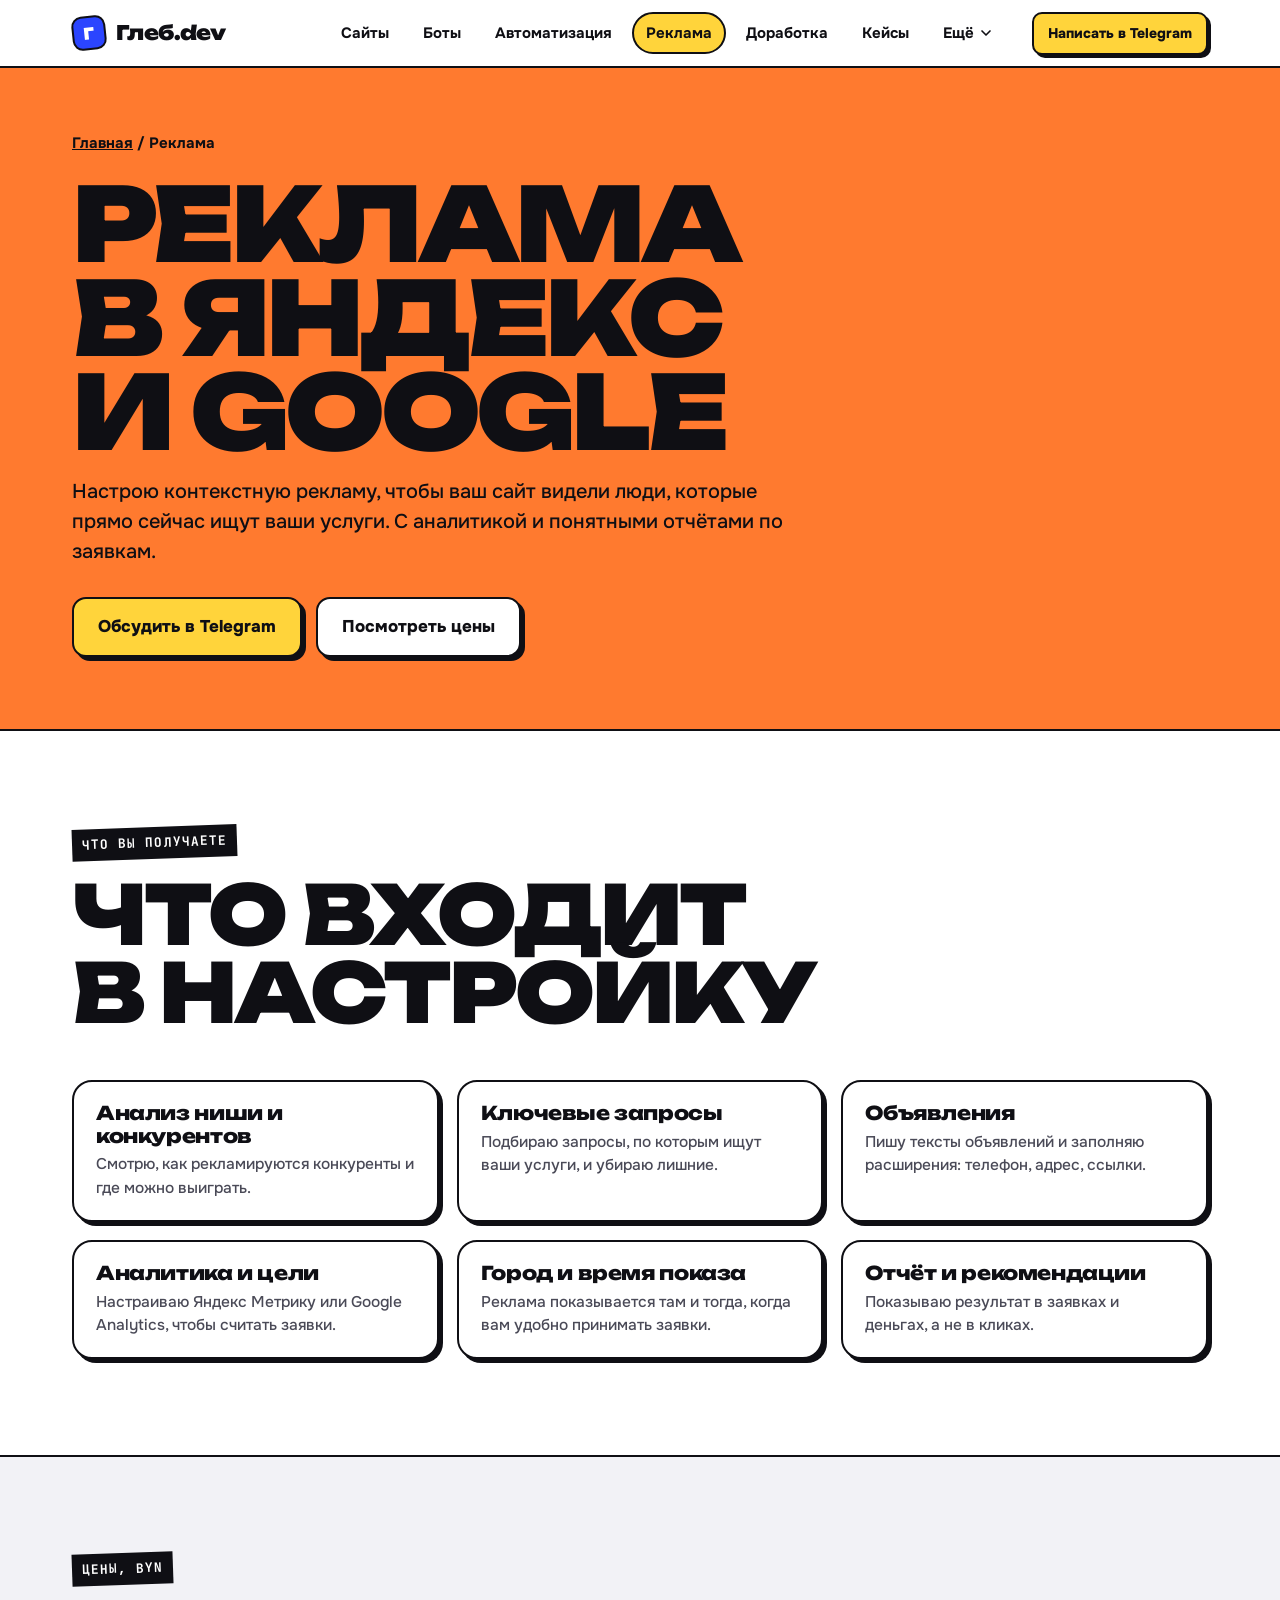
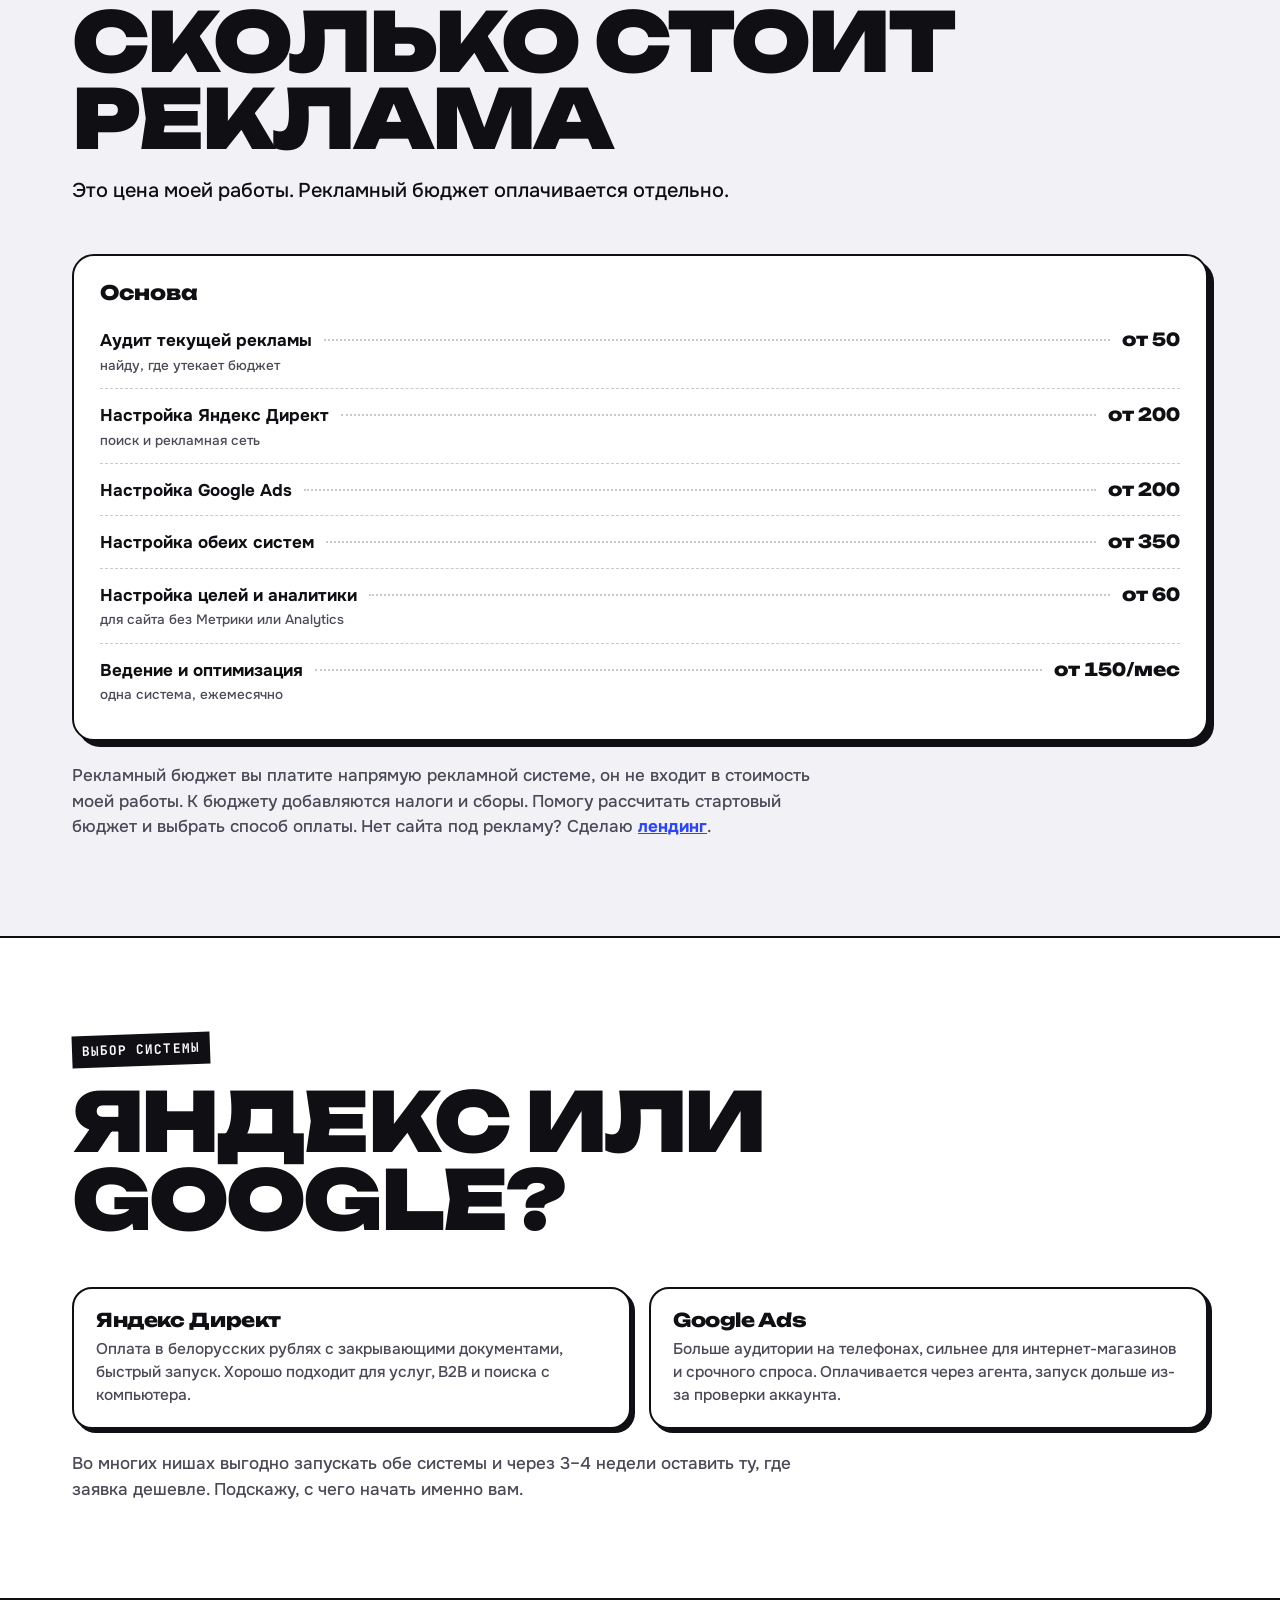
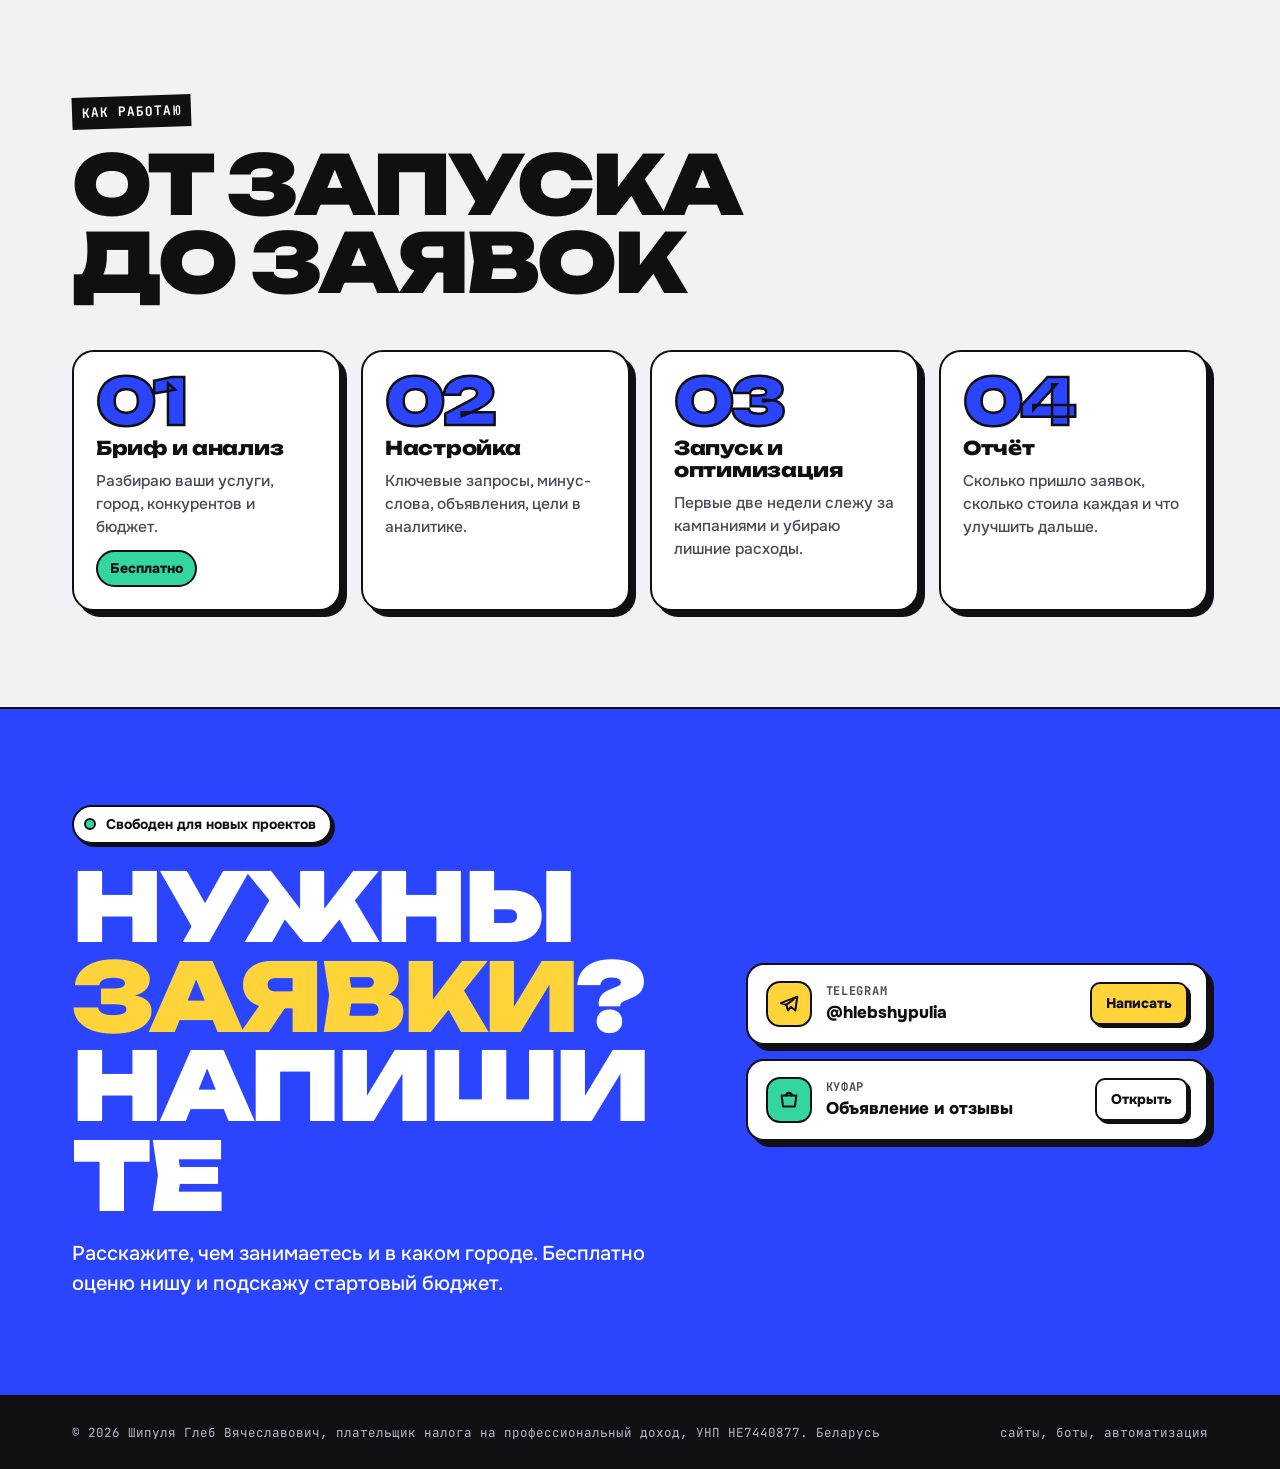
==== ads/index.html @ 6ea3c706 "Add Yandex Direct and Google Ads service New /ads/ page with what's included, prices, system compari" ====
<!doctype html>
<html lang="ru">
<head>
<meta charset="utf-8">
<meta name="viewport" content="width=device-width, initial-scale=1, viewport-fit=cover">
<title>Реклама в Яндекс и Google — Глеб.dev</title>
<meta name="description" content="Настройка и ведение контекстной рекламы в Яндекс Директ и Google Ads для бизнеса в Беларуси. Настройка от 200 BYN.">
<meta property="og:type" content="website">
<meta property="og:title" content="Реклама в Яндекс и Google — Глеб.dev">
<meta property="og:description" content="Контекстная реклама в Яндекс Директ и Google Ads: настройка, аналитика и отчёты.">
<meta property="og:locale" content="ru_RU">
<meta name="theme-color" content="#2B45FF">
<link rel="icon" href="data:image/svg+xml,%3Csvg xmlns='http://www.w3.org/2000/svg' viewBox='0 0 64 64'%3E%3Crect x='4' y='4' width='56' height='56' rx='14' fill='%232B45FF' stroke='%230F0F14' stroke-width='5'/%3E%3Ctext x='32' y='45' font-family='Arial,sans-serif' font-weight='900' font-size='34' text-anchor='middle' fill='%23fff'%3E%D0%93%3C/text%3E%3C/svg%3E">
<link rel="preconnect" href="https://fonts.googleapis.com">
<link rel="preconnect" href="https://fonts.gstatic.com" crossorigin>
<link rel="stylesheet" href="https://fonts.googleapis.com/css2?family=Unbounded:wght@600;800;900&family=Onest:wght@400;500;600;700;800&family=JetBrains+Mono:wght@500;700&display=swap">
<link rel="stylesheet" href="/css/site.css?v=6">
</head>
<body>
<header class="hdr">
  <div class="wrap">
    <a class="logo" href="/" aria-label="Глеб.dev, на главную"><i>Г</i>Глеб.dev</a>
    <nav class="nav" aria-label="Основное меню">
      <a href="/sites/">Сайты</a>
      <a href="/bots/">Боты</a>
      <a href="/automation/">Автоматизация</a>
      <a href="/ads/" aria-current="page">Реклама</a>
      <a href="/support/">Доработка</a>
      <a href="/projects/">Кейсы</a>
      <div class="more">
        <button class="more-btn" type="button" aria-expanded="false" aria-controls="moreMenu">Ещё<svg viewBox="0 0 24 24" aria-hidden="true"><path d="m6 9 6 6 6-6"/></svg></button>
        <div class="more-menu" id="moreMenu" role="menu" hidden>
          <a href="/#calc" role="menuitem">Калькулятор</a>
          <a href="/#process" role="menuitem">Как я работаю</a>
          <a href="/#faq" role="menuitem">Вопросы</a>
          <a href="/#contact" role="menuitem">Контакты</a>
        </div>
      </div>
    </nav>
    <a class="btn btn-y btn-sm hdr-cta" href="https://t.me/hlebshypulia" target="_blank" rel="noopener">Написать в Telegram</a>
    <button class="burger" type="button" aria-expanded="false" aria-controls="mnav" aria-label="Открыть меню"><span></span><span></span><span></span></button>
  </div>
  <nav class="mnav" id="mnav" aria-label="Меню" hidden>
    <p class="mnav-h">Услуги</p>
    <a href="/sites/">Сайты и лендинги</a>
    <a href="/bots/">Telegram-боты</a>
    <a href="/automation/">Автоматизация</a>
    <a href="/ads/" aria-current="page">Реклама в Яндекс и Google</a>
    <a href="/support/">Доработка и поддержка</a>
    <hr>
    <a href="/projects/">Кейсы</a>
    <a href="/#calc">Калькулятор</a>
    <a href="/#process">Как я работаю</a>
    <a href="/#faq">Вопросы</a>
    <a href="/#contact">Контакты</a>
    <a class="btn btn-y" href="https://t.me/hlebshypulia" target="_blank" rel="noopener">Написать в Telegram</a>
  </nav>
</header>

<main id="top">
  <section class="band b-orange page-hero">
    <div class="wrap">
      <p class="crumbs"><a href="/">Главная</a> / Реклама</p>
      <h1>Реклама в Яндекс и Google</h1>
      <p class="sub">Настрою контекстную рекламу, чтобы ваш сайт видели люди, которые прямо сейчас ищут ваши услуги. С аналитикой и понятными отчётами по заявкам.</p>
      <div class="hero-cta">
        <a class="btn btn-y" href="https://t.me/hlebshypulia" target="_blank" rel="noopener">Обсудить в Telegram</a>
        <a class="btn btn-w" href="#prices">Посмотреть цены</a>
      </div>
    </div>
  </section>
  <section class="band b-paper">
    <div class="wrap">
      <div class="head"><span class="kicker">Что вы получаете</span><h2 class="h2">Что входит в настройку</h2></div>
      <div class="feats">
        <div class="feat"><b>Анализ ниши и конкурентов</b><span>Смотрю, как рекламируются конкуренты и где можно выиграть.</span></div>
        <div class="feat"><b>Ключевые запросы</b><span>Подбираю запросы, по которым ищут ваши услуги, и убираю лишние.</span></div>
        <div class="feat"><b>Объявления</b><span>Пишу тексты объявлений и заполняю расширения: телефон, адрес, ссылки.</span></div>
        <div class="feat"><b>Аналитика и цели</b><span>Настраиваю Яндекс Метрику или Google Analytics, чтобы считать заявки.</span></div>
        <div class="feat"><b>Город и время показа</b><span>Реклама показывается там и тогда, когда вам удобно принимать заявки.</span></div>
        <div class="feat"><b>Отчёт и рекомендации</b><span>Показываю результат в заявках и деньгах, а не в кликах.</span></div>
      </div>
    </div>
  </section>
  <section class="band b-soft" id="prices">
    <div class="wrap">
      <div class="head"><span class="kicker">Цены, BYN</span><h2 class="h2">Сколько стоит реклама</h2><p class="sub">Это цена моей работы. Рекламный бюджет оплачивается отдельно.</p></div>
      <div class="plists">
      <div class="plist">
        <h3>Основа</h3>
        <ul>
          <li><span class="n">Аудит текущей рекламы<small>найду, где утекает бюджет</small></span><span class="lead" aria-hidden="true"></span><span class="p">от 50</span></li>
          <li><span class="n">Настройка Яндекс Директ<small>поиск и рекламная сеть</small></span><span class="lead" aria-hidden="true"></span><span class="p">от 200</span></li>
          <li><span class="n">Настройка Google Ads</span><span class="lead" aria-hidden="true"></span><span class="p">от 200</span></li>
          <li><span class="n">Настройка обеих систем</span><span class="lead" aria-hidden="true"></span><span class="p">от 350</span></li>
          <li><span class="n">Настройка целей и аналитики<small>для сайта без Метрики или Analytics</small></span><span class="lead" aria-hidden="true"></span><span class="p">от 60</span></li>
          <li><span class="n">Ведение и оптимизация<small>одна система, ежемесячно</small></span><span class="lead" aria-hidden="true"></span><span class="p">от 150/мес</span></li>
        </ul>
      </div>
      </div>
      <p class="pnote">Рекламный бюджет вы платите напрямую рекламной системе, он не входит в стоимость моей работы. К бюджету добавляются налоги и сборы. Помогу рассчитать стартовый бюджет и выбрать способ оплаты. Нет сайта под рекламу? Сделаю <a href="/sites/">лендинг</a>.</p>
    </div>
  </section>
  <section class="band b-paper">
    <div class="wrap">
      <div class="head"><span class="kicker">Выбор системы</span><h2 class="h2">Яндекс или Google?</h2></div>
      <div class="feats feats-2">
        <div class="feat"><b>Яндекс Директ</b><span>Оплата в белорусских рублях с закрывающими документами, быстрый запуск. Хорошо подходит для услуг, B2B и поиска с компьютера.</span></div>
        <div class="feat"><b>Google Ads</b><span>Больше аудитории на телефонах, сильнее для интернет-магазинов и срочного спроса. Оплачивается через агента, запуск дольше из-за проверки аккаунта.</span></div>
      </div>
      <p class="pnote">Во многих нишах выгодно запускать обе системы и через 3–4 недели оставить ту, где заявка дешевле. Подскажу, с чего начать именно вам.</p>
    </div>
  </section>
  <section class="band b-soft">
    <div class="wrap">
      <div class="head"><span class="kicker">Как работаю</span><h2 class="h2">От запуска до заявок</h2></div>
      <div class="steps">
        <div class="step"><span class="n">01</span><h3>Бриф и анализ</h3><p>Разбираю ваши услуги, город, конкурентов и бюджет.</p><span class="pay pay-0">Бесплатно</span></div>
        <div class="step"><span class="n">02</span><h3>Настройка</h3><p>Ключевые запросы, минус-слова, объявления, цели в аналитике.</p></div>
        <div class="step"><span class="n">03</span><h3>Запуск и оптимизация</h3><p>Первые две недели слежу за кампаниями и убираю лишние расходы.</p></div>
        <div class="step"><span class="n">04</span><h3>Отчёт</h3><p>Сколько пришло заявок, сколько стоила каждая и что улучшить дальше.</p></div>
      </div>
    </div>
  </section>
  <section class="band b-blue cta" id="contact">
    <div class="wrap">
      <div>
        <span class="status"><span class="dot"></span>Свободен для новых проектов</span>
        <h2 class="h2">Нужны <span class="y">заявки</span>? Напишите</h2>
        <p class="sub">Расскажите, чем занимаетесь и в каком городе. Бесплатно оценю нишу и подскажу стартовый бюджет.</p>
      </div>
      <div class="contacts">
        <div class="contact">
          <span class="ci"><svg viewBox="0 0 24 24" aria-hidden="true"><path d="M21 4 3 11l6 2 2 6 3-4 5 4z"/><path d="m9 13 8-6"/></svg></span>
          <span class="tx"><small>Telegram</small><b>@hlebshypulia</b></span>
          <a class="btn btn-y btn-sm" href="https://t.me/hlebshypulia" target="_blank" rel="noopener">Написать</a>
        </div>
        <div class="contact">
          <span class="ci"><svg viewBox="0 0 24 24" aria-hidden="true"><path d="M4 7h16l-1.5 12h-13z"/><path d="M9 7a3 3 0 0 1 6 0"/></svg></span>
          <span class="tx"><small>Куфар</small><b>Объявление и отзывы</b></span>
          <a class="btn btn-w btn-sm" href="https://www.kufar.by/item/1089806398" target="_blank" rel="noopener">Открыть</a>
        </div>
      </div>
    </div>
  </section>
</main>

<footer>
  <div class="wrap">
    <span>© 2026 Шипуля Глеб Вячеславович, плательщик налога на профессиональный доход, УНП HE7440877. Беларусь</span>
    <span>сайты, боты, автоматизация</span>
  </div>
</footer>
<script src="/js/site.js?v=6" defer></script>
</body>
</html>
---- css/site.css ----
/* Layout: bold poster-like bands, each section its own saturated color.
   Huge display type, black 2.5px outlines, hard offset shadows, rotated stickers, a running ticker.
   Deliberately single-look (bright, light) by choice: every color is set explicitly below. */
:root{
  color-scheme: light;
  --ink:#0F0F14;       /* outlines, text, black bands */
  --paper:#FFFFFF;
  --blue:#2B45FF;      /* electric blue: hero, primary */
  --yellow:#FFD43B;    /* sun yellow: calculator band, highlights */
  --pink:#FF5C9A;      /* hot pink: demo band */
  --mint:#33D69F;      /* mint: success, ticks */
  --orange:#FF7A2F;
  --soft:#F2F2F6;
  --muted:#4A4A57;

  --f-display:'Unbounded','Onest',system-ui,sans-serif;
  --f-body:'Onest',system-ui,-apple-system,'Segoe UI',sans-serif;
  --f-mono:'JetBrains Mono',ui-monospace,'SF Mono',Menlo,Consolas,monospace;
  --b:2.5px solid var(--ink);
  --sh:6px 6px 0 var(--ink);
  --wrap:1200px;
}
*{box-sizing:border-box}
html{scroll-behavior:smooth;scroll-padding-top:76px}
body{background:var(--paper);color:var(--ink);font-family:var(--f-body);font-size:17px;line-height:1.5;-webkit-font-smoothing:antialiased;overflow-x:hidden}
body::before{content:"";position:fixed;inset:0 0 auto;height:env(safe-area-inset-top,0px);z-index:60;background:var(--paper)}
a{color:inherit}
h1,h2,h3{margin:0;text-wrap:balance}
p{margin:0}
.wrap{max-width:var(--wrap);margin:0 auto;padding-left:max(16px,env(safe-area-inset-left,0px));padding-right:max(16px,env(safe-area-inset-right,0px))}
@media (min-width:700px){.wrap{padding-left:max(32px,env(safe-area-inset-left,0px));padding-right:max(32px,env(safe-area-inset-right,0px))}}
:focus-visible{outline:3px solid var(--ink);outline-offset:3px}

.band{border-bottom:var(--b)}
.band > .wrap{padding-block:96px}
@media (max-width:700px){.band > .wrap{padding-block:60px}}
.b-blue{background:var(--blue);color:var(--paper)}
.b-yellow{background:var(--yellow)}
.b-pink{background:var(--pink)}
.b-ink{background:var(--ink);color:var(--paper)}
.b-paper{background:var(--paper)}

.kicker{display:inline-block;font-family:var(--f-mono);font-weight:700;font-size:13px;letter-spacing:.08em;text-transform:uppercase;background:var(--ink);color:var(--paper);padding:6px 10px;transform:rotate(-2deg)}
.b-ink .kicker{background:var(--yellow);color:var(--ink)}
.h2{font-family:var(--f-display);font-weight:900;font-size:clamp(36px,6.4vw,84px);line-height:.95;letter-spacing:-.035em;text-transform:uppercase;margin-top:18px}
.sub{font-size:clamp(17px,1.6vw,20px);max-width:56ch;margin-top:18px;font-weight:500}
.head{margin-bottom:48px}

/* buttons */
.btn{display:inline-flex;align-items:center;justify-content:center;gap:10px;font-family:var(--f-body);font-weight:800;font-size:17px;padding:15px 24px;border:var(--b);border-radius:14px;text-decoration:none;cursor:pointer;box-shadow:4px 4px 0 var(--ink);transition:transform .12s,box-shadow .12s;white-space:nowrap;color:var(--ink)}
.btn:hover{transform:translate(-2px,-2px);box-shadow:6px 6px 0 var(--ink)}
.btn:active{transform:translate(3px,3px);box-shadow:1px 1px 0 var(--ink)}
.btn-y{background:var(--yellow)}
.btn-w{background:var(--paper)}
.btn-b{background:var(--blue);color:var(--paper)}
.btn-sm{padding:9px 14px;font-size:14px;border-radius:10px;box-shadow:3px 3px 0 var(--ink)}

/* header */
.hdr{position:sticky;top:env(safe-area-inset-top,0px);z-index:50;background:var(--paper);border-bottom:var(--b)}
.hdr .wrap{display:flex;align-items:center;gap:24px;height:66px}
.logo{font-family:var(--f-display);font-weight:900;font-size:20px;text-decoration:none;letter-spacing:-.03em;display:flex;align-items:center;gap:10px}
.logo i{font-style:normal;width:34px;height:34px;display:grid;place-items:center;background:var(--blue);color:var(--paper);border:var(--b);border-radius:10px;font-size:16px;transform:rotate(-6deg)}
.nav{display:flex;gap:6px;margin-left:auto}
.nav a{text-decoration:none;font-weight:700;font-size:15px;padding:8px 12px;border-radius:999px;border:2px solid transparent}
.nav a:hover{border-color:var(--ink);background:var(--yellow)}
.nav a[aria-current="page"],.nav a.is-active{border-color:var(--ink);background:var(--yellow)}
.burger{display:none;margin-left:auto;width:46px;height:46px;border:var(--b);border-radius:12px;background:var(--paper);box-shadow:3px 3px 0 var(--ink);cursor:pointer;flex-direction:column;align-items:center;justify-content:center;gap:5px;padding:0}
.burger span{display:block;width:20px;height:2.5px;background:var(--ink);border-radius:2px;transition:transform .2s,opacity .2s}
.burger[aria-expanded="true"] span:nth-child(1){transform:translateY(7.5px) rotate(45deg)}
.burger[aria-expanded="true"] span:nth-child(2){opacity:0}
.burger[aria-expanded="true"] span:nth-child(3){transform:translateY(-7.5px) rotate(-45deg)}
.mnav{display:flex;flex-direction:column;gap:4px;border-top:var(--b);background:var(--paper);padding:12px max(16px,env(safe-area-inset-right,0px)) 18px max(16px,env(safe-area-inset-left,0px));max-height:calc(100vh - 70px);overflow-y:auto}
.mnav a:not(.btn){text-decoration:none;font-weight:800;font-size:20px;padding:13px 14px;border-radius:14px;border:2px solid transparent}
.mnav a:not(.btn):hover,.mnav a[aria-current="page"],.mnav a.is-active{border-color:var(--ink);background:var(--yellow)}
.mnav .btn{margin-top:10px}
@media (min-width:1181px){.mnav{display:none!important}}
@media (max-width:1180px){.nav{display:none}.hdr-cta{margin-left:auto}.burger{display:flex;margin-left:12px}}
@media (max-width:520px){.hdr-cta{display:none}.burger{margin-left:auto}}

/* hero */
.hero .wrap{display:grid;grid-template-columns:minmax(0,1.25fr) minmax(0,.75fr);gap:40px;align-items:center;padding-block:72px 84px}
@media (max-width:980px){.hero .wrap{grid-template-columns:minmax(0,1fr);padding-block:44px 56px}}
.status{display:inline-flex;align-items:center;gap:10px;background:var(--paper);color:var(--ink);border:var(--b);border-radius:999px;padding:7px 14px 7px 10px;font-weight:700;font-size:14px;box-shadow:3px 3px 0 var(--ink)}
.dot{width:12px;height:12px;border-radius:50%;background:var(--mint);border:2px solid var(--ink);animation:blink 1.6s infinite}
@keyframes blink{50%{background:var(--paper)}}
.hero h1{font-family:var(--f-display);font-weight:900;font-size:clamp(40px,7.2vw,96px);line-height:.92;letter-spacing:-.045em;text-transform:uppercase;margin-top:26px}
.hero h1 .y{color:var(--yellow)}
.hero h1 .box{display:inline-block;background:var(--paper);color:var(--blue);padding:0 .12em;border:var(--b);border-radius:.14em;transform:rotate(-2deg);box-shadow:5px 5px 0 var(--ink)}
.hero .sub{color:var(--paper);opacity:.95}
.hero .sub b{background:var(--ink);padding:0 6px;font-weight:700}
.hero-cta{display:flex;flex-wrap:wrap;gap:14px;margin-top:30px}

.hero-side{position:relative;min-width:0}
.sticker{position:absolute;z-index:3;font-family:var(--f-display);font-weight:900;text-transform:uppercase;border:var(--b);box-shadow:4px 4px 0 var(--ink);display:grid;place-items:center;text-align:center;line-height:1}
.st-price{bottom:-44px;right:-10px;width:128px;height:128px;border-radius:50%;background:var(--yellow);color:var(--ink);transform:rotate(12deg);font-size:15px}
.st-price b{display:block;font-size:34px;letter-spacing:-.04em}
.st-check{top:-20px;left:-12px;background:var(--mint);color:var(--ink);padding:10px 14px;border-radius:12px;font-size:13px;transform:rotate(-5deg)}
@media (max-width:980px){.st-price{right:4px;bottom:-36px;width:104px;height:104px}.st-price b{font-size:28px}.st-check{left:6px}.hero .wrap{padding-bottom:84px}}
.term{background:var(--ink);color:var(--paper);border:var(--b);border-radius:20px;box-shadow:8px 8px 0 var(--ink);overflow:hidden;transform:rotate(1.5deg)}
.term-bar{display:flex;align-items:center;gap:8px;padding:12px 14px;border-bottom:2px solid #2C2C36}
.term-bar i{width:12px;height:12px;border-radius:50%;border:2px solid var(--paper)}
.term-bar i:nth-child(1){background:var(--pink)}.term-bar i:nth-child(2){background:var(--yellow)}.term-bar i:nth-child(3){background:var(--mint)}
.term-bar .btn{margin-left:auto;box-shadow:none;border-width:2px;font-size:13px;padding:6px 12px}
.term-body{font-family:var(--f-mono);font-size:13.5px;line-height:1.85;padding:16px 18px 20px;min-height:290px;overflow-x:auto}
.term-line{display:flex;gap:10px;white-space:nowrap}
.term-line .k{color:#8D8DA0}
.term-line .v{margin-left:auto;padding-left:16px;color:var(--mint);font-weight:700}
.term-line.cmd{color:var(--yellow)}
.term-line.cmd .k{color:var(--pink)}
.term-line.done{color:var(--yellow);font-weight:700;margin-top:6px}
.term-line.in{animation:lineIn .25s ease-out}
@keyframes lineIn{from{opacity:.2;transform:translateX(-8px)}to{opacity:1;transform:none}}
.caret{display:inline-block;width:9px;height:17px;background:var(--yellow);vertical-align:-3px;animation:car 1s steps(1) infinite}
@keyframes car{50%{opacity:0}}

/* ticker */
.ticker{background:var(--ink);color:var(--yellow);border-bottom:var(--b);overflow:hidden;white-space:nowrap}
.ticker-in{display:inline-flex;gap:0;animation:tick 32s linear infinite;padding-block:16px}
.ticker span{font-family:var(--f-display);font-weight:800;font-size:22px;text-transform:uppercase;letter-spacing:-.01em;padding:0 22px}
.ticker span::after{content:"✦";color:var(--pink);margin-left:44px}
@keyframes tick{to{transform:translateX(-50%)}}

/* services */
.svc{display:grid;grid-template-columns:repeat(4,minmax(0,1fr));gap:20px}

@media (max-width:560px){.svc{grid-template-columns:minmax(0,1fr)}}
.card{border:var(--b);border-radius:22px;box-shadow:var(--sh);padding:24px;display:flex;flex-direction:column;gap:14px;transition:transform .15s,box-shadow .15s}
.card:hover{transform:translate(-3px,-3px);box-shadow:9px 9px 0 var(--ink)}
.c1{background:var(--yellow)}.c2{background:var(--pink)}.c3{background:var(--mint)}.c4{background:var(--blue);color:var(--paper)}
.card-ic{width:56px;height:56px;border:var(--b);border-radius:16px;background:var(--paper);display:grid;place-items:center;transform:rotate(-4deg)}
.card-ic svg{width:28px;height:28px;stroke:var(--ink);fill:none;stroke-width:2.2;stroke-linecap:round;stroke-linejoin:round}
.card h3{font-family:var(--f-display);font-weight:800;font-size:clamp(18px,1.7vw,22px);line-height:1.15;letter-spacing:-.02em;hyphens:auto;-webkit-hyphens:auto;overflow-wrap:break-word}
.card p{font-size:15.5px;font-weight:500;flex:1}
.card .pr{display:flex;align-items:baseline;justify-content:space-between;border-top:2px solid currentColor;padding-top:12px;font-weight:700;font-size:15px}
.card .pr b{font-family:var(--f-display);font-weight:900;font-size:28px;letter-spacing:-.04em}

/* calculator */
.calc{display:grid;grid-template-columns:minmax(0,1fr) 390px;gap:28px;align-items:start}
@media (max-width:1000px){.calc{grid-template-columns:minmax(0,1fr)}}
.panel{background:var(--paper);border:var(--b);border-radius:24px;box-shadow:var(--sh);padding:28px;display:flex;flex-direction:column;gap:28px;min-width:0}
@media (max-width:560px){.panel{padding:20px 16px}}
.step-h{font-family:var(--f-display);font-weight:800;font-size:18px;text-transform:uppercase;letter-spacing:-.01em;margin-bottom:14px;display:flex;align-items:center;gap:10px;padding:0}
.step-h span{width:32px;height:32px;border-radius:50%;background:var(--blue);color:var(--paper);border:2px solid var(--ink);display:grid;place-items:center;font-size:14px}
.plats{display:grid;grid-template-columns:repeat(3,minmax(0,1fr));gap:12px}
@media (max-width:620px){.plats{grid-template-columns:repeat(2,minmax(0,1fr))}}
.opt{position:relative}
.opt input{position:absolute;opacity:0;pointer-events:none}
.opt label{display:flex;flex-direction:column;gap:2px;height:100%;padding:14px 16px;border:var(--b);border-radius:16px;background:var(--paper);cursor:pointer;transition:transform .1s,box-shadow .1s,background .1s}
.opt label:hover{background:var(--soft)}
.opt .nm{font-weight:800;font-size:16.5px}
.opt .sub2{font-size:13px;color:var(--muted);font-weight:500}
.opt .pr{font-family:var(--f-mono);font-weight:700;font-size:13px;margin-top:8px}
.opt input:checked + label{background:var(--yellow);box-shadow:4px 4px 0 var(--ink);transform:translate(-2px,-2px)}
.opt input:focus-visible + label{outline:3px solid var(--blue);outline-offset:3px}
.included{display:flex;flex-wrap:wrap;gap:8px}
.included span{font-size:14px;font-weight:600;padding:7px 12px;border:2px solid var(--ink);border-radius:999px;background:var(--soft)}
.included span::before{content:"✓ ";color:var(--ink);font-weight:900}
.mods-list{display:grid;grid-template-columns:repeat(2,minmax(0,1fr));gap:10px}
@media (max-width:620px){.mods-list{grid-template-columns:minmax(0,1fr)}}
.chk label{flex-direction:row;align-items:center;gap:12px;padding:12px 14px;border-width:2px;border-radius:14px}
.chk .box{flex-shrink:0;width:22px;height:22px;border:2.5px solid var(--ink);border-radius:7px;display:grid;place-items:center;background:var(--paper)}
.chk .box svg{width:14px;height:14px;stroke:var(--ink);stroke-width:3.5;fill:none;opacity:0}
.chk .nm{font-size:15px;font-weight:600;flex:1;min-width:0}
.chk .pr{margin:0;white-space:nowrap}
.chk input:checked + label{background:var(--mint);box-shadow:3px 3px 0 var(--ink)}
.chk input:checked + label .box svg{opacity:1}

.est{position:sticky;top:calc(88px + env(safe-area-inset-top,0px));background:var(--ink);color:var(--paper);border:var(--b);border-radius:24px;box-shadow:8px 8px 0 var(--blue);padding:26px;display:flex;flex-direction:column;gap:16px}
@media (max-width:1000px){.est{position:static}}
.est-t{font-family:var(--f-mono);font-size:13px;font-weight:700;letter-spacing:.08em;text-transform:uppercase;color:var(--yellow)}
.est-sum{font-family:var(--f-display);font-weight:900;font-size:64px;line-height:.95;letter-spacing:-.05em;font-variant-numeric:tabular-nums;white-space:nowrap}
.est-sum small{font-family:var(--f-body);font-size:20px;font-weight:700;letter-spacing:0;margin-right:6px;color:#B9B9C8}
.est-sum em{font-style:normal;font-size:22px;color:var(--yellow);letter-spacing:-.02em;margin-left:6px}
.est-days{display:inline-flex;align-self:flex-start;background:var(--pink);color:var(--ink);font-weight:800;font-size:14px;padding:6px 12px;border-radius:999px;border:2px solid var(--paper)}
.est-list{list-style:none;margin:0;padding:14px 0 0;border-top:2px dashed #3A3A48;display:flex;flex-direction:column;gap:8px;font-size:15px}
.est-list li{display:flex;justify-content:space-between;gap:12px}
.est-list li span:first-child{min-width:0}
.est-list li span:last-child{font-family:var(--f-mono);font-weight:700;white-space:nowrap;font-variant-numeric:tabular-nums;color:var(--mint)}
.est-note{font-size:13.5px;color:#B9B9C8;line-height:1.5}
.est .btn{width:100%}
.est .btn-w{box-shadow:4px 4px 0 var(--yellow)}
.copied{font-family:var(--f-mono);font-size:13px;color:var(--mint);min-height:18px;text-align:center;font-weight:700}

/* demo */
.demo{display:grid;grid-template-columns:minmax(0,1fr) minmax(0,1fr);gap:56px;align-items:center}
@media (max-width:900px){.demo{grid-template-columns:minmax(0,1fr);gap:36px}}
.points{display:flex;flex-direction:column;gap:12px;margin-top:30px}
.point{display:flex;gap:14px;align-items:flex-start;background:var(--paper);border:var(--b);border-radius:16px;padding:14px 16px;box-shadow:4px 4px 0 var(--ink);font-weight:500;font-size:16px}
.point b{font-weight:800}
.point svg{flex-shrink:0;width:24px;height:24px;stroke:var(--ink);fill:none;stroke-width:2.2;stroke-linecap:round;stroke-linejoin:round}
.chat{position:relative;background:var(--paper);border:var(--b);border-radius:28px;box-shadow:10px 10px 0 var(--ink);overflow:hidden;max-width:440px;width:100%;justify-self:center}
.chat-top{display:flex;align-items:center;gap:12px;padding:14px 16px;border-bottom:var(--b);background:var(--yellow)}
.chat-av{width:42px;height:42px;border-radius:50%;background:var(--ink);color:var(--yellow);display:grid;place-items:center;font-family:var(--f-display);font-weight:900;font-size:16px}
.chat-top .nm{font-weight:800;font-size:16px}
.chat-top .st{font-size:13px;font-weight:600}
.chat-top .st::before{content:"● ";color:#11A86F}
.chat-top .btn{margin-left:auto}
.chat-log{height:370px;overflow-y:auto;padding:16px;display:flex;flex-direction:column;gap:10px;background:var(--soft)}
.msg{max-width:84%;padding:10px 14px;border-radius:18px;font-size:15.5px;line-height:1.4;white-space:pre-line;border:2px solid var(--ink);animation:msgIn .2s ease-out}
@keyframes msgIn{from{opacity:.2;transform:translateY(8px) scale(.98)}to{opacity:1;transform:none}}
.msg.bot{background:var(--paper);border-top-left-radius:5px;align-self:flex-start;font-weight:500}
.msg.me{background:var(--blue);color:var(--paper);border-top-right-radius:5px;align-self:flex-end;font-weight:700}
.typing{align-self:flex-start;display:flex;gap:5px;padding:13px 14px;background:var(--paper);border-radius:18px;border:2px solid var(--ink)}
.typing i{width:7px;height:7px;border-radius:50%;background:var(--ink);animation:dt 1s infinite}
.typing i:nth-child(2){animation-delay:.15s}.typing i:nth-child(3){animation-delay:.3s}
@keyframes dt{0%,60%,100%{opacity:.25}30%{opacity:1}}
.chat-kb{display:grid;grid-template-columns:repeat(auto-fit,minmax(104px,1fr));gap:8px;padding:12px 14px 16px;border-top:var(--b);min-height:72px;background:var(--paper)}
.chat-kb button{font-family:var(--f-body);font-weight:800;font-size:14.5px;color:var(--ink);background:var(--paper);border:2.5px solid var(--ink);border-radius:12px;padding:10px 6px;cursor:pointer;box-shadow:3px 3px 0 var(--ink);transition:transform .1s,box-shadow .1s,background .1s}
.chat-kb button:hover{background:var(--yellow)}
.chat-kb button:active{transform:translate(2px,2px);box-shadow:1px 1px 0 var(--ink)}
.notif{position:absolute;left:14px;right:14px;top:80px;background:var(--mint);border:var(--b);border-radius:16px;padding:12px 14px;font-weight:700;font-size:14.5px;box-shadow:5px 5px 0 var(--ink);z-index:3;animation:msgIn .25s ease-out}
.notif small{display:block;font-family:var(--f-mono);font-size:11.5px;letter-spacing:.06em;text-transform:uppercase}

/* process */
.steps{display:grid;grid-template-columns:repeat(4,minmax(0,1fr));gap:20px}
@media (max-width:980px){.steps{grid-template-columns:repeat(2,minmax(0,1fr))}}
@media (max-width:540px){.steps{grid-template-columns:minmax(0,1fr)}}
.step{border:var(--b);border-radius:22px;padding:22px;background:var(--paper);box-shadow:var(--sh);display:flex;flex-direction:column;gap:10px}
.step .n{font-family:var(--f-display);font-weight:900;font-size:64px;line-height:.85;letter-spacing:-.06em;color:var(--blue);-webkit-text-stroke:2.5px var(--ink)}
.step h3{font-family:var(--f-display);font-weight:800;font-size:19px;line-height:1.15;letter-spacing:-.015em}
.step p{font-size:15.5px;color:var(--muted);font-weight:500}
.step .pay{margin-top:auto;align-self:flex-start;font-weight:800;font-size:14px;padding:6px 12px;border:2px solid var(--ink);border-radius:999px}
.pay-0{background:var(--mint)}.pay-50{background:var(--yellow)}

/* works */
.works{display:grid;grid-template-columns:repeat(3,minmax(0,1fr));gap:24px}
@media (max-width:980px){.works{grid-template-columns:minmax(0,1fr)}}
.work{background:var(--paper);color:var(--ink);border:var(--b);border-radius:22px;overflow:hidden;box-shadow:8px 8px 0 var(--yellow);display:flex;flex-direction:column}
.work:nth-child(2){box-shadow:8px 8px 0 var(--pink)}
.work:nth-child(3){box-shadow:8px 8px 0 var(--mint)}
.shot{aspect-ratio:16/10;max-width:100%;position:relative;overflow:hidden;border-bottom:var(--b)}
.wb{padding:18px 20px 22px;display:flex;flex-direction:column;gap:8px}
.wb .meta{display:flex;justify-content:space-between;gap:10px;font-family:var(--f-mono);font-size:12.5px;font-weight:700;text-transform:uppercase;letter-spacing:.05em;color:var(--muted)}
.wb h3{font-family:var(--f-display);font-weight:800;font-size:20px;letter-spacing:-.02em}
.wb p{font-size:15px;color:var(--muted);font-weight:500}
.case{display:grid;grid-template-columns:minmax(0,1fr) minmax(0,1fr);gap:40px;align-items:center;background:var(--paper);color:var(--ink);border:var(--b);border-radius:26px;box-shadow:10px 10px 0 var(--blue);padding:40px;margin-bottom:56px}
@media (max-width:900px){.case{grid-template-columns:minmax(0,1fr);padding:26px 20px;gap:28px}}
.case-tag{display:inline-block;font-weight:800;font-size:14px;background:var(--mint);border:2px solid var(--ink);border-radius:999px;padding:5px 12px}
.case h3{font-family:var(--f-display);font-weight:900;font-size:clamp(34px,4.4vw,56px);line-height:1;letter-spacing:-.04em;margin-top:16px}
.case .where{font-weight:700;color:var(--muted);margin-top:8px}
.case p.desc{font-size:17px;font-weight:500;margin-top:16px;max-width:46ch}
.case ul{list-style:none;margin:20px 0 0;padding:0;display:flex;flex-wrap:wrap;gap:8px}
.case li{font-size:14.5px;font-weight:700;padding:7px 12px;border:2px solid var(--ink);border-radius:999px;background:var(--soft)}
.case .btn{margin-top:26px}
.phones{display:flex;justify-content:center;align-items:flex-start;gap:18px}
.phone{width:min(46%,250px);aspect-ratio:800/1300;border:var(--b);border-radius:30px;background:var(--ink);padding:8px;box-shadow:6px 6px 0 var(--ink);overflow:hidden}
.phone:nth-child(2){margin-top:44px;transform:rotate(3deg)}
.phone:nth-child(1){transform:rotate(-2deg)}
.phone img{display:block;width:100%;height:100%;object-fit:cover;object-position:top;border-radius:22px}
.case-rev{align-items:start;grid-template-columns:minmax(0,1.15fr) minmax(0,.85fr);box-shadow:10px 10px 0 var(--pink)}
.case-rev .case-media{order:-1}
@media (max-width:900px){.case-rev{grid-template-columns:minmax(0,1fr)}.case-rev .case-media{order:0}}
.case-rev .case-tag{background:var(--yellow)}
.result{display:flex;align-items:center;flex-wrap:wrap;gap:10px 16px;margin-top:20px;padding:16px 18px;border:var(--b);border-radius:18px;background:var(--yellow);box-shadow:4px 4px 0 var(--ink)}
.result .was{font-family:var(--f-display);font-weight:800;font-size:clamp(22px,2.4vw,30px);letter-spacing:-.03em;text-decoration:line-through;text-decoration-thickness:3px;text-decoration-color:var(--pink);opacity:.75}
.result .arr{font-family:var(--f-display);font-weight:900;font-size:24px}
.result .now{font-family:var(--f-display);font-weight:900;font-size:clamp(28px,3.2vw,40px);letter-spacing:-.04em;color:var(--blue)}
.result small{flex-basis:100%;font-weight:700;font-size:14.5px}
.appshot{border:var(--b);border-radius:16px;overflow:hidden;box-shadow:6px 6px 0 var(--ink);transform:rotate(-1.2deg);background:#0d0f1a}
.appshot img{display:block;width:100%;height:auto}
.demo-tag{position:absolute;top:12px;right:12px;font-family:var(--f-mono);font-weight:700;font-size:11px;letter-spacing:.08em;padding:4px 8px;background:var(--yellow);color:var(--ink);border:2px solid var(--ink);border-radius:6px;transform:rotate(4deg)}
.m-cafe{background:#F6F1E9;color:#2B1D14;padding:6% 7%;height:100%;display:flex;flex-direction:column;gap:8%}
.m-cafe .n{display:flex;justify-content:space-between;font-size:11px;font-weight:800;font-family:var(--f-display)}
.m-cafe .n span{font-family:var(--f-body);font-weight:500;color:#8A7362;font-size:10px;display:flex;gap:10px}
.m-cafe .h{display:flex;gap:6%;align-items:center;flex:1}
.m-cafe .h div:first-child{flex:1;font-family:var(--f-display);font-weight:800;font-size:clamp(14px,1.8vw,19px);line-height:1.05}
.m-cafe .h div:first-child i{display:block;margin-top:10px;width:58%;height:16px;border-radius:5px;background:#C2410C}
.m-cafe .img{width:40%;aspect-ratio:1;border-radius:12px;background:radial-gradient(circle at 60% 48%,#F5D7B5 0 16%,#6B3E26 17% 34%,transparent 35%),linear-gradient(135deg,#D97706,#9A3412)}
.m-nail{background:linear-gradient(160deg,#1C1424,#2A1730);height:100%;display:flex;align-items:center;justify-content:center;gap:6%;padding:6%}
.m-nail .ph{width:34%;height:92%;background:#FBEFF4;border-radius:16px;padding:7% 8%;display:flex;flex-direction:column;gap:7%}
.m-nail .ph b{font-family:var(--f-display);font-size:10px;color:#3A1D2E}
.m-nail .ph i{display:block;height:12%;border-radius:6px;background:#F2C4D6}
.m-nail .ph i:nth-of-type(2){background:#E9A8C2;width:70%}
.m-nail .ph i:nth-of-type(3){background:#3A1D2E;margin-top:auto;height:10%}
.m-nail .txt{color:#FBEFF4;font-family:var(--f-display);font-weight:800;font-size:clamp(13px,1.6vw,17px);line-height:1.15;max-width:45%}
.m-nail .txt small{display:block;font-family:var(--f-mono);font-weight:500;font-size:10px;color:#E9A8C2;margin-top:8px}
.m-bot{background:var(--soft);height:100%;padding:6% 8%;display:flex;flex-direction:column;gap:6px;justify-content:center}
.m-bot .b,.m-bot .u{font-size:11.5px;padding:7px 10px;border-radius:10px;max-width:72%;border:1.5px solid var(--ink)}
.m-bot .b{background:var(--paper);align-self:flex-start;font-weight:500}
.m-bot .u{background:var(--blue);color:var(--paper);align-self:flex-end;font-weight:700}

/* faq */
.faq{display:grid;grid-template-columns:minmax(0,.85fr) minmax(0,1.15fr);gap:48px;align-items:start}
@media (max-width:900px){.faq{grid-template-columns:minmax(0,1fr);gap:24px}}
.qs{display:flex;flex-direction:column;gap:12px}
details{border:var(--b);border-radius:18px;background:var(--paper);box-shadow:4px 4px 0 var(--ink);overflow:hidden}
details[open]{background:var(--yellow)}
summary{list-style:none;cursor:pointer;padding:18px 20px;display:flex;justify-content:space-between;align-items:center;gap:16px;font-weight:800;font-size:17.5px}
summary::-webkit-details-marker{display:none}
summary::after{content:"+";flex-shrink:0;width:30px;height:30px;border-radius:50%;border:2px solid var(--ink);display:grid;place-items:center;font-family:var(--f-display);font-weight:900;font-size:18px;background:var(--paper);transition:transform .2s}
details[open] summary::after{transform:rotate(45deg)}
details p{padding:0 20px 20px;font-weight:500;max-width:62ch}

/* contact */
.cta .wrap{display:grid;grid-template-columns:minmax(0,1.15fr) minmax(0,.85fr);gap:48px;align-items:center}
@media (max-width:900px){.cta .wrap{grid-template-columns:minmax(0,1fr)}}
.cta .h2{font-size:clamp(40px,7.4vw,100px)}
.cta .h2 .y{color:var(--yellow)}
.cta .sub{color:var(--paper)}
.contacts{display:flex;flex-direction:column;gap:14px}
.contact{display:flex;align-items:center;gap:14px;background:var(--paper);color:var(--ink);border:var(--b);border-radius:18px;padding:16px 18px;box-shadow:6px 6px 0 var(--ink)}
.contact .ci{width:46px;height:46px;border-radius:14px;border:var(--b);display:grid;place-items:center;flex-shrink:0;background:var(--yellow)}
.contact:nth-child(2) .ci{background:var(--mint)}
.contact .ci svg{width:22px;height:22px;stroke:var(--ink);fill:none;stroke-width:2.2;stroke-linecap:round;stroke-linejoin:round}
.contact .tx{flex:1;min-width:0}
.contact .tx small{display:block;font-family:var(--f-mono);font-size:12px;font-weight:700;text-transform:uppercase;letter-spacing:.06em;color:var(--muted)}
.contact .tx b{font-weight:800;font-size:17px;overflow-wrap:anywhere;user-select:all}

footer{background:var(--ink);color:#B9B9C8}
footer .wrap{display:flex;flex-wrap:wrap;justify-content:space-between;gap:12px;padding-block:26px;font-family:var(--f-mono);font-size:12.5px;line-height:1.6}

@media (prefers-reduced-motion:reduce){html{scroll-behavior:auto}*,*::before,*::after{animation:none!important;transition:none!important}}

[hidden]{display:none!important}img{max-width:100%}body{margin:0}

/* ---------- shared: mini project cards on home ---------- */
.minis{display:grid;grid-template-columns:repeat(2,minmax(0,1fr));gap:28px}
@media (max-width:900px){.minis{grid-template-columns:minmax(0,1fr)}}
.mini{background:var(--paper);color:var(--ink);border:var(--b);border-radius:24px;overflow:hidden;display:flex;flex-direction:column;box-shadow:8px 8px 0 var(--blue);text-decoration:none;transition:transform .15s,box-shadow .15s}
.mini:nth-child(2){box-shadow:8px 8px 0 var(--pink)}
.mini:hover{transform:translate(-3px,-3px);box-shadow:11px 11px 0 var(--blue)}
.mini:nth-child(2):hover{box-shadow:11px 11px 0 var(--pink)}
.mini-media{height:290px;display:flex;align-items:flex-end;justify-content:center;gap:16px;overflow:hidden;border-bottom:var(--b);background:var(--soft);padding:26px 24px 0}
.mini-media .phone{width:150px;flex-shrink:0;border-bottom-left-radius:0;border-bottom-right-radius:0;box-shadow:none}
.mini-media .phone:nth-child(2){margin-top:0;transform:none}
.mini-media .phone:nth-child(1){transform:none}
.mini-media .appshot{width:100%;max-width:470px;transform:none;box-shadow:none;border-bottom:0;border-bottom-left-radius:0;border-bottom-right-radius:0}
.mini-app{align-items:flex-start}
.mini-app .appshot{border-bottom:var(--b);border-radius:16px;box-shadow:5px 5px 0 var(--ink)}
.mini-body{padding:22px 24px 26px;display:flex;flex-direction:column;gap:10px;flex:1}
.mini-body h3{font-family:var(--f-display);font-weight:900;font-size:clamp(26px,2.8vw,34px);line-height:1.05;letter-spacing:-.035em}
.mini-body p{font-weight:500;color:var(--muted)}
.mini-body .result{margin-top:4px;padding:10px 14px;box-shadow:3px 3px 0 var(--ink)}
.mini-body .result .was{font-size:20px}.mini-body .result .now{font-size:26px}.mini-body .result .arr{font-size:18px}
.mini-more{margin-top:auto;padding-top:8px;font-weight:800;text-decoration:underline;text-decoration-thickness:2px;text-underline-offset:4px}
.all-projects{display:flex;justify-content:center;margin-top:44px}

/* ---------- projects page ---------- */
.page-hero .wrap{padding-block:64px 72px}
.page-hero h1{font-family:var(--f-display);font-weight:900;font-size:clamp(46px,8vw,104px);line-height:.92;letter-spacing:-.045em;text-transform:uppercase;margin-top:22px}
.page-hero .sub{color:var(--paper)}
.crumbs{font-weight:700;font-size:15px}
.crumbs a{color:var(--paper)}
.case{scroll-margin-top:96px}
.demo-note{margin-top:18px;font-weight:500;color:#D6D6E0;font-size:15px}

/* ---------- header v3: service pages + "Ещё" ---------- */
.nav{align-items:center}
.more{position:relative}
.more-btn{display:inline-flex;align-items:center;gap:4px;font-family:var(--f-body);font-weight:700;font-size:15px;color:var(--ink);background:none;padding:8px 12px;border-radius:999px;border:2px solid transparent;cursor:pointer}
.more-btn svg{width:16px;height:16px;fill:none;stroke:currentColor;stroke-width:2.5;stroke-linecap:round;stroke-linejoin:round;transition:transform .2s}
.more-btn:hover,.more-btn[aria-expanded="true"]{border-color:var(--ink);background:var(--yellow)}
.more-btn[aria-expanded="true"] svg{transform:rotate(180deg)}
.more-menu{position:absolute;right:0;top:calc(100% + 10px);min-width:220px;background:var(--paper);border:var(--b);border-radius:16px;box-shadow:5px 5px 0 var(--ink);padding:8px;display:flex;flex-direction:column;z-index:60}
.more-menu a{text-decoration:none;font-weight:700;font-size:15px;padding:10px 12px;border-radius:10px}
.more-menu a:hover,.more-menu a:focus-visible{background:var(--yellow)}
.mnav-h{margin:4px 14px 2px;font-family:var(--f-mono);font-size:12px;font-weight:700;letter-spacing:.08em;text-transform:uppercase;color:var(--muted)}
.mnav hr{border:0;border-top:2px dashed var(--ink);margin:8px 6px;opacity:.35}
.mnav a:not(.btn){font-size:19px;padding:11px 14px}

/* ---------- service pages ---------- */
.b-soft{background:var(--soft)}
.b-mint{background:var(--mint)}
.page-hero.b-yellow,.page-hero.b-mint,.page-hero.b-pink{color:var(--ink)}
.page-hero.b-yellow .sub,.page-hero.b-mint .sub,.page-hero.b-pink .sub{color:var(--ink)}
.page-hero .hero-cta{margin-top:30px}
.crumbs a{color:inherit}
.feats{display:grid;grid-template-columns:repeat(3,minmax(0,1fr));gap:18px}
@media (max-width:900px){.feats{grid-template-columns:repeat(2,minmax(0,1fr))}}
@media (max-width:560px){.feats{grid-template-columns:minmax(0,1fr)}}
.feat{border:var(--b);border-radius:20px;background:var(--paper);padding:20px 22px;display:flex;flex-direction:column;gap:6px;box-shadow:4px 4px 0 var(--ink)}
.feat b{font-family:var(--f-display);font-weight:800;font-size:19px;letter-spacing:-.02em;line-height:1.2}
.feat span{color:var(--muted);font-weight:500;font-size:15.5px}
.plists{display:grid;grid-template-columns:minmax(0,1.15fr) minmax(0,.85fr);gap:28px;align-items:start}
.plists:has(.plist:only-child){grid-template-columns:minmax(0,1fr)}
@media (max-width:900px){.plists{grid-template-columns:minmax(0,1fr)}}
.plist{background:var(--paper);border:var(--b);border-radius:22px;box-shadow:6px 6px 0 var(--ink);padding:22px 26px}
.plist-opts{box-shadow:6px 6px 0 var(--blue)}
.plist h3{font-family:var(--f-display);font-weight:800;font-size:20px;margin-bottom:6px}
.plist ul{list-style:none;margin:0;padding:0}
.plist li{display:flex;align-items:baseline;gap:12px;padding:12px 0;border-bottom:1px dashed #C9C9D3}
.plist li:last-child{border-bottom:0}
.plist .n{font-weight:700;font-size:17px;min-width:0}
.plist .n small{display:block;font-weight:500;font-size:13.5px;color:var(--muted);margin-top:2px}
.plist .lead{flex:1;border-bottom:2px dotted #C9C9D3;transform:translateY(-5px);min-width:16px}
.plist .p{font-family:var(--f-display);font-weight:800;font-size:18px;white-space:nowrap;font-variant-numeric:tabular-nums}
.pnote{margin-top:22px;font-weight:500;color:var(--muted);max-width:70ch}
.pnote a{color:var(--blue);font-weight:700}
.works-2{grid-template-columns:repeat(2,minmax(0,1fr))}
@media (max-width:760px){.works-2{grid-template-columns:minmax(0,1fr)}}
.page-hero .case{margin-bottom:0}

/* home service cards link to their pages */
.card{position:relative}
.card h3 a{color:inherit;text-decoration:none}
.card h3 a::after{content:"";position:absolute;inset:0;border-radius:22px}
.card h3 a:focus-visible{outline:none}
.card:focus-within{outline:3px solid var(--ink);outline-offset:4px}
.card .more-link{font-weight:800;font-size:15px;text-decoration:underline;text-underline-offset:3px}
.page-hero h1,.h2{hyphens:auto;-webkit-hyphens:auto;overflow-wrap:break-word}
@media (max-width:520px){.page-hero h1{font-size:clamp(30px,9vw,46px)}}

/* service card footer: price on one line, link under it */
.card .pr{flex-direction:column;align-items:flex-start;justify-content:flex-start;gap:6px}
.card .pr .pv{display:flex;align-items:baseline;gap:6px;white-space:nowrap;font-size:15px}
.card .pr .pv b{font-size:30px}
.card .pr .more-link{order:2}
.card .pr .more-link::after{content:" →"}

/* ---------- ads service ---------- */
.b-orange{background:var(--orange)}
.page-hero.b-orange{color:var(--ink)}
.page-hero.b-orange .sub{color:var(--ink)}
.c5{background:var(--orange)}
.feats-2{grid-template-columns:repeat(2,minmax(0,1fr))}
@media (max-width:700px){.feats-2{grid-template-columns:minmax(0,1fr)}}
/* five service cards: 3 on top, 2 wider below */
.svc{grid-template-columns:repeat(6,minmax(0,1fr))}
.svc > .card{grid-column:span 2}
.svc > .card:nth-child(n+4){grid-column:span 3}
@media (max-width:1060px){.svc{grid-template-columns:repeat(2,minmax(0,1fr))}.svc > .card,.svc > .card:nth-child(n+4){grid-column:span 1}.svc > .card:last-child{grid-column:1 / -1}}
@media (max-width:560px){.svc{grid-template-columns:minmax(0,1fr)}.svc > .card:last-child{grid-column:auto}}
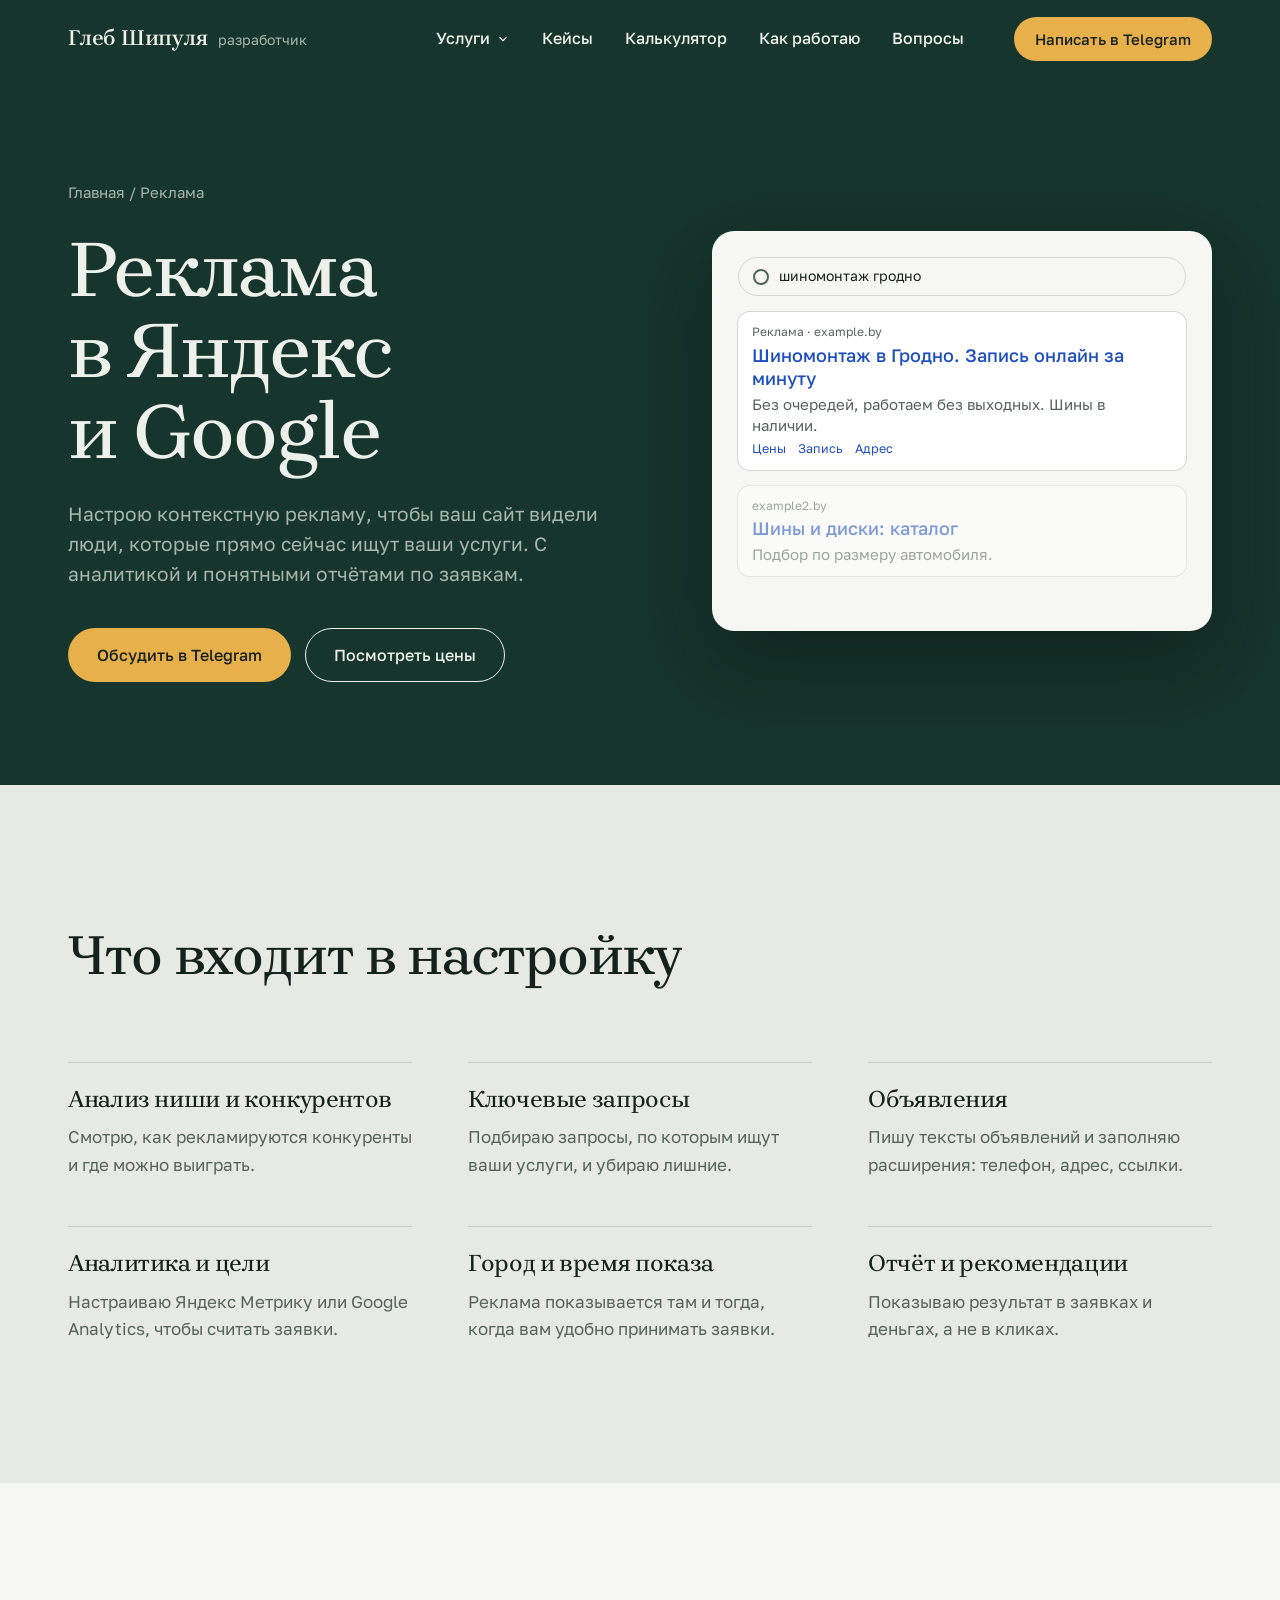
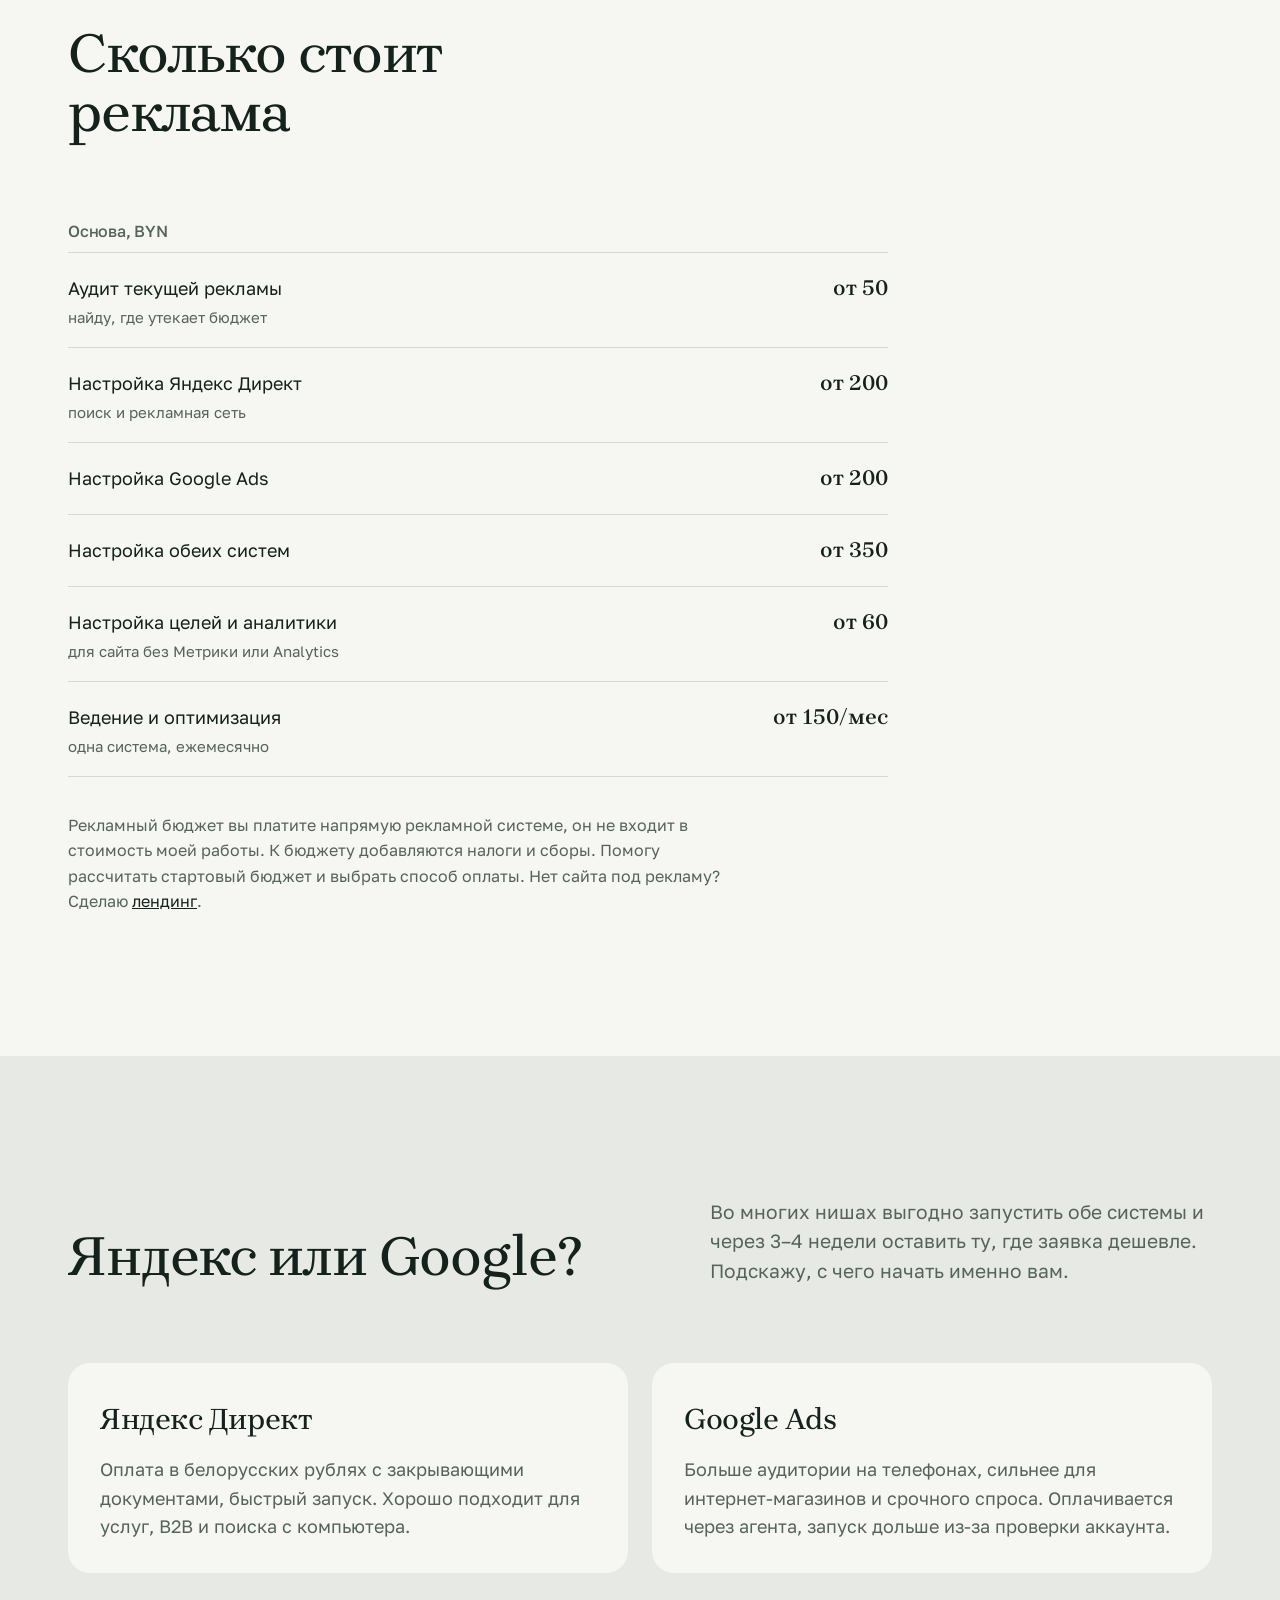
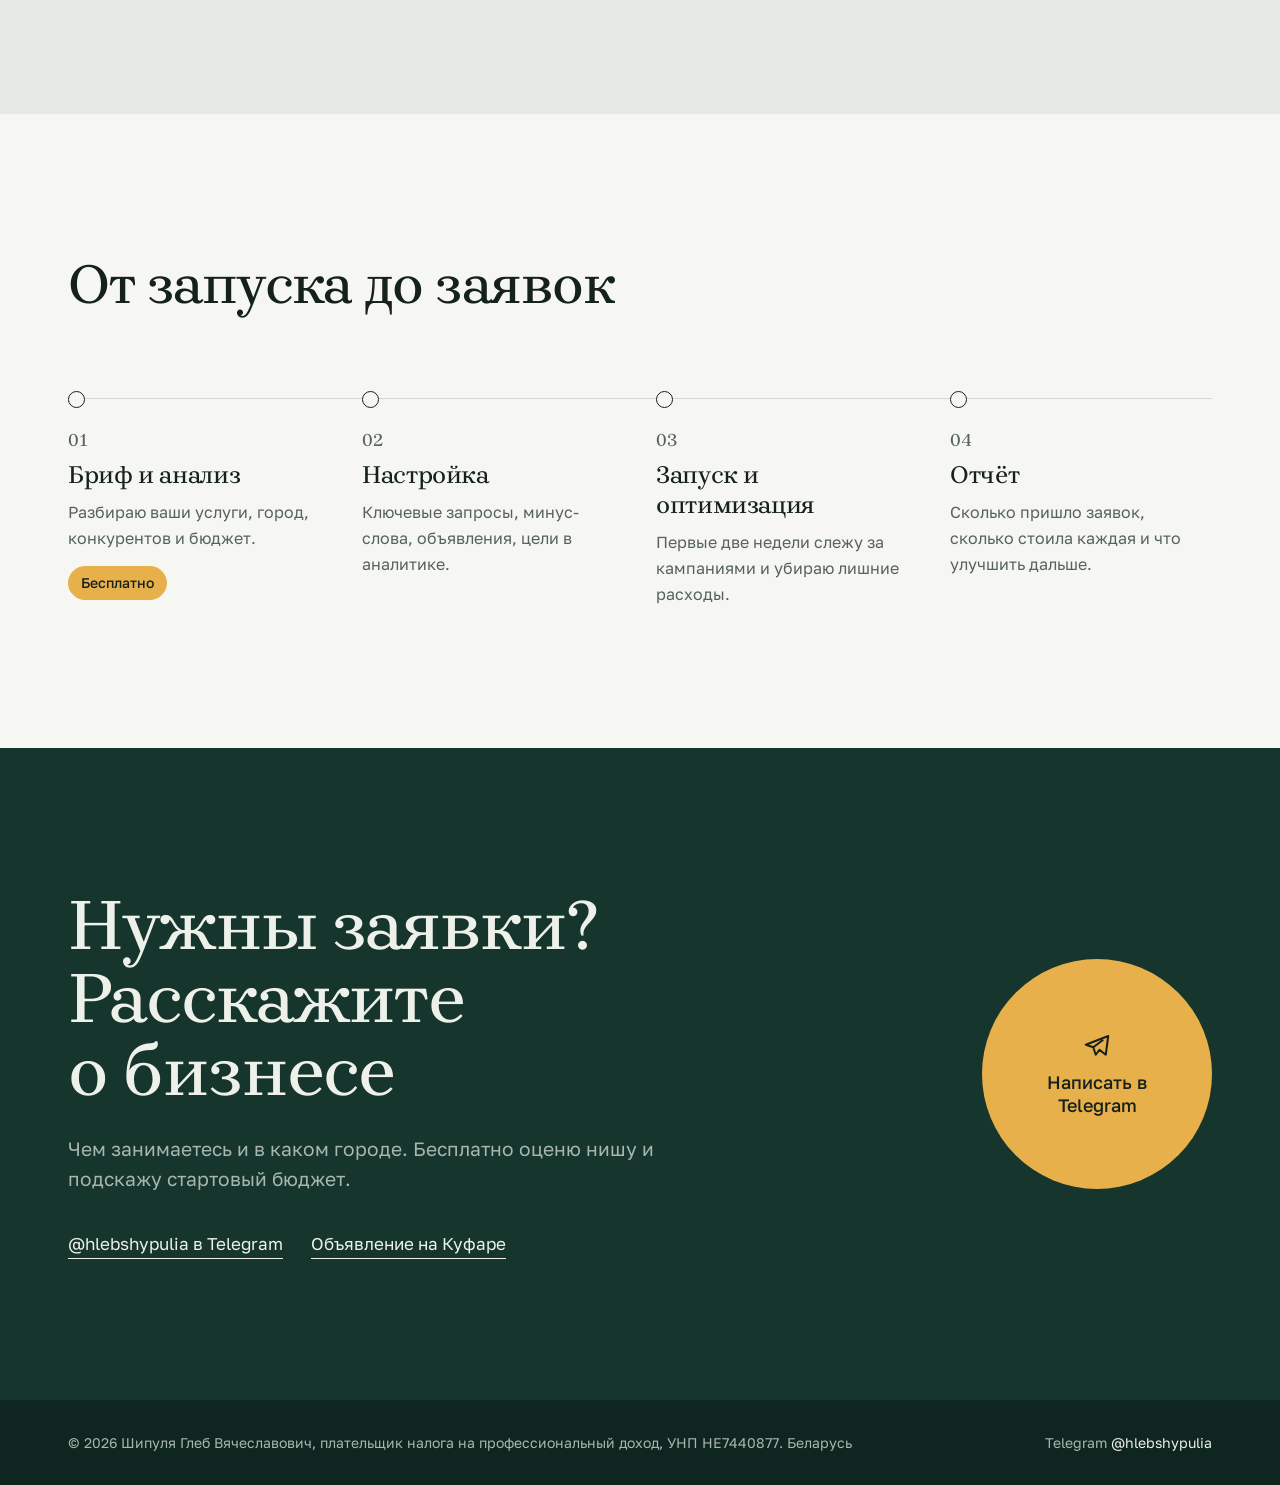
==== commit 773541b2: "Redesign: pine and amber look, custom cursor, service previews, new page generator Co-Authored-By: C" ====
--- a/ads/index.html
+++ b/ads/index.html
@@ -3,154 +3,156 @@
 <head>
 <meta charset="utf-8">
 <meta name="viewport" content="width=device-width, initial-scale=1, viewport-fit=cover">
-<title>Реклама в Яндекс и Google — Глеб.dev</title>
+<title>Реклама в Яндекс и Google — Глеб Шипуля</title>
 <meta name="description" content="Настройка и ведение контекстной рекламы в Яндекс Директ и Google Ads для бизнеса в Беларуси. Настройка от 200 BYN.">
 <meta property="og:type" content="website">
-<meta property="og:title" content="Реклама в Яндекс и Google — Глеб.dev">
+<meta property="og:title" content="Реклама в Яндекс и Google — Глеб Шипуля">
 <meta property="og:description" content="Контекстная реклама в Яндекс Директ и Google Ads: настройка, аналитика и отчёты.">
 <meta property="og:locale" content="ru_RU">
-<meta name="theme-color" content="#2B45FF">
-<link rel="icon" href="data:image/svg+xml,%3Csvg xmlns='http://www.w3.org/2000/svg' viewBox='0 0 64 64'%3E%3Crect x='4' y='4' width='56' height='56' rx='14' fill='%232B45FF' stroke='%230F0F14' stroke-width='5'/%3E%3Ctext x='32' y='45' font-family='Arial,sans-serif' font-weight='900' font-size='34' text-anchor='middle' fill='%23fff'%3E%D0%93%3C/text%3E%3C/svg%3E">
-<link rel="preconnect" href="https://fonts.googleapis.com">
-<link rel="preconnect" href="https://fonts.gstatic.com" crossorigin>
-<link rel="stylesheet" href="https://fonts.googleapis.com/css2?family=Unbounded:wght@600;800;900&family=Onest:wght@400;500;600;700;800&family=JetBrains+Mono:wght@500;700&display=swap">
-<link rel="stylesheet" href="/css/site.css?v=6">
+<meta name="theme-color" content="#16352C">
+<link rel="icon" href="data:image/svg+xml,%3Csvg xmlns='http://www.w3.org/2000/svg' viewBox='0 0 64 64'%3E%3Crect width='64' height='64' rx='16' fill='%2316352C'/%3E%3Ctext x='32' y='46' font-family='Georgia,serif' font-weight='700' font-size='40' text-anchor='middle' fill='%23E8B04B'%3E%D0%93%3C/text%3E%3C/svg%3E">
+<link rel="preload" href="/fonts/brygada-1918-cyrillic-500-normal.woff2" as="font" type="font/woff2" crossorigin>
+<link rel="preload" href="/fonts/golos-text-cyrillic-400-normal.woff2" as="font" type="font/woff2" crossorigin>
+<link rel="stylesheet" href="/css/site.css?v=8">
 </head>
 <body>
+<a class="skip" href="#main">Перейти к содержанию</a>
 <header class="hdr">
   <div class="wrap">
-    <a class="logo" href="/" aria-label="Глеб.dev, на главную"><i>Г</i>Глеб.dev</a>
+    <a class="logo" href="/" aria-label="Глеб Шипуля, на главную">Глеб Шипуля<small>разработчик</small></a>
     <nav class="nav" aria-label="Основное меню">
-      <a href="/sites/">Сайты</a>
-      <a href="/bots/">Боты</a>
-      <a href="/automation/">Автоматизация</a>
-      <a href="/ads/" aria-current="page">Реклама</a>
-      <a href="/support/">Доработка</a>
-      <a href="/projects/">Кейсы</a>
-      <div class="more">
-        <button class="more-btn" type="button" aria-expanded="false" aria-controls="moreMenu">Ещё<svg viewBox="0 0 24 24" aria-hidden="true"><path d="m6 9 6 6 6-6"/></svg></button>
-        <div class="more-menu" id="moreMenu" role="menu" hidden>
-          <a href="/#calc" role="menuitem">Калькулятор</a>
-          <a href="/#process" role="menuitem">Как я работаю</a>
-          <a href="/#faq" role="menuitem">Вопросы</a>
-          <a href="/#contact" role="menuitem">Контакты</a>
+      <div class="drop">
+        <button class="drop-btn" type="button" aria-expanded="false" aria-controls="dropMenu">Услуги<svg viewBox="0 0 24 24" aria-hidden="true"><path d="m6 9 6 6 6-6"/></svg></button>
+        <div class="drop-menu" id="dropMenu" hidden>
+          <a href="/sites/"><b>Сайты и лендинги</b><span>от 290 BYN</span></a>
+          <a href="/bots/"><b>Telegram-боты</b><span>от 150 BYN</span></a>
+          <a href="/automation/"><b>Автоматизация</b><span>от 50 BYN</span></a>
+          <a href="/ads/" aria-current="page"><b>Реклама в Яндекс и Google</b><span>от 200 BYN</span></a>
+          <a href="/support/"><b>Доработка и поддержка</b><span>от 35 BYN</span></a>
         </div>
       </div>
+      <a href="/projects/">Кейсы</a>
+      <a href="/#calc">Калькулятор</a>
+      <a href="/#process">Как работаю</a>
+      <a href="/#faq">Вопросы</a>
     </nav>
-    <a class="btn btn-y btn-sm hdr-cta" href="https://t.me/hlebshypulia" target="_blank" rel="noopener">Написать в Telegram</a>
-    <button class="burger" type="button" aria-expanded="false" aria-controls="mnav" aria-label="Открыть меню"><span></span><span></span><span></span></button>
+    <a class="btn btn-amber btn-sm hdr-cta" href="https://t.me/hlebshypulia" target="_blank" rel="noopener" data-magnetic="0.25">Написать в Telegram</a>
+    <button class="burger" type="button" aria-expanded="false" aria-controls="mnav" aria-label="Открыть меню"><i></i><i></i></button>
   </div>
-  <nav class="mnav" id="mnav" aria-label="Меню" hidden>
-    <p class="mnav-h">Услуги</p>
-    <a href="/sites/">Сайты и лендинги</a>
-    <a href="/bots/">Telegram-боты</a>
-    <a href="/automation/">Автоматизация</a>
-    <a href="/ads/" aria-current="page">Реклама в Яндекс и Google</a>
-    <a href="/support/">Доработка и поддержка</a>
-    <hr>
-    <a href="/projects/">Кейсы</a>
-    <a href="/#calc">Калькулятор</a>
-    <a href="/#process">Как я работаю</a>
-    <a href="/#faq">Вопросы</a>
-    <a href="/#contact">Контакты</a>
-    <a class="btn btn-y" href="https://t.me/hlebshypulia" target="_blank" rel="noopener">Написать в Telegram</a>
-  </nav>
 </header>
+<nav class="mnav" id="mnav" aria-label="Меню" hidden>
+    <a class="big" href="/sites/">Сайты и лендинги<span>от 290 BYN</span></a>
+    <a class="big" href="/bots/">Telegram-боты<span>от 150 BYN</span></a>
+    <a class="big" href="/automation/">Автоматизация<span>от 50 BYN</span></a>
+    <a class="big" href="/ads/" aria-current="page">Реклама в Яндекс и Google<span>от 200 BYN</span></a>
+    <a class="big" href="/support/">Доработка и поддержка<span>от 35 BYN</span></a>
+    <div class="sep"></div>
+    <a class="sm" href="/projects/">Кейсы</a>
+    <a class="sm" href="/#calc">Калькулятор</a>
+    <a class="sm" href="/#process">Как работаю</a>
+    <a class="sm" href="/#faq">Вопросы</a>
+    <a class="btn btn-amber" href="https://t.me/hlebshypulia" target="_blank" rel="noopener">Написать в Telegram</a>
+</nav>
 
-<main id="top">
-  <section class="band b-orange page-hero">
+<main id="main">
+  <section class="phero pine">
     <div class="wrap">
-      <p class="crumbs"><a href="/">Главная</a> / Реклама</p>
-      <h1>Реклама в Яндекс и Google</h1>
-      <p class="sub">Настрою контекстную рекламу, чтобы ваш сайт видели люди, которые прямо сейчас ищут ваши услуги. С аналитикой и понятными отчётами по заявкам.</p>
-      <div class="hero-cta">
-        <a class="btn btn-y" href="https://t.me/hlebshypulia" target="_blank" rel="noopener">Обсудить в Telegram</a>
-        <a class="btn btn-w" href="#prices">Посмотреть цены</a>
+      <div>
+        <p class="crumbs"><a href="/">Главная</a> / Реклама</p>
+        <h1 class="h1" data-split>Реклама в Яндекс и Google</h1>
+        <p class="lead" data-fade>Настрою контекстную рекламу, чтобы ваш сайт видели люди, которые прямо сейчас ищут ваши услуги. С аналитикой и понятными отчётами по заявкам.</p>
+        <div class="hero-cta" data-fade><a class="btn btn-amber" href="https://t.me/hlebshypulia" target="_blank" rel="noopener" data-magnetic>Обсудить в Telegram</a><a class="btn btn-line" href="#prices" data-magnetic>Посмотреть цены</a></div>
+      </div>
+      <div class="phero-art" data-wipe><div class="mock-big" aria-hidden="true"><div class="mock mock-ad">
+  <div class="q">шиномонтаж гродно</div>
+  <div class="r"><small>Реклама · example.by</small><b>Шиномонтаж в Гродно. Запись онлайн за минуту</b><p>Без очередей, работаем без выходных. Шины в наличии.</p><div class="sl"><span>Цены</span><span>Запись</span><span>Адрес</span></div></div>
+  <div class="r dim"><small>example2.by</small><b>Шины и диски: каталог</b><p>Подбор по размеру автомобиля.</p></div>
+</div></div></div>
+    </div>
+  </section>
+  <section class="sec ">
+    <div class="wrap">
+      <div class="sec-head solo">
+        <h2 class="h2" data-split>Что входит в настройку</h2>
+      </div>
+      <div class="feats">
+        <div class="feat" data-fade><h3>Анализ ниши и конкурентов</h3><p>Смотрю, как рекламируются конкуренты и где можно выиграть.</p></div>
+        <div class="feat" data-fade><h3>Ключевые запросы</h3><p>Подбираю запросы, по которым ищут ваши услуги, и убираю лишние.</p></div>
+        <div class="feat" data-fade><h3>Объявления</h3><p>Пишу тексты объявлений и заполняю расширения: телефон, адрес, ссылки.</p></div>
+        <div class="feat" data-fade><h3>Аналитика и цели</h3><p>Настраиваю Яндекс Метрику или Google Analytics, чтобы считать заявки.</p></div>
+        <div class="feat" data-fade><h3>Город и время показа</h3><p>Реклама показывается там и тогда, когда вам удобно принимать заявки.</p></div>
+        <div class="feat" data-fade><h3>Отчёт и рекомендации</h3><p>Показываю результат в заявках и деньгах, а не в кликах.</p></div>
       </div>
     </div>
   </section>
-  <section class="band b-paper">
+  <section class="sec paper" id="prices">
     <div class="wrap">
-      <div class="head"><span class="kicker">Что вы получаете</span><h2 class="h2">Что входит в настройку</h2></div>
-      <div class="feats">
-        <div class="feat"><b>Анализ ниши и конкурентов</b><span>Смотрю, как рекламируются конкуренты и где можно выиграть.</span></div>
-        <div class="feat"><b>Ключевые запросы</b><span>Подбираю запросы, по которым ищут ваши услуги, и убираю лишние.</span></div>
-        <div class="feat"><b>Объявления</b><span>Пишу тексты объявлений и заполняю расширения: телефон, адрес, ссылки.</span></div>
-        <div class="feat"><b>Аналитика и цели</b><span>Настраиваю Яндекс Метрику или Google Analytics, чтобы считать заявки.</span></div>
-        <div class="feat"><b>Город и время показа</b><span>Реклама показывается там и тогда, когда вам удобно принимать заявки.</span></div>
-        <div class="feat"><b>Отчёт и рекомендации</b><span>Показываю результат в заявках и деньгах, а не в кликах.</span></div>
+      <div class="sec-head">
+        <h2 class="h2" data-split>Сколько стоит реклама</h2>
+        <p class="lead" data-fade>Это цена моей работы. Рекламный бюджет оплачивается отдельно.</p>
       </div>
-    </div>
-  </section>
-  <section class="band b-soft" id="prices">
-    <div class="wrap">
-      <div class="head"><span class="kicker">Цены, BYN</span><h2 class="h2">Сколько стоит реклама</h2><p class="sub">Это цена моей работы. Рекламный бюджет оплачивается отдельно.</p></div>
-      <div class="plists">
-      <div class="plist">
-        <h3>Основа</h3>
-        <ul>
-          <li><span class="n">Аудит текущей рекламы<small>найду, где утекает бюджет</small></span><span class="lead" aria-hidden="true"></span><span class="p">от 50</span></li>
-          <li><span class="n">Настройка Яндекс Директ<small>поиск и рекламная сеть</small></span><span class="lead" aria-hidden="true"></span><span class="p">от 200</span></li>
-          <li><span class="n">Настройка Google Ads</span><span class="lead" aria-hidden="true"></span><span class="p">от 200</span></li>
-          <li><span class="n">Настройка обеих систем</span><span class="lead" aria-hidden="true"></span><span class="p">от 350</span></li>
-          <li><span class="n">Настройка целей и аналитики<small>для сайта без Метрики или Analytics</small></span><span class="lead" aria-hidden="true"></span><span class="p">от 60</span></li>
-          <li><span class="n">Ведение и оптимизация<small>одна система, ежемесячно</small></span><span class="lead" aria-hidden="true"></span><span class="p">от 150/мес</span></li>
-        </ul>
-      </div>
+      <div class="ptables solo">
+        <div class="ptable">
+          <h3>Основа, BYN</h3>
+          <ul>
+          <li><span class="n">Аудит текущей рекламы<small>найду, где утекает бюджет</small></span><span class="p">от 50</span></li>
+          <li><span class="n">Настройка Яндекс Директ<small>поиск и рекламная сеть</small></span><span class="p">от 200</span></li>
+          <li><span class="n">Настройка Google Ads</span><span class="p">от 200</span></li>
+          <li><span class="n">Настройка обеих систем</span><span class="p">от 350</span></li>
+          <li><span class="n">Настройка целей и аналитики<small>для сайта без Метрики или Analytics</small></span><span class="p">от 60</span></li>
+          <li><span class="n">Ведение и оптимизация<small>одна система, ежемесячно</small></span><span class="p">от 150/мес</span></li>
+          </ul>
+        </div>
       </div>
       <p class="pnote">Рекламный бюджет вы платите напрямую рекламной системе, он не входит в стоимость моей работы. К бюджету добавляются налоги и сборы. Помогу рассчитать стартовый бюджет и выбрать способ оплаты. Нет сайта под рекламу? Сделаю <a href="/sites/">лендинг</a>.</p>
     </div>
   </section>
-  <section class="band b-paper">
+  <section class="sec ">
     <div class="wrap">
-      <div class="head"><span class="kicker">Выбор системы</span><h2 class="h2">Яндекс или Google?</h2></div>
-      <div class="feats feats-2">
-        <div class="feat"><b>Яндекс Директ</b><span>Оплата в белорусских рублях с закрывающими документами, быстрый запуск. Хорошо подходит для услуг, B2B и поиска с компьютера.</span></div>
-        <div class="feat"><b>Google Ads</b><span>Больше аудитории на телефонах, сильнее для интернет-магазинов и срочного спроса. Оплачивается через агента, запуск дольше из-за проверки аккаунта.</span></div>
+      <div class="sec-head">
+        <h2 class="h2" data-split>Яндекс или Google?</h2>
+        <p class="lead" data-fade>Во многих нишах выгодно запустить обе системы и через 3–4 недели оставить ту, где заявка дешевле. Подскажу, с чего начать именно вам.</p>
       </div>
-      <p class="pnote">Во многих нишах выгодно запускать обе системы и через 3–4 недели оставить ту, где заявка дешевле. Подскажу, с чего начать именно вам.</p>
-    </div>
-  </section>
-  <section class="band b-soft">
-    <div class="wrap">
-      <div class="head"><span class="kicker">Как работаю</span><h2 class="h2">От запуска до заявок</h2></div>
-      <div class="steps">
-        <div class="step"><span class="n">01</span><h3>Бриф и анализ</h3><p>Разбираю ваши услуги, город, конкурентов и бюджет.</p><span class="pay pay-0">Бесплатно</span></div>
-        <div class="step"><span class="n">02</span><h3>Настройка</h3><p>Ключевые запросы, минус-слова, объявления, цели в аналитике.</p></div>
-        <div class="step"><span class="n">03</span><h3>Запуск и оптимизация</h3><p>Первые две недели слежу за кампаниями и убираю лишние расходы.</p></div>
-        <div class="step"><span class="n">04</span><h3>Отчёт</h3><p>Сколько пришло заявок, сколько стоила каждая и что улучшить дальше.</p></div>
+      <div class="which">
+        <div data-fade><h3>Яндекс Директ</h3><p>Оплата в белорусских рублях с закрывающими документами, быстрый запуск. Хорошо подходит для услуг, B2B и поиска с компьютера.</p></div>
+        <div data-fade><h3>Google Ads</h3><p>Больше аудитории на телефонах, сильнее для интернет-магазинов и срочного спроса. Оплачивается через агента, запуск дольше из-за проверки аккаунта.</p></div>
       </div>
     </div>
   </section>
-  <section class="band b-blue cta" id="contact">
+  <section class="sec paper">
+    <div class="wrap">
+      <div class="sec-head solo">
+        <h2 class="h2" data-split>От запуска до заявок</h2>
+      </div>
+      <ol class="steps">
+        <li class="step" data-fade><span class="num">01</span><h3>Бриф и анализ</h3><p>Разбираю ваши услуги, город, конкурентов и бюджет.</p><span class="pay free">Бесплатно</span></li>
+        <li class="step" data-fade><span class="num">02</span><h3>Настройка</h3><p>Ключевые запросы, минус-слова, объявления, цели в аналитике.</p></li>
+        <li class="step" data-fade><span class="num">03</span><h3>Запуск и оптимизация</h3><p>Первые две недели слежу за кампаниями и убираю лишние расходы.</p></li>
+        <li class="step" data-fade><span class="num">04</span><h3>Отчёт</h3><p>Сколько пришло заявок, сколько стоила каждая и что улучшить дальше.</p></li>
+      </ol>
+    </div>
+  </section>
+  <section class="sec pine contact" id="contact">
     <div class="wrap">
       <div>
-        <span class="status"><span class="dot"></span>Свободен для новых проектов</span>
-        <h2 class="h2">Нужны <span class="y">заявки</span>? Напишите</h2>
-        <p class="sub">Расскажите, чем занимаетесь и в каком городе. Бесплатно оценю нишу и подскажу стартовый бюджет.</p>
-      </div>
-      <div class="contacts">
-        <div class="contact">
-          <span class="ci"><svg viewBox="0 0 24 24" aria-hidden="true"><path d="M21 4 3 11l6 2 2 6 3-4 5 4z"/><path d="m9 13 8-6"/></svg></span>
-          <span class="tx"><small>Telegram</small><b>@hlebshypulia</b></span>
-          <a class="btn btn-y btn-sm" href="https://t.me/hlebshypulia" target="_blank" rel="noopener">Написать</a>
-        </div>
-        <div class="contact">
-          <span class="ci"><svg viewBox="0 0 24 24" aria-hidden="true"><path d="M4 7h16l-1.5 12h-13z"/><path d="M9 7a3 3 0 0 1 6 0"/></svg></span>
-          <span class="tx"><small>Куфар</small><b>Объявление и отзывы</b></span>
-          <a class="btn btn-w btn-sm" href="https://www.kufar.by/item/1089806398" target="_blank" rel="noopener">Открыть</a>
+        <h2 data-split>Нужны заявки? Расскажите о бизнесе</h2>
+        <p class="lead" data-fade>Чем занимаетесь и в каком городе. Бесплатно оценю нишу и подскажу стартовый бюджет.</p>
+        <div class="contact-links" data-fade>
+          <a class="link" href="https://t.me/hlebshypulia" target="_blank" rel="noopener">@hlebshypulia в Telegram</a>
+          <a class="link" href="https://www.kufar.by/item/1089806398" target="_blank" rel="noopener">Объявление на Куфаре</a>
         </div>
       </div>
+      <a class="orb" href="https://t.me/hlebshypulia" target="_blank" rel="noopener" data-magnetic="0.4"><svg viewBox="0 0 24 24" aria-hidden="true"><path d="M21 4 3 11l6 2 2 6 3-4 5 4z"/><path d="m9 13 8-6"/></svg>Написать в Telegram</a>
     </div>
   </section>
 </main>
 
-<footer>
+<footer class="foot">
   <div class="wrap">
     <span>© 2026 Шипуля Глеб Вячеславович, плательщик налога на профессиональный доход, УНП HE7440877. Беларусь</span>
-    <span>сайты, боты, автоматизация</span>
+    <span>Telegram <a href="https://t.me/hlebshypulia" target="_blank" rel="noopener">@hlebshypulia</a></span>
   </div>
 </footer>
-<script src="/js/site.js?v=6" defer></script>
+<script src="/js/site.js?v=8" defer></script>
 </body>
 </html>
--- a/css/site.css
+++ b/css/site.css
@@ -1,422 +1,446 @@
-/* Layout: bold poster-like bands, each section its own saturated color.
-   Huge display type, black 2.5px outlines, hard offset shadows, rotated stickers, a running ticker.
-   Deliberately single-look (bright, light) by choice: every color is set explicitly below. */
+/* Глеб Шипуля — site styles.
+   Pine + fog + amber. Brygada 1918 for display, Golos Text for everything else.
+   One quiet system; the motion lives in the cursor, the hero and the service list. */
+
+@font-face{font-family:"Brygada";font-weight:500;font-display:swap;src:url(/fonts/brygada-1918-latin-500-normal.woff2) format("woff2")}
+@font-face{font-family:"Brygada";font-weight:500;font-display:swap;src:url(/fonts/brygada-1918-cyrillic-500-normal.woff2) format("woff2");unicode-range:U+0301,U+0400-045F,U+0490-0491,U+04B0-04B1,U+2116}
+@font-face{font-family:"Brygada";font-weight:600;font-display:swap;src:url(/fonts/brygada-1918-latin-600-normal.woff2) format("woff2")}
+@font-face{font-family:"Brygada";font-weight:600;font-display:swap;src:url(/fonts/brygada-1918-cyrillic-600-normal.woff2) format("woff2");unicode-range:U+0301,U+0400-045F,U+0490-0491,U+04B0-04B1,U+2116}
+@font-face{font-family:"Golos";font-weight:400;font-display:swap;src:url(/fonts/golos-text-latin-400-normal.woff2) format("woff2")}
+@font-face{font-family:"Golos";font-weight:400;font-display:swap;src:url(/fonts/golos-text-cyrillic-400-normal.woff2) format("woff2");unicode-range:U+0301,U+0400-045F,U+0490-0491,U+04B0-04B1,U+2116}
+@font-face{font-family:"Golos";font-weight:500;font-display:swap;src:url(/fonts/golos-text-latin-500-normal.woff2) format("woff2")}
+@font-face{font-family:"Golos";font-weight:500;font-display:swap;src:url(/fonts/golos-text-cyrillic-500-normal.woff2) format("woff2");unicode-range:U+0301,U+0400-045F,U+0490-0491,U+04B0-04B1,U+2116}
+@font-face{font-family:"Golos";font-weight:600;font-display:swap;src:url(/fonts/golos-text-latin-600-normal.woff2) format("woff2")}
+@font-face{font-family:"Golos";font-weight:600;font-display:swap;src:url(/fonts/golos-text-cyrillic-600-normal.woff2) format("woff2");unicode-range:U+0301,U+0400-045F,U+0490-0491,U+04B0-04B1,U+2116}
+
 :root{
   color-scheme: light;
-  --ink:#0F0F14;       /* outlines, text, black bands */
-  --paper:#FFFFFF;
-  --blue:#2B45FF;      /* electric blue: hero, primary */
-  --yellow:#FFD43B;    /* sun yellow: calculator band, highlights */
-  --pink:#FF5C9A;      /* hot pink: demo band */
-  --mint:#33D69F;      /* mint: success, ticks */
-  --orange:#FF7A2F;
-  --soft:#F2F2F6;
-  --muted:#4A4A57;
-
-  --f-display:'Unbounded','Onest',system-ui,sans-serif;
-  --f-body:'Onest',system-ui,-apple-system,'Segoe UI',sans-serif;
-  --f-mono:'JetBrains Mono',ui-monospace,'SF Mono',Menlo,Consolas,monospace;
-  --b:2.5px solid var(--ink);
-  --sh:6px 6px 0 var(--ink);
-  --wrap:1200px;
+  --fog:#E7EAE4;      /* page background */
+  --paper:#F6F7F3;    /* raised light surfaces */
+  --pine:#16352C;     /* dark sections */
+  --pine-2:#1F4337;   /* surfaces on pine */
+  --pine-3:#0F2620;   /* footer */
+  --ink:#15211C;      /* text on light */
+  --muted:#56635D;
+  --line:rgba(21,33,28,.14);
+  --on-pine:#EEF1EA;
+  --on-pine-muted:#A8B7AE;
+  --line-pine:rgba(238,241,234,.16);
+  --amber:#E8B04B;    /* the one accent */
+  --amber-2:#F2C670;
+
+  --f-display:"Brygada", Georgia, "Times New Roman", serif;
+  --f-body:"Golos", -apple-system, "Segoe UI", Roboto, sans-serif;
+
+  --wrap:1240px;
+  --gut:clamp(20px,4vw,48px);
+  --ease:cubic-bezier(.2,.7,.1,1);
 }
+
 *{box-sizing:border-box}
-html{scroll-behavior:smooth;scroll-padding-top:76px}
-body{background:var(--paper);color:var(--ink);font-family:var(--f-body);font-size:17px;line-height:1.5;-webkit-font-smoothing:antialiased;overflow-x:hidden}
-body::before{content:"";position:fixed;inset:0 0 auto;height:env(safe-area-inset-top,0px);z-index:60;background:var(--paper)}
+html{-webkit-text-size-adjust:100%;scroll-behavior:smooth}
+body{margin:0;background:var(--fog);color:var(--ink);font-family:var(--f-body);font-size:18px;line-height:1.6;-webkit-font-smoothing:antialiased;text-rendering:optimizeLegibility}
+img{display:block;max-width:100%;height:auto}
 a{color:inherit}
-h1,h2,h3{margin:0;text-wrap:balance}
 p{margin:0}
-.wrap{max-width:var(--wrap);margin:0 auto;padding-left:max(16px,env(safe-area-inset-left,0px));padding-right:max(16px,env(safe-area-inset-right,0px))}
-@media (min-width:700px){.wrap{padding-left:max(32px,env(safe-area-inset-left,0px));padding-right:max(32px,env(safe-area-inset-right,0px))}}
-:focus-visible{outline:3px solid var(--ink);outline-offset:3px}
-
-.band{border-bottom:var(--b)}
-.band > .wrap{padding-block:96px}
-@media (max-width:700px){.band > .wrap{padding-block:60px}}
-.b-blue{background:var(--blue);color:var(--paper)}
-.b-yellow{background:var(--yellow)}
-.b-pink{background:var(--pink)}
-.b-ink{background:var(--ink);color:var(--paper)}
-.b-paper{background:var(--paper)}
-
-.kicker{display:inline-block;font-family:var(--f-mono);font-weight:700;font-size:13px;letter-spacing:.08em;text-transform:uppercase;background:var(--ink);color:var(--paper);padding:6px 10px;transform:rotate(-2deg)}
-.b-ink .kicker{background:var(--yellow);color:var(--ink)}
-.h2{font-family:var(--f-display);font-weight:900;font-size:clamp(36px,6.4vw,84px);line-height:.95;letter-spacing:-.035em;text-transform:uppercase;margin-top:18px}
-.sub{font-size:clamp(17px,1.6vw,20px);max-width:56ch;margin-top:18px;font-weight:500}
-.head{margin-bottom:48px}
-
-/* buttons */
-.btn{display:inline-flex;align-items:center;justify-content:center;gap:10px;font-family:var(--f-body);font-weight:800;font-size:17px;padding:15px 24px;border:var(--b);border-radius:14px;text-decoration:none;cursor:pointer;box-shadow:4px 4px 0 var(--ink);transition:transform .12s,box-shadow .12s;white-space:nowrap;color:var(--ink)}
-.btn:hover{transform:translate(-2px,-2px);box-shadow:6px 6px 0 var(--ink)}
-.btn:active{transform:translate(3px,3px);box-shadow:1px 1px 0 var(--ink)}
-.btn-y{background:var(--yellow)}
-.btn-w{background:var(--paper)}
-.btn-b{background:var(--blue);color:var(--paper)}
-.btn-sm{padding:9px 14px;font-size:14px;border-radius:10px;box-shadow:3px 3px 0 var(--ink)}
-
-/* header */
-.hdr{position:sticky;top:env(safe-area-inset-top,0px);z-index:50;background:var(--paper);border-bottom:var(--b)}
-.hdr .wrap{display:flex;align-items:center;gap:24px;height:66px}
-.logo{font-family:var(--f-display);font-weight:900;font-size:20px;text-decoration:none;letter-spacing:-.03em;display:flex;align-items:center;gap:10px}
-.logo i{font-style:normal;width:34px;height:34px;display:grid;place-items:center;background:var(--blue);color:var(--paper);border:var(--b);border-radius:10px;font-size:16px;transform:rotate(-6deg)}
-.nav{display:flex;gap:6px;margin-left:auto}
-.nav a{text-decoration:none;font-weight:700;font-size:15px;padding:8px 12px;border-radius:999px;border:2px solid transparent}
-.nav a:hover{border-color:var(--ink);background:var(--yellow)}
-.nav a[aria-current="page"],.nav a.is-active{border-color:var(--ink);background:var(--yellow)}
-.burger{display:none;margin-left:auto;width:46px;height:46px;border:var(--b);border-radius:12px;background:var(--paper);box-shadow:3px 3px 0 var(--ink);cursor:pointer;flex-direction:column;align-items:center;justify-content:center;gap:5px;padding:0}
-.burger span{display:block;width:20px;height:2.5px;background:var(--ink);border-radius:2px;transition:transform .2s,opacity .2s}
-.burger[aria-expanded="true"] span:nth-child(1){transform:translateY(7.5px) rotate(45deg)}
-.burger[aria-expanded="true"] span:nth-child(2){opacity:0}
-.burger[aria-expanded="true"] span:nth-child(3){transform:translateY(-7.5px) rotate(-45deg)}
-.mnav{display:flex;flex-direction:column;gap:4px;border-top:var(--b);background:var(--paper);padding:12px max(16px,env(safe-area-inset-right,0px)) 18px max(16px,env(safe-area-inset-left,0px));max-height:calc(100vh - 70px);overflow-y:auto}
-.mnav a:not(.btn){text-decoration:none;font-weight:800;font-size:20px;padding:13px 14px;border-radius:14px;border:2px solid transparent}
-.mnav a:not(.btn):hover,.mnav a[aria-current="page"],.mnav a.is-active{border-color:var(--ink);background:var(--yellow)}
-.mnav .btn{margin-top:10px}
-@media (min-width:1181px){.mnav{display:none!important}}
-@media (max-width:1180px){.nav{display:none}.hdr-cta{margin-left:auto}.burger{display:flex;margin-left:12px}}
-@media (max-width:520px){.hdr-cta{display:none}.burger{margin-left:auto}}
-
-/* hero */
-.hero .wrap{display:grid;grid-template-columns:minmax(0,1.25fr) minmax(0,.75fr);gap:40px;align-items:center;padding-block:72px 84px}
-@media (max-width:980px){.hero .wrap{grid-template-columns:minmax(0,1fr);padding-block:44px 56px}}
-.status{display:inline-flex;align-items:center;gap:10px;background:var(--paper);color:var(--ink);border:var(--b);border-radius:999px;padding:7px 14px 7px 10px;font-weight:700;font-size:14px;box-shadow:3px 3px 0 var(--ink)}
-.dot{width:12px;height:12px;border-radius:50%;background:var(--mint);border:2px solid var(--ink);animation:blink 1.6s infinite}
-@keyframes blink{50%{background:var(--paper)}}
-.hero h1{font-family:var(--f-display);font-weight:900;font-size:clamp(40px,7.2vw,96px);line-height:.92;letter-spacing:-.045em;text-transform:uppercase;margin-top:26px}
-.hero h1 .y{color:var(--yellow)}
-.hero h1 .box{display:inline-block;background:var(--paper);color:var(--blue);padding:0 .12em;border:var(--b);border-radius:.14em;transform:rotate(-2deg);box-shadow:5px 5px 0 var(--ink)}
-.hero .sub{color:var(--paper);opacity:.95}
-.hero .sub b{background:var(--ink);padding:0 6px;font-weight:700}
-.hero-cta{display:flex;flex-wrap:wrap;gap:14px;margin-top:30px}
-
-.hero-side{position:relative;min-width:0}
-.sticker{position:absolute;z-index:3;font-family:var(--f-display);font-weight:900;text-transform:uppercase;border:var(--b);box-shadow:4px 4px 0 var(--ink);display:grid;place-items:center;text-align:center;line-height:1}
-.st-price{bottom:-44px;right:-10px;width:128px;height:128px;border-radius:50%;background:var(--yellow);color:var(--ink);transform:rotate(12deg);font-size:15px}
-.st-price b{display:block;font-size:34px;letter-spacing:-.04em}
-.st-check{top:-20px;left:-12px;background:var(--mint);color:var(--ink);padding:10px 14px;border-radius:12px;font-size:13px;transform:rotate(-5deg)}
-@media (max-width:980px){.st-price{right:4px;bottom:-36px;width:104px;height:104px}.st-price b{font-size:28px}.st-check{left:6px}.hero .wrap{padding-bottom:84px}}
-.term{background:var(--ink);color:var(--paper);border:var(--b);border-radius:20px;box-shadow:8px 8px 0 var(--ink);overflow:hidden;transform:rotate(1.5deg)}
-.term-bar{display:flex;align-items:center;gap:8px;padding:12px 14px;border-bottom:2px solid #2C2C36}
-.term-bar i{width:12px;height:12px;border-radius:50%;border:2px solid var(--paper)}
-.term-bar i:nth-child(1){background:var(--pink)}.term-bar i:nth-child(2){background:var(--yellow)}.term-bar i:nth-child(3){background:var(--mint)}
-.term-bar .btn{margin-left:auto;box-shadow:none;border-width:2px;font-size:13px;padding:6px 12px}
-.term-body{font-family:var(--f-mono);font-size:13.5px;line-height:1.85;padding:16px 18px 20px;min-height:290px;overflow-x:auto}
-.term-line{display:flex;gap:10px;white-space:nowrap}
-.term-line .k{color:#8D8DA0}
-.term-line .v{margin-left:auto;padding-left:16px;color:var(--mint);font-weight:700}
-.term-line.cmd{color:var(--yellow)}
-.term-line.cmd .k{color:var(--pink)}
-.term-line.done{color:var(--yellow);font-weight:700;margin-top:6px}
-.term-line.in{animation:lineIn .25s ease-out}
-@keyframes lineIn{from{opacity:.2;transform:translateX(-8px)}to{opacity:1;transform:none}}
-.caret{display:inline-block;width:9px;height:17px;background:var(--yellow);vertical-align:-3px;animation:car 1s steps(1) infinite}
-@keyframes car{50%{opacity:0}}
-
-/* ticker */
-.ticker{background:var(--ink);color:var(--yellow);border-bottom:var(--b);overflow:hidden;white-space:nowrap}
-.ticker-in{display:inline-flex;gap:0;animation:tick 32s linear infinite;padding-block:16px}
-.ticker span{font-family:var(--f-display);font-weight:800;font-size:22px;text-transform:uppercase;letter-spacing:-.01em;padding:0 22px}
-.ticker span::after{content:"✦";color:var(--pink);margin-left:44px}
-@keyframes tick{to{transform:translateX(-50%)}}
-
-/* services */
-.svc{display:grid;grid-template-columns:repeat(4,minmax(0,1fr));gap:20px}
-
-@media (max-width:560px){.svc{grid-template-columns:minmax(0,1fr)}}
-.card{border:var(--b);border-radius:22px;box-shadow:var(--sh);padding:24px;display:flex;flex-direction:column;gap:14px;transition:transform .15s,box-shadow .15s}
-.card:hover{transform:translate(-3px,-3px);box-shadow:9px 9px 0 var(--ink)}
-.c1{background:var(--yellow)}.c2{background:var(--pink)}.c3{background:var(--mint)}.c4{background:var(--blue);color:var(--paper)}
-.card-ic{width:56px;height:56px;border:var(--b);border-radius:16px;background:var(--paper);display:grid;place-items:center;transform:rotate(-4deg)}
-.card-ic svg{width:28px;height:28px;stroke:var(--ink);fill:none;stroke-width:2.2;stroke-linecap:round;stroke-linejoin:round}
-.card h3{font-family:var(--f-display);font-weight:800;font-size:clamp(18px,1.7vw,22px);line-height:1.15;letter-spacing:-.02em;hyphens:auto;-webkit-hyphens:auto;overflow-wrap:break-word}
-.card p{font-size:15.5px;font-weight:500;flex:1}
-.card .pr{display:flex;align-items:baseline;justify-content:space-between;border-top:2px solid currentColor;padding-top:12px;font-weight:700;font-size:15px}
-.card .pr b{font-family:var(--f-display);font-weight:900;font-size:28px;letter-spacing:-.04em}
-
-/* calculator */
-.calc{display:grid;grid-template-columns:minmax(0,1fr) 390px;gap:28px;align-items:start}
-@media (max-width:1000px){.calc{grid-template-columns:minmax(0,1fr)}}
-.panel{background:var(--paper);border:var(--b);border-radius:24px;box-shadow:var(--sh);padding:28px;display:flex;flex-direction:column;gap:28px;min-width:0}
-@media (max-width:560px){.panel{padding:20px 16px}}
-.step-h{font-family:var(--f-display);font-weight:800;font-size:18px;text-transform:uppercase;letter-spacing:-.01em;margin-bottom:14px;display:flex;align-items:center;gap:10px;padding:0}
-.step-h span{width:32px;height:32px;border-radius:50%;background:var(--blue);color:var(--paper);border:2px solid var(--ink);display:grid;place-items:center;font-size:14px}
-.plats{display:grid;grid-template-columns:repeat(3,minmax(0,1fr));gap:12px}
-@media (max-width:620px){.plats{grid-template-columns:repeat(2,minmax(0,1fr))}}
-.opt{position:relative}
+h1,h2,h3{margin:0;font-family:var(--f-display);font-weight:500;letter-spacing:-.015em;text-wrap:balance}
+button{font:inherit;color:inherit}
+:focus-visible{outline:2px solid var(--amber);outline-offset:3px;border-radius:6px}
+::selection{background:var(--amber);color:var(--ink)}
+.wrap{max-width:var(--wrap);margin:0 auto;padding:0 var(--gut)}
+.skip{position:absolute;left:-9999px;top:8px;z-index:200;background:var(--amber);color:var(--ink);padding:10px 16px;border-radius:999px;text-decoration:none}
+.skip:focus{left:12px}
+.vh{position:absolute!important;width:1px;height:1px;overflow:hidden;clip:rect(0 0 0 0);white-space:nowrap}
+
+/* ---------- type ---------- */
+.h1{font-size:clamp(44px,6.2vw,92px);line-height:1.02;letter-spacing:-.025em}
+.h2{font-size:clamp(34px,4.4vw,62px);line-height:1.05;letter-spacing:-.02em}
+.h3{font-size:clamp(24px,2.2vw,30px);line-height:1.15}
+.lead{font-size:clamp(18px,1.5vw,21px);line-height:1.55;color:var(--muted);max-width:56ch}
+.pine .lead,.pine .muted{color:var(--on-pine-muted)}
+.muted{color:var(--muted)}
+.small{font-size:15px;line-height:1.5}
+
+/* ---------- buttons ---------- */
+.btn{display:inline-flex;align-items:center;justify-content:center;gap:10px;min-height:54px;padding:0 28px;border-radius:999px;font-family:var(--f-body);font-weight:500;font-size:16px;line-height:1;text-decoration:none;white-space:nowrap;border:1.5px solid transparent;cursor:pointer;transition:background-color .25s,color .25s,border-color .25s;will-change:transform}
+.btn-amber{background:var(--amber);color:var(--ink)}
+.btn-amber:hover{background:var(--amber-2)}
+.btn-line{border-color:currentColor;background:transparent}
+.btn-line:hover{background:var(--ink);color:var(--paper);border-color:var(--ink)}
+.pine .btn-line:hover{background:var(--on-pine);color:var(--pine);border-color:var(--on-pine)}
+.btn-sm{min-height:44px;padding:0 20px;font-size:15px}
+.btn svg{width:18px;height:18px;fill:none;stroke:currentColor;stroke-width:1.8;stroke-linecap:round;stroke-linejoin:round}
+.link{text-decoration:none;background:linear-gradient(currentColor,currentColor) 0 100%/100% 1px no-repeat;padding-bottom:2px;transition:background-size .3s var(--ease)}
+.link:hover{background-size:0 1px;background-position:100% 100%}
+
+/* ---------- surfaces ---------- */
+.pine{background:var(--pine);color:var(--on-pine)}
+.paper{background:var(--paper)}
+.sec{padding:clamp(84px,11vw,150px) 0}
+.sec.cont{padding-top:clamp(8px,2vw,24px)}
+.sec-head{display:grid;grid-template-columns:minmax(0,1.15fr) minmax(0,1fr);gap:24px 64px;align-items:end;margin-bottom:clamp(44px,6vw,80px)}
+.sec-head .lead{justify-self:start}
+.sec-head.solo{grid-template-columns:minmax(0,1fr)}
+@media (max-width:860px){.sec-head{grid-template-columns:minmax(0,1fr)}}
+
+/* ---------- header ---------- */
+.hdr{position:fixed;inset:0 0 auto 0;z-index:60;color:var(--on-pine);transition:background-color .35s,box-shadow .35s,transform .45s var(--ease)}
+.hdr.solid{background:rgba(22,53,44,.94);box-shadow:0 1px 0 var(--line-pine)}
+@supports (backdrop-filter:blur(10px)){.hdr.solid{background:rgba(22,53,44,.82);backdrop-filter:blur(14px)}}
+.hdr.hide{transform:translateY(-100%)}
+.hdr .wrap{display:flex;align-items:center;gap:28px;height:78px}
+.logo{display:flex;align-items:baseline;gap:10px;text-decoration:none;font-family:var(--f-display);font-weight:600;font-size:22px;letter-spacing:-.01em;white-space:nowrap}
+.logo small{font-family:var(--f-body);font-weight:400;font-size:14px;color:var(--on-pine-muted);letter-spacing:0}
+.nav{display:flex;align-items:center;gap:4px;margin-left:auto}
+.nav > a,.drop-btn{display:inline-flex;align-items:center;gap:6px;height:42px;padding:0 14px;border-radius:999px;text-decoration:none;font-size:16px;font-weight:500;background:none;border:0;cursor:pointer;transition:background-color .2s}
+.nav > a:hover,.drop-btn:hover,.drop-btn[aria-expanded="true"]{background:rgba(238,241,234,.1)}
+.nav > a[aria-current="page"]{box-shadow:inset 0 0 0 1.5px var(--line-pine)}
+.drop{position:relative}
+.drop-btn svg{width:14px;height:14px;fill:none;stroke:currentColor;stroke-width:2;transition:transform .25s}
+.drop-btn[aria-expanded="true"] svg{transform:rotate(180deg)}
+.drop-menu{position:absolute;top:calc(100% + 12px);left:-12px;width:420px;background:var(--paper);color:var(--ink);border-radius:20px;padding:10px;box-shadow:0 24px 60px rgba(10,24,19,.28)}
+.drop-menu[hidden]{display:none}
+.drop-menu a{display:grid;grid-template-columns:1fr auto;gap:2px 16px;padding:12px 14px;border-radius:12px;text-decoration:none}
+.drop-menu a:hover,.drop-menu a[aria-current="page"]{background:var(--fog)}
+.drop-menu b{font-weight:500}
+.drop-menu span{color:var(--muted);font-size:15px;white-space:nowrap}
+.hdr-cta{margin-left:8px}
+.burger{display:none;margin-left:auto;width:48px;height:48px;border-radius:50%;border:1.5px solid var(--line-pine);background:none;cursor:pointer;position:relative}
+.burger i{position:absolute;left:14px;right:14px;height:1.5px;background:currentColor;transition:transform .3s var(--ease),top .3s var(--ease)}
+.burger i:nth-child(1){top:19px}.burger i:nth-child(2){top:27px}
+.burger[aria-expanded="true"] i:nth-child(1){top:23px;transform:rotate(45deg)}
+.burger[aria-expanded="true"] i:nth-child(2){top:23px;transform:rotate(-45deg)}
+.mnav{position:fixed;inset:0;z-index:55;background:var(--pine);color:var(--on-pine);padding:100px var(--gut) 40px;overflow-y:auto;display:flex;flex-direction:column}
+.mnav[hidden]{display:none}
+.mnav a{text-decoration:none}
+.mnav .big{font-family:var(--f-display);font-size:clamp(30px,8vw,44px);line-height:1.15;padding:6px 0;display:flex;justify-content:space-between;align-items:baseline;gap:12px}
+.mnav .big span{font-family:var(--f-body);font-size:15px;color:var(--on-pine-muted);white-space:nowrap}
+.mnav .sep{height:1px;background:var(--line-pine);margin:18px 0}
+.mnav .sm{font-size:19px;padding:8px 0}
+.mnav .btn{margin-top:28px;align-self:flex-start}
+@media (max-width:1080px){.nav,.hdr-cta{display:none}.burger{display:block}}
+body.menu-open{overflow:hidden}
+
+/* ---------- hero (home) ---------- */
+.hero{position:relative;min-height:100svh;display:flex;flex-direction:column;padding-top:78px;overflow:hidden}
+.hero > .wrap{width:100%}
+.hero-main{flex:1;display:grid;grid-template-columns:minmax(0,1.4fr) minmax(0,1fr);gap:48px;align-items:center;padding-top:clamp(36px,6vh,72px);padding-bottom:40px}
+.hero h1{max-width:16ch;font-size:clamp(42px,5.4vw,80px)}
+.hero .lead{margin-top:28px;max-width:46ch}
+.hero-cta{display:flex;flex-wrap:wrap;gap:14px;margin-top:40px}
+.hero-art{position:relative;height:min(64vh,600px);min-height:420px}
+.hero-art .layer{position:absolute;will-change:transform}
+.art-app{right:0;top:6%;width:96%;border-radius:14px;overflow:hidden;box-shadow:0 30px 80px rgba(5,15,11,.5)}
+.art-phone{left:2%;bottom:0;width:42%;border-radius:30px;overflow:hidden;border:6px solid #0B1A15;box-shadow:0 30px 70px rgba(5,15,11,.55)}
+.art-cap{position:absolute;right:0;bottom:6%;max-width:250px;background:var(--paper);color:var(--ink);border-radius:16px;padding:14px 18px;font-size:15px;line-height:1.4;box-shadow:0 20px 50px rgba(5,15,11,.35)}
+.art-cap b{display:block;font-family:var(--f-display);font-weight:600;font-size:24px;line-height:1.1;margin-bottom:4px}
+.hero-facts{display:grid;grid-template-columns:repeat(4,minmax(0,1fr));border-top:1px solid var(--line-pine)}
+.hero-facts div{padding:22px 24px 26px 0;font-size:15px;line-height:1.45;color:var(--on-pine-muted)}
+.hero-facts b{display:block;color:var(--on-pine);font-weight:500;font-size:17px;margin-bottom:2px}
+@media (max-width:980px){
+  .hero-main{grid-template-columns:minmax(0,1fr)}
+  .hero-art{height:auto;min-height:0;aspect-ratio:1.25;max-width:560px;width:100%}
+  .hero-facts{grid-template-columns:repeat(2,minmax(0,1fr))}
+}
+@media (max-width:520px){.hero-facts div{padding-right:12px}.hero-cta .btn{flex:1 1 auto}}
+
+/* ---------- page hero (inner pages) ---------- */
+.phero{padding:calc(78px + clamp(48px,8vw,110px)) 0 clamp(64px,8vw,110px)}
+.phero .wrap{display:grid;grid-template-columns:minmax(0,1.1fr) minmax(0,1fr);gap:56px;align-items:center}
+.phero.solo .wrap{grid-template-columns:minmax(0,1fr)}
+.crumbs{font-size:15px;color:var(--on-pine-muted);margin-bottom:26px}
+.crumbs a{text-decoration:none}
+.crumbs a:hover{color:var(--on-pine)}
+.phero h1{max-width:17ch}
+.phero .lead{margin-top:26px}
+.phero-art{justify-self:end;width:100%;max-width:500px}
+@media (max-width:900px){.phero .wrap{grid-template-columns:minmax(0,1fr)}.phero-art{justify-self:start}}
+
+/* ---------- services list (signature: preview follows the cursor) ---------- */
+.svc-list{list-style:none;margin:0;padding:0;border-top:1px solid var(--line)}
+.svc-row{border-bottom:1px solid var(--line)}
+.svc-row a{display:grid;grid-template-columns:minmax(0,1.05fr) minmax(0,1.2fr) auto 52px;gap:28px;align-items:center;padding:34px 0;text-decoration:none}
+.svc-row h3{font-size:clamp(28px,3vw,42px);line-height:1.1;transition:transform .5s var(--ease)}
+.svc-row p{color:var(--muted);font-size:17px;line-height:1.5}
+.svc-row .price{font-size:17px;font-weight:500;white-space:nowrap}
+.svc-row .go{width:52px;height:52px;border-radius:50%;border:1.5px solid var(--line);display:grid;place-items:center;transition:background-color .3s,border-color .3s,transform .5s var(--ease)}
+.svc-row .go svg{width:20px;height:20px;fill:none;stroke:currentColor;stroke-width:1.7;stroke-linecap:round;stroke-linejoin:round}
+.svc-row a:hover h3{transform:translateX(14px)}
+.svc-row a:hover .go{background:var(--amber);border-color:var(--amber);transform:rotate(-45deg)}
+@media (max-width:860px){
+  .svc-row a{grid-template-columns:minmax(0,1fr) auto;gap:10px 18px;padding:26px 0}
+  .svc-row h3{grid-column:1}
+  .svc-row p{grid-column:1/-1;grid-row:2}
+  .svc-row .price{grid-column:1;grid-row:3}
+  .svc-row .go{grid-column:2;grid-row:1;width:44px;height:44px}
+}
+.preview{position:fixed;left:0;top:0;z-index:40;width:340px;pointer-events:none;opacity:0;transform:translate3d(-50%,-50%,0) scale(.6);transition:opacity .3s,transform .45s var(--ease);will-change:transform,opacity}
+.preview.on{opacity:1}
+.preview-in{position:relative;width:340px;height:250px;border-radius:18px;overflow:hidden;background:var(--pine);box-shadow:0 30px 70px rgba(10,24,19,.35)}
+.preview-in > *{position:absolute;inset:0;opacity:0;transition:opacity .25s}
+.preview-in > .on{opacity:1}
+.preview-in img{width:100%;height:100%;object-fit:cover;object-position:top}
+@media (hover:none),(max-width:860px){.preview{display:none}}
+
+/* ---------- mock screens (pure HTML, reused in previews and page heroes) ---------- */
+.mock{background:var(--pine-2);color:var(--on-pine);display:flex;flex-direction:column;font-size:14px;line-height:1.35}
+.mock-chat{padding:16px;gap:8px;justify-content:flex-end;background:#18392F}
+.mock-chat .m{max-width:78%;padding:9px 13px;border-radius:14px;background:#2A5446}
+.mock-chat .m.me{align-self:flex-end;background:var(--amber);color:var(--ink)}
+.mock-chat .kb{display:flex;gap:6px}
+.mock-chat .kb span{flex:1;text-align:center;padding:7px;border-radius:10px;border:1px solid var(--line-pine);font-size:13px}
+.mock-ad{background:var(--paper);color:var(--ink);padding:18px;gap:12px}
+.mock-ad .q{display:flex;align-items:center;gap:10px;border:1.5px solid var(--line);border-radius:999px;padding:9px 14px;font-size:14px}
+.mock-ad .q::before{content:"";width:12px;height:12px;border:2px solid var(--muted);border-radius:50%}
+.mock-ad .r{border-radius:12px;padding:12px 14px;background:#fff;box-shadow:0 0 0 1px var(--line)}
+.mock-ad .r small{display:block;color:var(--muted);font-size:12px;margin-bottom:3px}
+.mock-ad .r b{display:block;color:#1F4FBF;font-weight:500;font-size:15px;line-height:1.3}
+.mock-ad .r p{font-size:13px;color:var(--muted);margin-top:4px}
+.mock-ad .r .sl{display:flex;gap:12px;margin-top:6px;font-size:12.5px;color:#1F4FBF}
+.mock-ad .r.dim{opacity:.55}
+.mock-speed{background:var(--paper);color:var(--ink);padding:20px;gap:14px;justify-content:center}
+.mock-speed .row{display:flex;align-items:center;gap:14px}
+.mock-speed .ring{flex:none;width:74px;height:74px;border-radius:50%;display:grid;place-items:center;font-family:var(--f-display);font-weight:600;font-size:24px}
+.mock-speed .ring.bad{border:5px solid #D9846B;color:#9C4A33}
+.mock-speed .ring.good{border:5px solid #3E9B6E;color:#23664A}
+.mock-speed .row span{font-size:14px;color:var(--muted)}
+.mock-speed .row b{display:block;color:var(--ink);font-weight:500;font-size:16px}
+.mock-big{border-radius:22px;overflow:hidden;box-shadow:0 30px 80px rgba(5,15,11,.45);aspect-ratio:1.25;position:relative}
+.mock-big > .mock{position:absolute;inset:0;font-size:16px}
+.mock-big .mock-chat{padding:24px;gap:10px}
+.mock-big .mock-ad{padding:26px;gap:16px}
+.mock-big .mock-ad .r b{font-size:18px}
+.mock-big .mock-ad .r p{font-size:15px}
+.mock-big .mock-speed{padding:30px 34px;gap:22px}
+.mock-big .mock-speed .ring{width:96px;height:96px;font-size:30px}
+.mock-big .mock-speed .row b{font-size:19px}
+.mock-big .mock-speed .row span{font-size:16px}
+.shot{border-radius:22px;overflow:hidden;box-shadow:0 30px 80px rgba(5,15,11,.45)}
+.phone-pair{display:flex;gap:18px;align-items:flex-start}
+.phone-pair .ph{flex:1;border-radius:28px;overflow:hidden;border:6px solid #0B1A15;box-shadow:0 30px 70px rgba(5,15,11,.45)}
+.phone-pair .ph:last-child{margin-top:48px}
+
+/* ---------- cases ---------- */
+.cases{display:flex;flex-direction:column;gap:clamp(80px,10vw,140px)}
+.case{display:grid;grid-template-columns:minmax(0,1.2fr) minmax(0,1fr);gap:clamp(36px,6vw,90px);align-items:center}
+.case.flip .case-media{order:2}
+.case-media{display:block;text-decoration:none}
+.case-media .shot img,.case-media .ph img{transition:transform 1.2s var(--ease)}
+.case-media:hover .shot img,.case-media:hover .ph img{transform:scale(1.035)}
+.case h3{font-size:clamp(34px,3.6vw,52px);line-height:1.05}
+.case .where{color:var(--on-pine-muted);margin-top:10px}
+.paper .case .where,.case.on-light .where{color:var(--muted)}
+.case .desc{margin-top:22px;max-width:48ch}
+.case .result{display:flex;align-items:baseline;flex-wrap:wrap;gap:6px 16px;margin-top:28px;padding-top:24px;border-top:1px solid var(--line-pine)}
+.case .result s{font-family:var(--f-display);font-size:clamp(28px,3vw,40px);color:var(--on-pine-muted);text-decoration-thickness:2px}
+.case .result b{font-family:var(--f-display);font-weight:500;font-size:clamp(40px,4.6vw,64px);line-height:1;color:var(--amber)}
+.case .result small{flex-basis:100%;font-size:15px;color:var(--on-pine-muted)}
+.case .actions{display:flex;flex-wrap:wrap;gap:12px;margin-top:32px}
+.tags{display:flex;flex-wrap:wrap;gap:8px;list-style:none;padding:0;margin:26px 0 0}
+.tags li{font-size:15px;padding:7px 14px;border-radius:999px;border:1px solid var(--line-pine)}
+.on-light .tags li{border-color:var(--line)}
+@media (max-width:900px){.case{grid-template-columns:minmax(0,1fr)}.case.flip .case-media{order:0}}
+
+/* ---------- concepts (projects page) ---------- */
+.concepts{display:grid;grid-template-columns:repeat(3,minmax(0,1fr));gap:28px}
+.concept .frame{aspect-ratio:4/3;border-radius:18px;overflow:hidden;position:relative}
+.concept h3{font-size:26px;margin-top:20px}
+.concept p{color:var(--muted);font-size:16px;margin-top:6px}
+.concept .meta{font-size:15px;margin-top:10px;font-weight:500}
+.c-cafe{position:absolute;inset:0;background:#EFE6D8;color:#2B1D14;padding:18px 20px;display:flex;flex-direction:column}
+.c-cafe .n{display:flex;justify-content:space-between;font-size:12px;color:#7A6656}
+.c-cafe .n b{font-family:var(--f-display);font-size:17px;color:#2B1D14}
+.c-cafe h4{font-family:var(--f-display);font-weight:600;font-size:26px;line-height:1.05;margin:auto 0 10px;max-width:9ch}
+.c-cafe i{display:inline-block;align-self:flex-start;background:#9A3412;color:#fff;font-style:normal;font-size:12px;padding:7px 12px;border-radius:8px}
+.c-cafe .img{position:absolute;right:18px;bottom:18px;width:42%;height:62%;border-radius:12px;background:radial-gradient(circle at 55% 45%,#F2D4B0 0 18%,#6B3E26 19% 34%,transparent 35%),linear-gradient(140deg,#D97706,#7C2D12)}
+.c-nails{position:absolute;inset:0;background:#F3E3E8;color:#4A2232;padding:18px 20px;display:flex;align-items:flex-end;gap:16px}
+.c-nails h4{font-family:var(--f-display);font-weight:600;font-size:24px;line-height:1.08;margin:0 0 6px}
+.c-nails small{font-size:12px;color:#8C5A6B}
+.c-nails .ph{flex:none;width:38%;height:86%;align-self:center;border-radius:18px;background:#4A2232;padding:12px 10px;display:flex;flex-direction:column;gap:6px;color:#F3E3E8;font-size:11px}
+.c-nails .ph i{height:18%;border-radius:8px;background:#C98B9E}
+.c-bot{position:absolute;inset:0}
+@media (max-width:980px){.concepts{grid-template-columns:minmax(0,1fr) minmax(0,1fr)}}
+@media (max-width:620px){.concepts{grid-template-columns:minmax(0,1fr)}}
+
+/* ---------- features ---------- */
+.feats{display:grid;grid-template-columns:repeat(3,minmax(0,1fr));gap:48px 56px}
+.feat{padding-top:22px;border-top:1px solid var(--line)}
+.pine .feat{border-color:var(--line-pine)}
+.feat h3{font-size:24px;line-height:1.2}
+.feat p{margin-top:10px;color:var(--muted);font-size:17px}
+.pine .feat p{color:var(--on-pine-muted)}
+.feats.two{grid-template-columns:repeat(2,minmax(0,1fr))}
+@media (max-width:900px){.feats{grid-template-columns:repeat(2,minmax(0,1fr))}}
+@media (max-width:600px){.feats,.feats.two{grid-template-columns:minmax(0,1fr);gap:32px}}
+
+/* ---------- price tables ---------- */
+.ptables{display:grid;grid-template-columns:minmax(0,1.15fr) minmax(0,1fr);gap:40px 72px;align-items:start}
+.ptables.solo{grid-template-columns:minmax(0,1fr);max-width:820px}
+.ptable h3{font-family:var(--f-body);font-weight:500;font-size:16px;color:var(--muted);margin-bottom:8px}
+.ptable ul{list-style:none;margin:0;padding:0}
+.ptable li{display:flex;align-items:baseline;justify-content:space-between;gap:24px;padding:18px 0;border-bottom:1px solid var(--line)}
+.ptable li:first-child{border-top:1px solid var(--line)}
+.ptable .n{font-size:18px}
+.ptable .n small{display:block;color:var(--muted);font-size:15px;margin-top:2px}
+.ptable .p{font-family:var(--f-display);font-weight:600;font-size:22px;white-space:nowrap}
+.ptable.opts .n{font-size:17px}
+.ptable.opts .p{font-family:var(--f-body);font-weight:500;font-size:17px}
+.pnote{margin-top:36px;max-width:68ch;color:var(--muted);font-size:16px}
+.pnote a{color:var(--ink)}
+@media (max-width:900px){.ptables{grid-template-columns:minmax(0,1fr)}}
+
+/* ---------- process ---------- */
+.steps{list-style:none;margin:0;padding:0;display:grid;grid-template-columns:repeat(4,minmax(0,1fr));gap:32px;counter-reset:step}
+.step{position:relative;padding-top:34px}
+.step::before{content:"";position:absolute;left:0;right:-32px;top:7px;height:1px;background:var(--line)}
+.step:last-child::before{right:0}
+.step::after{content:"";position:absolute;left:0;top:0;width:15px;height:15px;border-radius:50%;background:var(--fog);border:1.5px solid var(--ink)}
+.paper .step::after{background:var(--paper)}
+.pine .step::before{background:var(--line-pine)}
+.pine .step::after{background:var(--pine);border-color:var(--on-pine)}
+.step .num{font-family:var(--f-display);font-size:18px;color:var(--muted)}
+.pine .step .num{color:var(--on-pine-muted)}
+.step h3{font-size:25px;line-height:1.2;margin-top:6px}
+.step p{margin-top:10px;color:var(--muted);font-size:16px}
+.pine .step p{color:var(--on-pine-muted)}
+.step .pay{display:inline-block;margin-top:14px;font-size:14px;font-weight:500;padding:5px 12px;border-radius:999px;border:1px solid var(--line)}
+.step .pay.free{background:var(--amber);border-color:var(--amber);color:var(--ink)}
+@media (max-width:900px){.steps{grid-template-columns:repeat(2,minmax(0,1fr));gap:44px 32px}.step:nth-child(2n)::before{right:0}}
+@media (max-width:560px){.steps{grid-template-columns:minmax(0,1fr)}.step::before{right:0}}
+
+/* ---------- calculator ---------- */
+.calc{display:grid;grid-template-columns:minmax(0,1.35fr) minmax(0,1fr);gap:48px;align-items:start}
+.calc fieldset{border:0;margin:0 0 40px;padding:0;min-width:0}
+.calc legend{padding:0;margin-bottom:16px;font-family:var(--f-display);font-size:26px}
+.plats{display:grid;grid-template-columns:repeat(auto-fill,minmax(min(100%,160px),1fr));gap:10px}
 .opt input{position:absolute;opacity:0;pointer-events:none}
-.opt label{display:flex;flex-direction:column;gap:2px;height:100%;padding:14px 16px;border:var(--b);border-radius:16px;background:var(--paper);cursor:pointer;transition:transform .1s,box-shadow .1s,background .1s}
-.opt label:hover{background:var(--soft)}
-.opt .nm{font-weight:800;font-size:16.5px}
-.opt .sub2{font-size:13px;color:var(--muted);font-weight:500}
-.opt .pr{font-family:var(--f-mono);font-weight:700;font-size:13px;margin-top:8px}
-.opt input:checked + label{background:var(--yellow);box-shadow:4px 4px 0 var(--ink);transform:translate(-2px,-2px)}
-.opt input:focus-visible + label{outline:3px solid var(--blue);outline-offset:3px}
-.included{display:flex;flex-wrap:wrap;gap:8px}
-.included span{font-size:14px;font-weight:600;padding:7px 12px;border:2px solid var(--ink);border-radius:999px;background:var(--soft)}
-.included span::before{content:"✓ ";color:var(--ink);font-weight:900}
-.mods-list{display:grid;grid-template-columns:repeat(2,minmax(0,1fr));gap:10px}
-@media (max-width:620px){.mods-list{grid-template-columns:minmax(0,1fr)}}
-.chk label{flex-direction:row;align-items:center;gap:12px;padding:12px 14px;border-width:2px;border-radius:14px}
-.chk .box{flex-shrink:0;width:22px;height:22px;border:2.5px solid var(--ink);border-radius:7px;display:grid;place-items:center;background:var(--paper)}
-.chk .box svg{width:14px;height:14px;stroke:var(--ink);stroke-width:3.5;fill:none;opacity:0}
-.chk .nm{font-size:15px;font-weight:600;flex:1;min-width:0}
-.chk .pr{margin:0;white-space:nowrap}
-.chk input:checked + label{background:var(--mint);box-shadow:3px 3px 0 var(--ink)}
-.chk input:checked + label .box svg{opacity:1}
-
-.est{position:sticky;top:calc(88px + env(safe-area-inset-top,0px));background:var(--ink);color:var(--paper);border:var(--b);border-radius:24px;box-shadow:8px 8px 0 var(--blue);padding:26px;display:flex;flex-direction:column;gap:16px}
-@media (max-width:1000px){.est{position:static}}
-.est-t{font-family:var(--f-mono);font-size:13px;font-weight:700;letter-spacing:.08em;text-transform:uppercase;color:var(--yellow)}
-.est-sum{font-family:var(--f-display);font-weight:900;font-size:64px;line-height:.95;letter-spacing:-.05em;font-variant-numeric:tabular-nums;white-space:nowrap}
-.est-sum small{font-family:var(--f-body);font-size:20px;font-weight:700;letter-spacing:0;margin-right:6px;color:#B9B9C8}
-.est-sum em{font-style:normal;font-size:22px;color:var(--yellow);letter-spacing:-.02em;margin-left:6px}
-.est-days{display:inline-flex;align-self:flex-start;background:var(--pink);color:var(--ink);font-weight:800;font-size:14px;padding:6px 12px;border-radius:999px;border:2px solid var(--paper)}
-.est-list{list-style:none;margin:0;padding:14px 0 0;border-top:2px dashed #3A3A48;display:flex;flex-direction:column;gap:8px;font-size:15px}
-.est-list li{display:flex;justify-content:space-between;gap:12px}
-.est-list li span:first-child{min-width:0}
-.est-list li span:last-child{font-family:var(--f-mono);font-weight:700;white-space:nowrap;font-variant-numeric:tabular-nums;color:var(--mint)}
-.est-note{font-size:13.5px;color:#B9B9C8;line-height:1.5}
-.est .btn{width:100%}
-.est .btn-w{box-shadow:4px 4px 0 var(--yellow)}
-.copied{font-family:var(--f-mono);font-size:13px;color:var(--mint);min-height:18px;text-align:center;font-weight:700}
-
-/* demo */
-.demo{display:grid;grid-template-columns:minmax(0,1fr) minmax(0,1fr);gap:56px;align-items:center}
-@media (max-width:900px){.demo{grid-template-columns:minmax(0,1fr);gap:36px}}
-.points{display:flex;flex-direction:column;gap:12px;margin-top:30px}
-.point{display:flex;gap:14px;align-items:flex-start;background:var(--paper);border:var(--b);border-radius:16px;padding:14px 16px;box-shadow:4px 4px 0 var(--ink);font-weight:500;font-size:16px}
-.point b{font-weight:800}
-.point svg{flex-shrink:0;width:24px;height:24px;stroke:var(--ink);fill:none;stroke-width:2.2;stroke-linecap:round;stroke-linejoin:round}
-.chat{position:relative;background:var(--paper);border:var(--b);border-radius:28px;box-shadow:10px 10px 0 var(--ink);overflow:hidden;max-width:440px;width:100%;justify-self:center}
-.chat-top{display:flex;align-items:center;gap:12px;padding:14px 16px;border-bottom:var(--b);background:var(--yellow)}
-.chat-av{width:42px;height:42px;border-radius:50%;background:var(--ink);color:var(--yellow);display:grid;place-items:center;font-family:var(--f-display);font-weight:900;font-size:16px}
-.chat-top .nm{font-weight:800;font-size:16px}
-.chat-top .st{font-size:13px;font-weight:600}
-.chat-top .st::before{content:"● ";color:#11A86F}
-.chat-top .btn{margin-left:auto}
-.chat-log{height:370px;overflow-y:auto;padding:16px;display:flex;flex-direction:column;gap:10px;background:var(--soft)}
-.msg{max-width:84%;padding:10px 14px;border-radius:18px;font-size:15.5px;line-height:1.4;white-space:pre-line;border:2px solid var(--ink);animation:msgIn .2s ease-out}
-@keyframes msgIn{from{opacity:.2;transform:translateY(8px) scale(.98)}to{opacity:1;transform:none}}
-.msg.bot{background:var(--paper);border-top-left-radius:5px;align-self:flex-start;font-weight:500}
-.msg.me{background:var(--blue);color:var(--paper);border-top-right-radius:5px;align-self:flex-end;font-weight:700}
-.typing{align-self:flex-start;display:flex;gap:5px;padding:13px 14px;background:var(--paper);border-radius:18px;border:2px solid var(--ink)}
-.typing i{width:7px;height:7px;border-radius:50%;background:var(--ink);animation:dt 1s infinite}
+.plat label{display:block;height:100%;padding:16px 18px;border-radius:16px;border:1.5px solid var(--line);background:var(--paper);cursor:pointer;transition:border-color .2s,background-color .2s}
+.plat label:hover{border-color:var(--ink)}
+.plat .nm{display:block;font-weight:500}
+.plat .sub2{display:block;font-size:14px;color:var(--muted);margin-top:2px}
+.plat .pr{display:block;font-size:15px;margin-top:10px}
+.plat input:checked + label{background:var(--pine);color:var(--on-pine);border-color:var(--pine)}
+.plat input:checked + label .sub2{color:var(--on-pine-muted)}
+.plat input:focus-visible + label,.mod input:focus-visible + label{outline:2px solid var(--amber);outline-offset:2px}
+.included{display:flex;flex-wrap:wrap;gap:8px;margin:0 0 40px}
+.included span{font-size:15px;padding:7px 14px;border-radius:999px;background:var(--paper);border:1px solid var(--line)}
+.mods{display:grid;grid-template-columns:repeat(2,minmax(0,1fr));gap:0 28px}
+.mod label{display:flex;align-items:center;gap:14px;padding:13px 0;border-bottom:1px solid var(--line);cursor:pointer}
+.mod .box{flex:none;width:22px;height:22px;border-radius:7px;border:1.5px solid var(--ink);display:grid;place-items:center;transition:background-color .2s}
+.mod .box svg{width:14px;height:14px;fill:none;stroke:var(--ink);stroke-width:3;opacity:0}
+.mod input:checked + label .box{background:var(--amber);border-color:var(--amber)}
+.mod input:checked + label .box svg{opacity:1}
+.mod .nm{flex:1;font-size:16px}
+.mod .pr{font-size:15px;color:var(--muted);white-space:nowrap}
+.est{position:sticky;top:100px;background:var(--pine);color:var(--on-pine);border-radius:24px;padding:32px}
+.est-t{font-size:15px;color:var(--on-pine-muted)}
+.est-sum{font-family:var(--f-display);font-weight:500;font-size:clamp(48px,5vw,68px);line-height:1;margin-top:10px}
+.est-sum small{font-size:.4em;margin-right:8px;color:var(--on-pine-muted)}
+.est-sum em{font-style:normal;font-size:.4em;margin-left:8px}
+.est-days{display:block;margin-top:10px;color:var(--amber)}
+.est-list{list-style:none;margin:24px 0 0;padding:0;font-size:15px}
+.est-list li{display:flex;justify-content:space-between;gap:16px;padding:9px 0;border-top:1px solid var(--line-pine)}
+.est-note{font-size:14px;color:var(--on-pine-muted);margin-top:18px}
+.est .btn{width:100%;margin-top:14px}
+.est .btn:first-of-type{margin-top:24px}
+.copied{min-height:22px;margin-top:10px;font-size:14px;color:var(--amber)}
+@media (max-width:980px){.calc{grid-template-columns:minmax(0,1fr)}.est{position:static}}
+@media (max-width:600px){.mods{grid-template-columns:minmax(0,1fr)}}
+
+/* ---------- bot demo ---------- */
+.demo{display:grid;grid-template-columns:minmax(0,1fr) minmax(0,420px);gap:64px;align-items:center}
+.points{display:flex;flex-direction:column;gap:22px;margin-top:8px}
+.points div{padding-left:22px;border-left:2px solid var(--amber)}
+.points b{display:block;font-weight:500}
+.points span{color:var(--muted);font-size:16px}
+.pine .points span{color:var(--on-pine-muted)}
+.chat{position:relative;background:#18392F;color:var(--on-pine);border-radius:26px;padding:16px;box-shadow:0 30px 80px rgba(5,15,11,.35)}
+.chat-top{display:flex;align-items:center;gap:12px;padding:4px 4px 14px;border-bottom:1px solid var(--line-pine)}
+.chat-av{width:42px;height:42px;border-radius:50%;background:var(--amber);color:var(--ink);display:grid;place-items:center;font-family:var(--f-display);font-weight:600}
+.chat-top .nm{font-weight:500}
+.chat-top .st{font-size:13px;color:var(--on-pine-muted)}
+.chat-top .btn{margin-left:auto;min-height:36px;padding:0 14px;font-size:14px;border-color:var(--line-pine)}
+.chat-log{height:330px;overflow-y:auto;display:flex;flex-direction:column;gap:8px;padding:16px 4px}
+.msg{max-width:82%;padding:10px 14px;border-radius:16px;font-size:15px;line-height:1.4;white-space:pre-line;animation:msgIn .3s var(--ease)}
+.msg.bot{background:#2A5446;border-bottom-left-radius:5px}
+.msg.me{align-self:flex-end;background:var(--amber);color:var(--ink);border-bottom-right-radius:5px}
+@keyframes msgIn{from{opacity:0;transform:translateY(8px)}to{opacity:1;transform:none}}
+.typing{display:flex;gap:4px;padding:14px;background:#2A5446;border-radius:16px;align-self:flex-start}
+.typing i{width:6px;height:6px;border-radius:50%;background:var(--on-pine-muted);animation:dot 1s infinite}
 .typing i:nth-child(2){animation-delay:.15s}.typing i:nth-child(3){animation-delay:.3s}
-@keyframes dt{0%,60%,100%{opacity:.25}30%{opacity:1}}
-.chat-kb{display:grid;grid-template-columns:repeat(auto-fit,minmax(104px,1fr));gap:8px;padding:12px 14px 16px;border-top:var(--b);min-height:72px;background:var(--paper)}
-.chat-kb button{font-family:var(--f-body);font-weight:800;font-size:14.5px;color:var(--ink);background:var(--paper);border:2.5px solid var(--ink);border-radius:12px;padding:10px 6px;cursor:pointer;box-shadow:3px 3px 0 var(--ink);transition:transform .1s,box-shadow .1s,background .1s}
-.chat-kb button:hover{background:var(--yellow)}
-.chat-kb button:active{transform:translate(2px,2px);box-shadow:1px 1px 0 var(--ink)}
-.notif{position:absolute;left:14px;right:14px;top:80px;background:var(--mint);border:var(--b);border-radius:16px;padding:12px 14px;font-weight:700;font-size:14.5px;box-shadow:5px 5px 0 var(--ink);z-index:3;animation:msgIn .25s ease-out}
-.notif small{display:block;font-family:var(--f-mono);font-size:11.5px;letter-spacing:.06em;text-transform:uppercase}
-
-/* process */
-.steps{display:grid;grid-template-columns:repeat(4,minmax(0,1fr));gap:20px}
-@media (max-width:980px){.steps{grid-template-columns:repeat(2,minmax(0,1fr))}}
-@media (max-width:540px){.steps{grid-template-columns:minmax(0,1fr)}}
-.step{border:var(--b);border-radius:22px;padding:22px;background:var(--paper);box-shadow:var(--sh);display:flex;flex-direction:column;gap:10px}
-.step .n{font-family:var(--f-display);font-weight:900;font-size:64px;line-height:.85;letter-spacing:-.06em;color:var(--blue);-webkit-text-stroke:2.5px var(--ink)}
-.step h3{font-family:var(--f-display);font-weight:800;font-size:19px;line-height:1.15;letter-spacing:-.015em}
-.step p{font-size:15.5px;color:var(--muted);font-weight:500}
-.step .pay{margin-top:auto;align-self:flex-start;font-weight:800;font-size:14px;padding:6px 12px;border:2px solid var(--ink);border-radius:999px}
-.pay-0{background:var(--mint)}.pay-50{background:var(--yellow)}
-
-/* works */
-.works{display:grid;grid-template-columns:repeat(3,minmax(0,1fr));gap:24px}
-@media (max-width:980px){.works{grid-template-columns:minmax(0,1fr)}}
-.work{background:var(--paper);color:var(--ink);border:var(--b);border-radius:22px;overflow:hidden;box-shadow:8px 8px 0 var(--yellow);display:flex;flex-direction:column}
-.work:nth-child(2){box-shadow:8px 8px 0 var(--pink)}
-.work:nth-child(3){box-shadow:8px 8px 0 var(--mint)}
-.shot{aspect-ratio:16/10;max-width:100%;position:relative;overflow:hidden;border-bottom:var(--b)}
-.wb{padding:18px 20px 22px;display:flex;flex-direction:column;gap:8px}
-.wb .meta{display:flex;justify-content:space-between;gap:10px;font-family:var(--f-mono);font-size:12.5px;font-weight:700;text-transform:uppercase;letter-spacing:.05em;color:var(--muted)}
-.wb h3{font-family:var(--f-display);font-weight:800;font-size:20px;letter-spacing:-.02em}
-.wb p{font-size:15px;color:var(--muted);font-weight:500}
-.case{display:grid;grid-template-columns:minmax(0,1fr) minmax(0,1fr);gap:40px;align-items:center;background:var(--paper);color:var(--ink);border:var(--b);border-radius:26px;box-shadow:10px 10px 0 var(--blue);padding:40px;margin-bottom:56px}
-@media (max-width:900px){.case{grid-template-columns:minmax(0,1fr);padding:26px 20px;gap:28px}}
-.case-tag{display:inline-block;font-weight:800;font-size:14px;background:var(--mint);border:2px solid var(--ink);border-radius:999px;padding:5px 12px}
-.case h3{font-family:var(--f-display);font-weight:900;font-size:clamp(34px,4.4vw,56px);line-height:1;letter-spacing:-.04em;margin-top:16px}
-.case .where{font-weight:700;color:var(--muted);margin-top:8px}
-.case p.desc{font-size:17px;font-weight:500;margin-top:16px;max-width:46ch}
-.case ul{list-style:none;margin:20px 0 0;padding:0;display:flex;flex-wrap:wrap;gap:8px}
-.case li{font-size:14.5px;font-weight:700;padding:7px 12px;border:2px solid var(--ink);border-radius:999px;background:var(--soft)}
-.case .btn{margin-top:26px}
-.phones{display:flex;justify-content:center;align-items:flex-start;gap:18px}
-.phone{width:min(46%,250px);aspect-ratio:800/1300;border:var(--b);border-radius:30px;background:var(--ink);padding:8px;box-shadow:6px 6px 0 var(--ink);overflow:hidden}
-.phone:nth-child(2){margin-top:44px;transform:rotate(3deg)}
-.phone:nth-child(1){transform:rotate(-2deg)}
-.phone img{display:block;width:100%;height:100%;object-fit:cover;object-position:top;border-radius:22px}
-.case-rev{align-items:start;grid-template-columns:minmax(0,1.15fr) minmax(0,.85fr);box-shadow:10px 10px 0 var(--pink)}
-.case-rev .case-media{order:-1}
-@media (max-width:900px){.case-rev{grid-template-columns:minmax(0,1fr)}.case-rev .case-media{order:0}}
-.case-rev .case-tag{background:var(--yellow)}
-.result{display:flex;align-items:center;flex-wrap:wrap;gap:10px 16px;margin-top:20px;padding:16px 18px;border:var(--b);border-radius:18px;background:var(--yellow);box-shadow:4px 4px 0 var(--ink)}
-.result .was{font-family:var(--f-display);font-weight:800;font-size:clamp(22px,2.4vw,30px);letter-spacing:-.03em;text-decoration:line-through;text-decoration-thickness:3px;text-decoration-color:var(--pink);opacity:.75}
-.result .arr{font-family:var(--f-display);font-weight:900;font-size:24px}
-.result .now{font-family:var(--f-display);font-weight:900;font-size:clamp(28px,3.2vw,40px);letter-spacing:-.04em;color:var(--blue)}
-.result small{flex-basis:100%;font-weight:700;font-size:14.5px}
-.appshot{border:var(--b);border-radius:16px;overflow:hidden;box-shadow:6px 6px 0 var(--ink);transform:rotate(-1.2deg);background:#0d0f1a}
-.appshot img{display:block;width:100%;height:auto}
-.demo-tag{position:absolute;top:12px;right:12px;font-family:var(--f-mono);font-weight:700;font-size:11px;letter-spacing:.08em;padding:4px 8px;background:var(--yellow);color:var(--ink);border:2px solid var(--ink);border-radius:6px;transform:rotate(4deg)}
-.m-cafe{background:#F6F1E9;color:#2B1D14;padding:6% 7%;height:100%;display:flex;flex-direction:column;gap:8%}
-.m-cafe .n{display:flex;justify-content:space-between;font-size:11px;font-weight:800;font-family:var(--f-display)}
-.m-cafe .n span{font-family:var(--f-body);font-weight:500;color:#8A7362;font-size:10px;display:flex;gap:10px}
-.m-cafe .h{display:flex;gap:6%;align-items:center;flex:1}
-.m-cafe .h div:first-child{flex:1;font-family:var(--f-display);font-weight:800;font-size:clamp(14px,1.8vw,19px);line-height:1.05}
-.m-cafe .h div:first-child i{display:block;margin-top:10px;width:58%;height:16px;border-radius:5px;background:#C2410C}
-.m-cafe .img{width:40%;aspect-ratio:1;border-radius:12px;background:radial-gradient(circle at 60% 48%,#F5D7B5 0 16%,#6B3E26 17% 34%,transparent 35%),linear-gradient(135deg,#D97706,#9A3412)}
-.m-nail{background:linear-gradient(160deg,#1C1424,#2A1730);height:100%;display:flex;align-items:center;justify-content:center;gap:6%;padding:6%}
-.m-nail .ph{width:34%;height:92%;background:#FBEFF4;border-radius:16px;padding:7% 8%;display:flex;flex-direction:column;gap:7%}
-.m-nail .ph b{font-family:var(--f-display);font-size:10px;color:#3A1D2E}
-.m-nail .ph i{display:block;height:12%;border-radius:6px;background:#F2C4D6}
-.m-nail .ph i:nth-of-type(2){background:#E9A8C2;width:70%}
-.m-nail .ph i:nth-of-type(3){background:#3A1D2E;margin-top:auto;height:10%}
-.m-nail .txt{color:#FBEFF4;font-family:var(--f-display);font-weight:800;font-size:clamp(13px,1.6vw,17px);line-height:1.15;max-width:45%}
-.m-nail .txt small{display:block;font-family:var(--f-mono);font-weight:500;font-size:10px;color:#E9A8C2;margin-top:8px}
-.m-bot{background:var(--soft);height:100%;padding:6% 8%;display:flex;flex-direction:column;gap:6px;justify-content:center}
-.m-bot .b,.m-bot .u{font-size:11.5px;padding:7px 10px;border-radius:10px;max-width:72%;border:1.5px solid var(--ink)}
-.m-bot .b{background:var(--paper);align-self:flex-start;font-weight:500}
-.m-bot .u{background:var(--blue);color:var(--paper);align-self:flex-end;font-weight:700}
-
-/* faq */
-.faq{display:grid;grid-template-columns:minmax(0,.85fr) minmax(0,1.15fr);gap:48px;align-items:start}
-@media (max-width:900px){.faq{grid-template-columns:minmax(0,1fr);gap:24px}}
-.qs{display:flex;flex-direction:column;gap:12px}
-details{border:var(--b);border-radius:18px;background:var(--paper);box-shadow:4px 4px 0 var(--ink);overflow:hidden}
-details[open]{background:var(--yellow)}
-summary{list-style:none;cursor:pointer;padding:18px 20px;display:flex;justify-content:space-between;align-items:center;gap:16px;font-weight:800;font-size:17.5px}
-summary::-webkit-details-marker{display:none}
-summary::after{content:"+";flex-shrink:0;width:30px;height:30px;border-radius:50%;border:2px solid var(--ink);display:grid;place-items:center;font-family:var(--f-display);font-weight:900;font-size:18px;background:var(--paper);transition:transform .2s}
-details[open] summary::after{transform:rotate(45deg)}
-details p{padding:0 20px 20px;font-weight:500;max-width:62ch}
-
-/* contact */
-.cta .wrap{display:grid;grid-template-columns:minmax(0,1.15fr) minmax(0,.85fr);gap:48px;align-items:center}
-@media (max-width:900px){.cta .wrap{grid-template-columns:minmax(0,1fr)}}
-.cta .h2{font-size:clamp(40px,7.4vw,100px)}
-.cta .h2 .y{color:var(--yellow)}
-.cta .sub{color:var(--paper)}
-.contacts{display:flex;flex-direction:column;gap:14px}
-.contact{display:flex;align-items:center;gap:14px;background:var(--paper);color:var(--ink);border:var(--b);border-radius:18px;padding:16px 18px;box-shadow:6px 6px 0 var(--ink)}
-.contact .ci{width:46px;height:46px;border-radius:14px;border:var(--b);display:grid;place-items:center;flex-shrink:0;background:var(--yellow)}
-.contact:nth-child(2) .ci{background:var(--mint)}
-.contact .ci svg{width:22px;height:22px;stroke:var(--ink);fill:none;stroke-width:2.2;stroke-linecap:round;stroke-linejoin:round}
-.contact .tx{flex:1;min-width:0}
-.contact .tx small{display:block;font-family:var(--f-mono);font-size:12px;font-weight:700;text-transform:uppercase;letter-spacing:.06em;color:var(--muted)}
-.contact .tx b{font-weight:800;font-size:17px;overflow-wrap:anywhere;user-select:all}
-
-footer{background:var(--ink);color:#B9B9C8}
-footer .wrap{display:flex;flex-wrap:wrap;justify-content:space-between;gap:12px;padding-block:26px;font-family:var(--f-mono);font-size:12.5px;line-height:1.6}
-
-@media (prefers-reduced-motion:reduce){html{scroll-behavior:auto}*,*::before,*::after{animation:none!important;transition:none!important}}
-
-[hidden]{display:none!important}img{max-width:100%}body{margin:0}
-
-/* ---------- shared: mini project cards on home ---------- */
-.minis{display:grid;grid-template-columns:repeat(2,minmax(0,1fr));gap:28px}
-@media (max-width:900px){.minis{grid-template-columns:minmax(0,1fr)}}
-.mini{background:var(--paper);color:var(--ink);border:var(--b);border-radius:24px;overflow:hidden;display:flex;flex-direction:column;box-shadow:8px 8px 0 var(--blue);text-decoration:none;transition:transform .15s,box-shadow .15s}
-.mini:nth-child(2){box-shadow:8px 8px 0 var(--pink)}
-.mini:hover{transform:translate(-3px,-3px);box-shadow:11px 11px 0 var(--blue)}
-.mini:nth-child(2):hover{box-shadow:11px 11px 0 var(--pink)}
-.mini-media{height:290px;display:flex;align-items:flex-end;justify-content:center;gap:16px;overflow:hidden;border-bottom:var(--b);background:var(--soft);padding:26px 24px 0}
-.mini-media .phone{width:150px;flex-shrink:0;border-bottom-left-radius:0;border-bottom-right-radius:0;box-shadow:none}
-.mini-media .phone:nth-child(2){margin-top:0;transform:none}
-.mini-media .phone:nth-child(1){transform:none}
-.mini-media .appshot{width:100%;max-width:470px;transform:none;box-shadow:none;border-bottom:0;border-bottom-left-radius:0;border-bottom-right-radius:0}
-.mini-app{align-items:flex-start}
-.mini-app .appshot{border-bottom:var(--b);border-radius:16px;box-shadow:5px 5px 0 var(--ink)}
-.mini-body{padding:22px 24px 26px;display:flex;flex-direction:column;gap:10px;flex:1}
-.mini-body h3{font-family:var(--f-display);font-weight:900;font-size:clamp(26px,2.8vw,34px);line-height:1.05;letter-spacing:-.035em}
-.mini-body p{font-weight:500;color:var(--muted)}
-.mini-body .result{margin-top:4px;padding:10px 14px;box-shadow:3px 3px 0 var(--ink)}
-.mini-body .result .was{font-size:20px}.mini-body .result .now{font-size:26px}.mini-body .result .arr{font-size:18px}
-.mini-more{margin-top:auto;padding-top:8px;font-weight:800;text-decoration:underline;text-decoration-thickness:2px;text-underline-offset:4px}
-.all-projects{display:flex;justify-content:center;margin-top:44px}
-
-/* ---------- projects page ---------- */
-.page-hero .wrap{padding-block:64px 72px}
-.page-hero h1{font-family:var(--f-display);font-weight:900;font-size:clamp(46px,8vw,104px);line-height:.92;letter-spacing:-.045em;text-transform:uppercase;margin-top:22px}
-.page-hero .sub{color:var(--paper)}
-.crumbs{font-weight:700;font-size:15px}
-.crumbs a{color:var(--paper)}
-.case{scroll-margin-top:96px}
-.demo-note{margin-top:18px;font-weight:500;color:#D6D6E0;font-size:15px}
-
-/* ---------- header v3: service pages + "Ещё" ---------- */
-.nav{align-items:center}
-.more{position:relative}
-.more-btn{display:inline-flex;align-items:center;gap:4px;font-family:var(--f-body);font-weight:700;font-size:15px;color:var(--ink);background:none;padding:8px 12px;border-radius:999px;border:2px solid transparent;cursor:pointer}
-.more-btn svg{width:16px;height:16px;fill:none;stroke:currentColor;stroke-width:2.5;stroke-linecap:round;stroke-linejoin:round;transition:transform .2s}
-.more-btn:hover,.more-btn[aria-expanded="true"]{border-color:var(--ink);background:var(--yellow)}
-.more-btn[aria-expanded="true"] svg{transform:rotate(180deg)}
-.more-menu{position:absolute;right:0;top:calc(100% + 10px);min-width:220px;background:var(--paper);border:var(--b);border-radius:16px;box-shadow:5px 5px 0 var(--ink);padding:8px;display:flex;flex-direction:column;z-index:60}
-.more-menu a{text-decoration:none;font-weight:700;font-size:15px;padding:10px 12px;border-radius:10px}
-.more-menu a:hover,.more-menu a:focus-visible{background:var(--yellow)}
-.mnav-h{margin:4px 14px 2px;font-family:var(--f-mono);font-size:12px;font-weight:700;letter-spacing:.08em;text-transform:uppercase;color:var(--muted)}
-.mnav hr{border:0;border-top:2px dashed var(--ink);margin:8px 6px;opacity:.35}
-.mnav a:not(.btn){font-size:19px;padding:11px 14px}
-
-/* ---------- service pages ---------- */
-.b-soft{background:var(--soft)}
-.b-mint{background:var(--mint)}
-.page-hero.b-yellow,.page-hero.b-mint,.page-hero.b-pink{color:var(--ink)}
-.page-hero.b-yellow .sub,.page-hero.b-mint .sub,.page-hero.b-pink .sub{color:var(--ink)}
-.page-hero .hero-cta{margin-top:30px}
-.crumbs a{color:inherit}
-.feats{display:grid;grid-template-columns:repeat(3,minmax(0,1fr));gap:18px}
-@media (max-width:900px){.feats{grid-template-columns:repeat(2,minmax(0,1fr))}}
-@media (max-width:560px){.feats{grid-template-columns:minmax(0,1fr)}}
-.feat{border:var(--b);border-radius:20px;background:var(--paper);padding:20px 22px;display:flex;flex-direction:column;gap:6px;box-shadow:4px 4px 0 var(--ink)}
-.feat b{font-family:var(--f-display);font-weight:800;font-size:19px;letter-spacing:-.02em;line-height:1.2}
-.feat span{color:var(--muted);font-weight:500;font-size:15.5px}
-.plists{display:grid;grid-template-columns:minmax(0,1.15fr) minmax(0,.85fr);gap:28px;align-items:start}
-.plists:has(.plist:only-child){grid-template-columns:minmax(0,1fr)}
-@media (max-width:900px){.plists{grid-template-columns:minmax(0,1fr)}}
-.plist{background:var(--paper);border:var(--b);border-radius:22px;box-shadow:6px 6px 0 var(--ink);padding:22px 26px}
-.plist-opts{box-shadow:6px 6px 0 var(--blue)}
-.plist h3{font-family:var(--f-display);font-weight:800;font-size:20px;margin-bottom:6px}
-.plist ul{list-style:none;margin:0;padding:0}
-.plist li{display:flex;align-items:baseline;gap:12px;padding:12px 0;border-bottom:1px dashed #C9C9D3}
-.plist li:last-child{border-bottom:0}
-.plist .n{font-weight:700;font-size:17px;min-width:0}
-.plist .n small{display:block;font-weight:500;font-size:13.5px;color:var(--muted);margin-top:2px}
-.plist .lead{flex:1;border-bottom:2px dotted #C9C9D3;transform:translateY(-5px);min-width:16px}
-.plist .p{font-family:var(--f-display);font-weight:800;font-size:18px;white-space:nowrap;font-variant-numeric:tabular-nums}
-.pnote{margin-top:22px;font-weight:500;color:var(--muted);max-width:70ch}
-.pnote a{color:var(--blue);font-weight:700}
-.works-2{grid-template-columns:repeat(2,minmax(0,1fr))}
-@media (max-width:760px){.works-2{grid-template-columns:minmax(0,1fr)}}
-.page-hero .case{margin-bottom:0}
-
-/* home service cards link to their pages */
-.card{position:relative}
-.card h3 a{color:inherit;text-decoration:none}
-.card h3 a::after{content:"";position:absolute;inset:0;border-radius:22px}
-.card h3 a:focus-visible{outline:none}
-.card:focus-within{outline:3px solid var(--ink);outline-offset:4px}
-.card .more-link{font-weight:800;font-size:15px;text-decoration:underline;text-underline-offset:3px}
-.page-hero h1,.h2{hyphens:auto;-webkit-hyphens:auto;overflow-wrap:break-word}
-@media (max-width:520px){.page-hero h1{font-size:clamp(30px,9vw,46px)}}
-
-/* service card footer: price on one line, link under it */
-.card .pr{flex-direction:column;align-items:flex-start;justify-content:flex-start;gap:6px}
-.card .pr .pv{display:flex;align-items:baseline;gap:6px;white-space:nowrap;font-size:15px}
-.card .pr .pv b{font-size:30px}
-.card .pr .more-link{order:2}
-.card .pr .more-link::after{content:" →"}
-
-/* ---------- ads service ---------- */
-.b-orange{background:var(--orange)}
-.page-hero.b-orange{color:var(--ink)}
-.page-hero.b-orange .sub{color:var(--ink)}
-.c5{background:var(--orange)}
-.feats-2{grid-template-columns:repeat(2,minmax(0,1fr))}
-@media (max-width:700px){.feats-2{grid-template-columns:minmax(0,1fr)}}
-/* five service cards: 3 on top, 2 wider below */
-.svc{grid-template-columns:repeat(6,minmax(0,1fr))}
-.svc > .card{grid-column:span 2}
-.svc > .card:nth-child(n+4){grid-column:span 3}
-@media (max-width:1060px){.svc{grid-template-columns:repeat(2,minmax(0,1fr))}.svc > .card,.svc > .card:nth-child(n+4){grid-column:span 1}.svc > .card:last-child{grid-column:1 / -1}}
-@media (max-width:560px){.svc{grid-template-columns:minmax(0,1fr)}.svc > .card:last-child{grid-column:auto}}
+@keyframes dot{0%,60%,100%{opacity:.3}30%{opacity:1}}
+.chat-kb{display:grid;grid-template-columns:repeat(auto-fit,minmax(110px,1fr));gap:8px;padding-top:12px;border-top:1px solid var(--line-pine)}
+.chat-kb button{min-height:44px;border-radius:12px;border:1px solid var(--line-pine);background:transparent;cursor:pointer;font-size:15px;transition:background-color .2s}
+.chat-kb button:hover{background:rgba(238,241,234,.08)}
+.notif{position:absolute;left:16px;right:16px;top:74px;background:var(--paper);color:var(--ink);border-radius:14px;padding:12px 16px;font-size:15px;box-shadow:0 20px 50px rgba(5,15,11,.35);animation:msgIn .35s var(--ease)}
+.notif small{display:block;color:var(--muted);font-size:13px}
+@media (max-width:900px){.demo{grid-template-columns:minmax(0,1fr)}}
+
+/* ---------- FAQ ---------- */
+.faq{display:grid;grid-template-columns:minmax(0,1fr) minmax(0,1.5fr);gap:48px 80px;align-items:start}
+.faq .sec-head{margin:0;position:sticky;top:110px}
+.qs details{border-bottom:1px solid var(--line)}
+.qs details:first-child{border-top:1px solid var(--line)}
+.qs summary{list-style:none;display:flex;justify-content:space-between;gap:24px;align-items:center;padding:24px 0;cursor:pointer;font-family:var(--f-display);font-size:clamp(21px,1.9vw,26px);line-height:1.25}
+.qs summary::-webkit-details-marker{display:none}
+.qs summary i{flex:none;position:relative;width:20px;height:20px}
+.qs summary i::before,.qs summary i::after{content:"";position:absolute;left:0;right:0;top:9px;height:1.5px;background:currentColor;transition:transform .3s var(--ease)}
+.qs summary i::after{transform:rotate(90deg)}
+.qs details[open] summary i::after{transform:rotate(0)}
+.qs details p{padding:0 40px 26px 0;color:var(--muted);max-width:62ch}
+@media (max-width:900px){.faq{grid-template-columns:minmax(0,1fr)}.faq .sec-head{position:static}}
+
+/* ---------- contact ---------- */
+.contact{position:relative;overflow:hidden}
+.contact .wrap{display:grid;grid-template-columns:minmax(0,1.4fr) auto;gap:48px 80px;align-items:center}
+.contact h2{font-size:clamp(40px,5.6vw,84px);line-height:1.02;max-width:14ch}
+.contact .lead{margin-top:26px}
+.contact-links{display:flex;flex-wrap:wrap;gap:12px 28px;margin-top:36px;font-size:17px}
+.contact-links span{color:var(--on-pine-muted)}
+.orb{width:clamp(180px,18vw,240px);aspect-ratio:1;border-radius:50%;background:var(--amber);color:var(--ink);display:flex;flex-direction:column;align-items:center;justify-content:center;gap:10px;text-align:center;text-decoration:none;font-weight:500;font-size:18px;line-height:1.3;padding:24px;transition:background-color .3s;will-change:transform}
+.orb:hover{background:var(--amber-2)}
+.orb svg{display:block;width:30px;height:30px;fill:none;stroke:currentColor;stroke-width:1.6;stroke-linejoin:round}
+@media (max-width:800px){.contact .wrap{grid-template-columns:minmax(0,1fr)}.orb{justify-self:start}}
+
+/* ---------- footer ---------- */
+.foot{background:var(--pine-3);color:var(--on-pine-muted);font-size:14px;line-height:1.5;padding:32px 0}
+.foot .wrap{display:flex;flex-wrap:wrap;justify-content:space-between;gap:12px 32px}
+.foot a{color:var(--on-pine);text-decoration:none}
+
+/* ---------- misc blocks ---------- */
+.center-cta{margin-top:56px}
+.which{display:grid;grid-template-columns:repeat(2,minmax(0,1fr));gap:24px}
+.which > div{background:var(--paper);border-radius:22px;padding:32px}
+.which h3{font-size:30px}
+.which p{color:var(--muted);margin-top:12px}
+@media (max-width:760px){.which{grid-template-columns:minmax(0,1fr)}}
+
+/* ---------- cursor ---------- */
+.cur,.cur-ring{position:fixed;left:0;top:0;z-index:100;pointer-events:none;border-radius:50%;opacity:0;transition:opacity .3s}
+.has-cursor .cur,.has-cursor .cur-ring{opacity:1}
+.cur{width:8px;height:8px;margin:-4px 0 0 -4px;background:#fff;mix-blend-mode:difference}
+.cur-ring{width:40px;height:40px;margin:-20px 0 0 -20px;border:1px solid #fff;mix-blend-mode:difference;display:grid;place-items:center;transition:opacity .3s,width .45s var(--ease),height .45s var(--ease),margin .45s var(--ease),background-color .3s,border-color .3s}
+.cur-ring span{font-size:14px;font-weight:500;color:var(--ink);opacity:0;transition:opacity .2s;white-space:nowrap}
+.cur-ring.hover{width:64px;height:64px;margin:-32px 0 0 -32px}
+.cur-ring.label{width:96px;height:96px;margin:-48px 0 0 -48px;background:var(--amber);border-color:var(--amber);mix-blend-mode:normal}
+.cur-ring.label span{opacity:1}
+.has-cursor .cur.hide,.has-cursor .cur-ring.hide{opacity:0}
+.has-cursor .cur.label{opacity:0}
+@media (hover:hover) and (pointer:fine){
+  .has-cursor,.has-cursor a,.has-cursor button,.has-cursor label,.has-cursor summary{cursor:none}
+}
+
+/* ---------- motion ---------- */
+.js [data-split] .w{display:inline-block;overflow:hidden;vertical-align:top;padding-bottom:.08em;margin-bottom:-.08em}
+.js [data-split] .wi{display:inline-block;transform:translateY(105%);transition:transform 1s var(--ease)}
+.js [data-split].in .wi{transform:none}
+.js [data-fade]{opacity:0;transform:translateY(18px);transition:opacity .9s var(--ease),transform .9s var(--ease)}
+.js [data-fade].in{opacity:1;transform:none}
+.js [data-wipe]{clip-path:inset(12% 6% 12% 6% round 22px);opacity:.2;transition:clip-path 1.3s var(--ease),opacity 1s var(--ease)}
+.js [data-wipe].in{clip-path:inset(-140px -140px -140px -140px round 0);opacity:1}
+@media (prefers-reduced-motion:reduce){
+  html{scroll-behavior:auto}
+  .js [data-split] .wi,.js [data-fade],.js [data-wipe]{transform:none!important;opacity:1!important;clip-path:none!important;transition:none!important}
+  .svc-row h3,.svc-row .go,.case-media img{transition:none!important}
+}
+.c-bot > .mock,.preview-in .mock{position:absolute;inset:0}
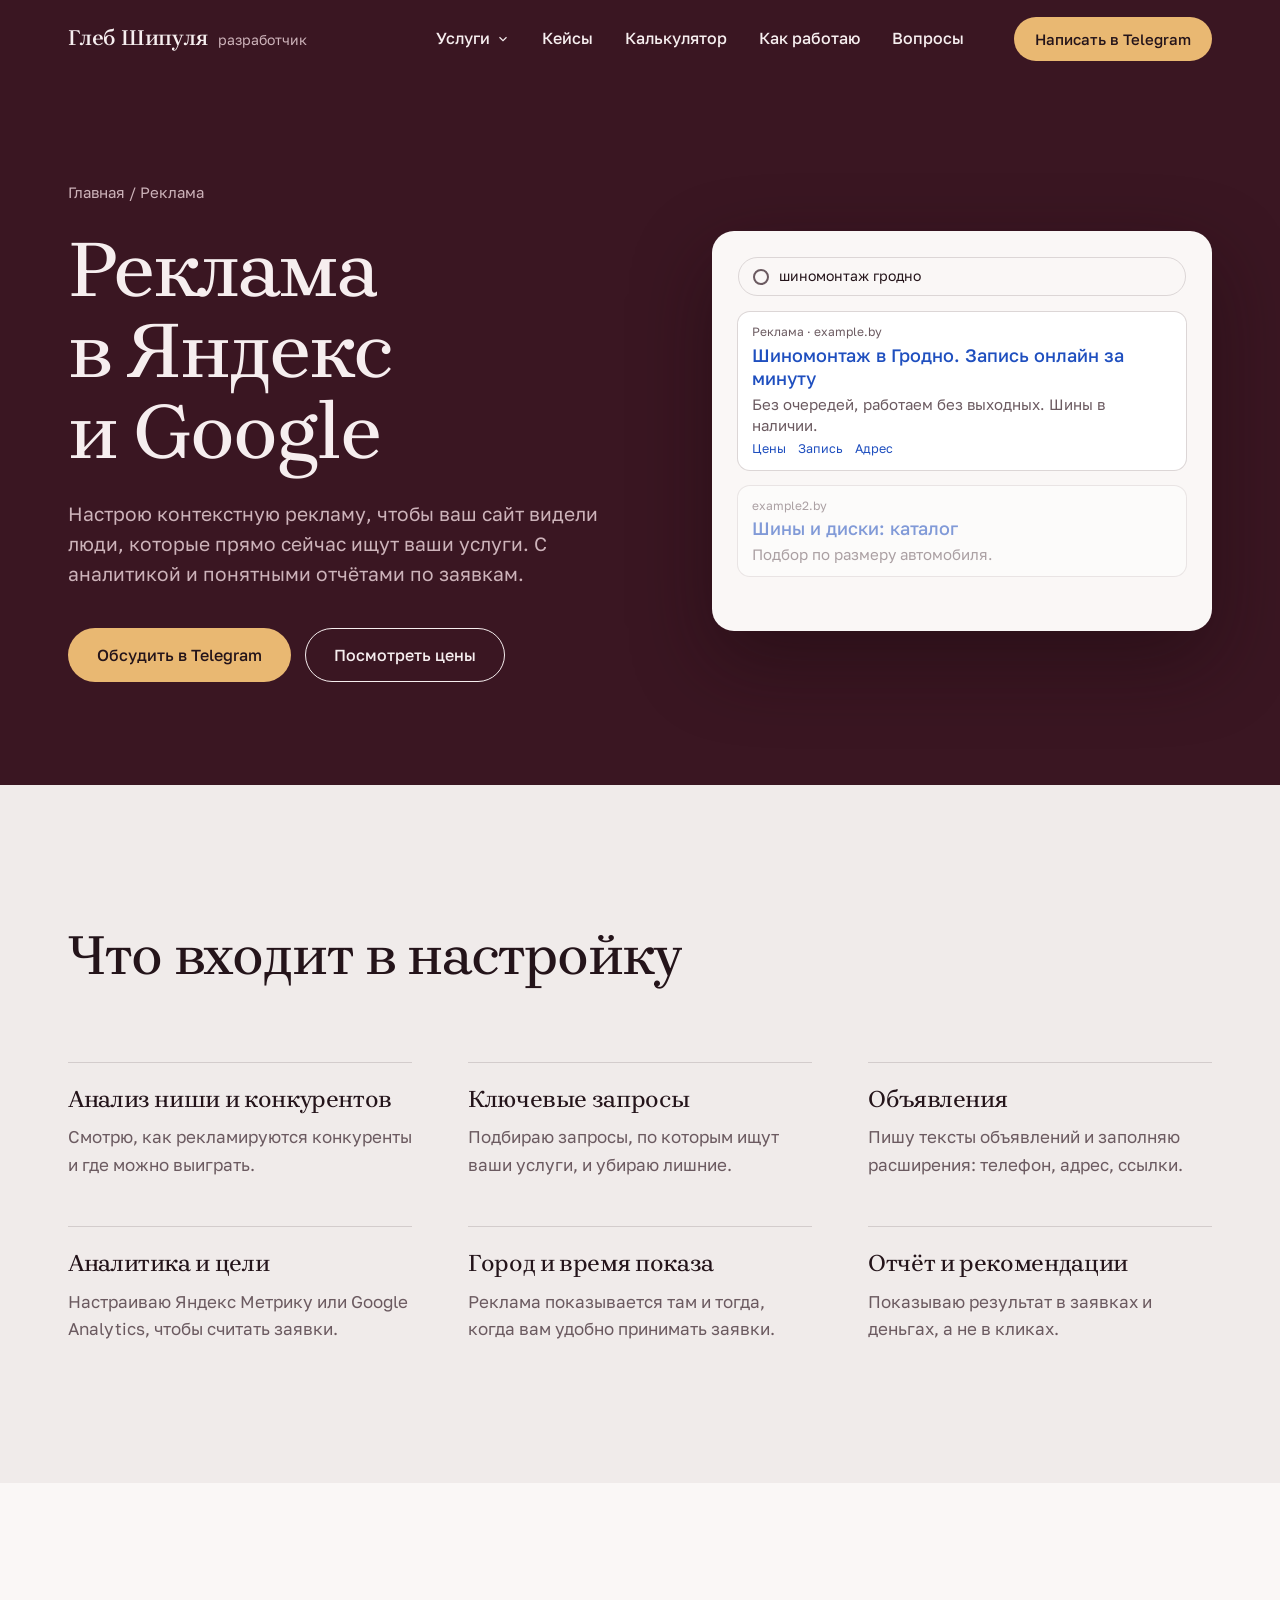
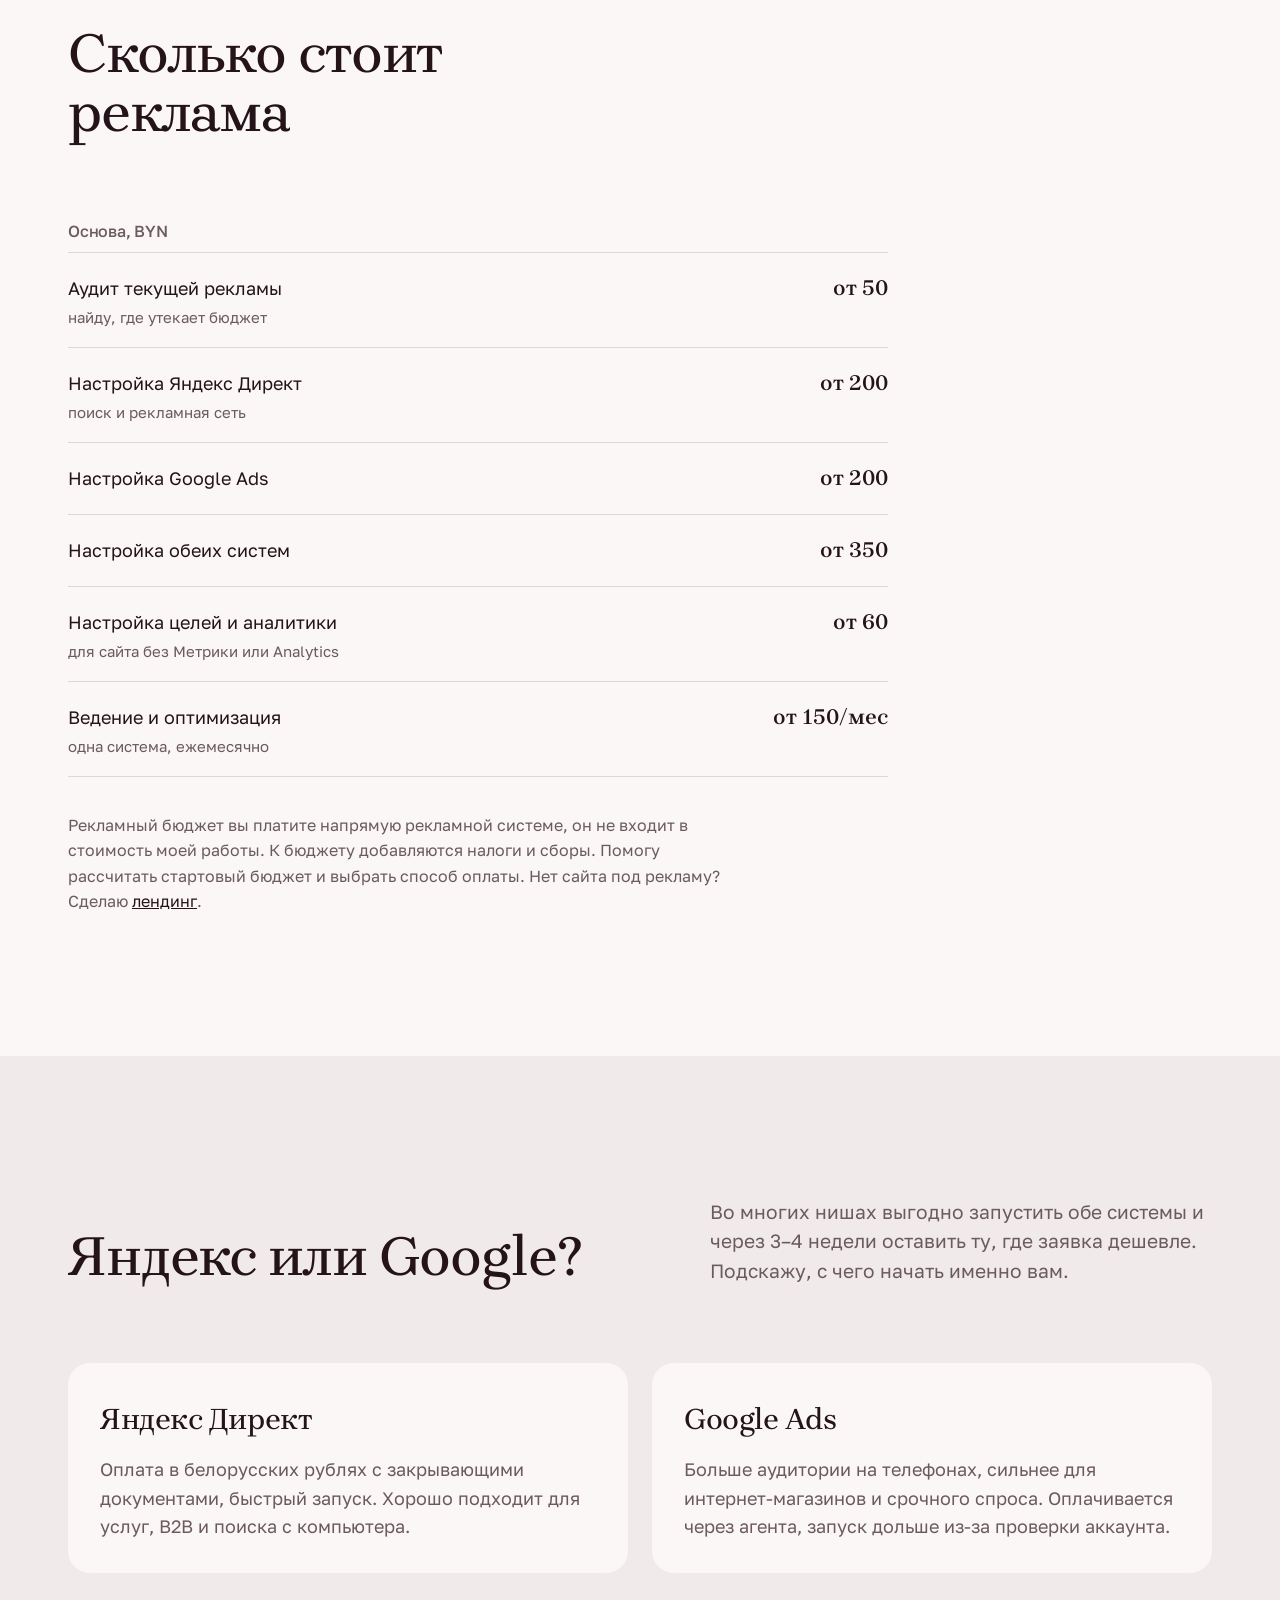
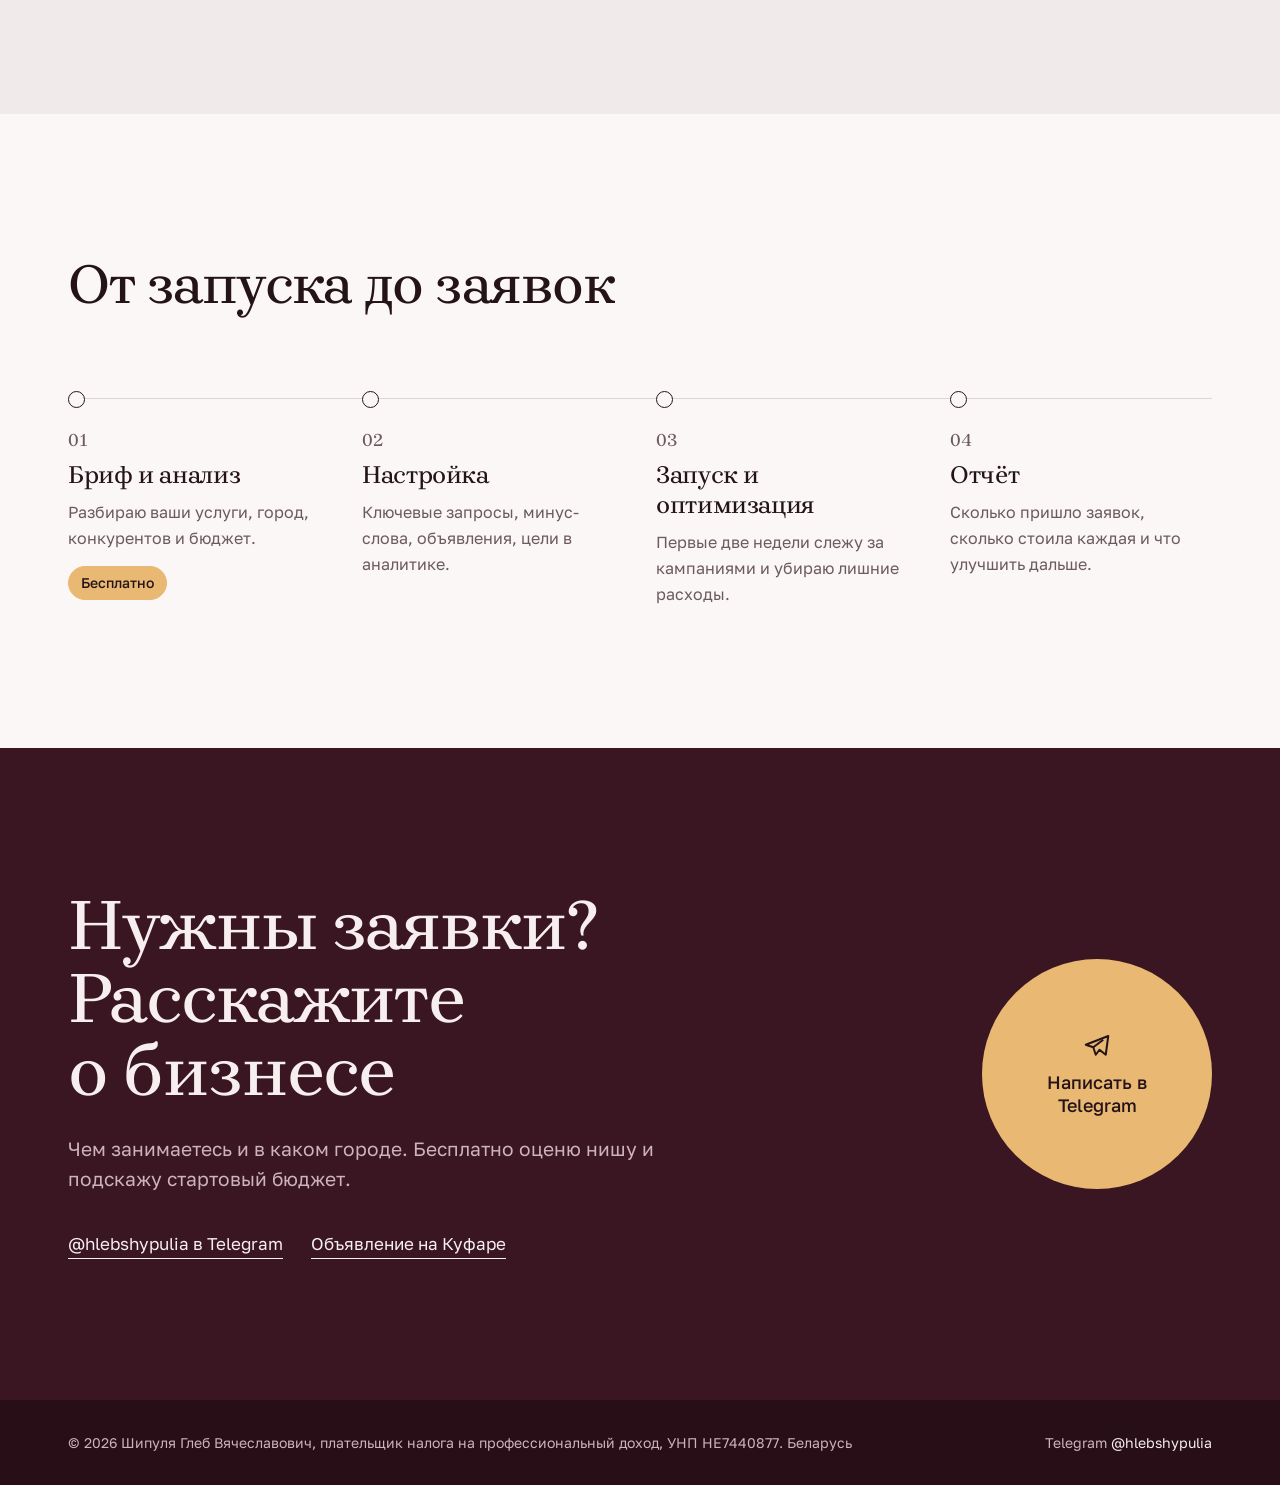
==== commit 7c608c68: "Switch to wine and gold color scheme; move colors into theme tokens Co-Authored-By: Claude Opus 5.5 " ====
--- a/ads/index.html
+++ b/ads/index.html
@@ -9,11 +9,11 @@
 <meta property="og:title" content="Реклама в Яндекс и Google — Глеб Шипуля">
 <meta property="og:description" content="Контекстная реклама в Яндекс Директ и Google Ads: настройка, аналитика и отчёты.">
 <meta property="og:locale" content="ru_RU">
-<meta name="theme-color" content="#16352C">
-<link rel="icon" href="data:image/svg+xml,%3Csvg xmlns='http://www.w3.org/2000/svg' viewBox='0 0 64 64'%3E%3Crect width='64' height='64' rx='16' fill='%2316352C'/%3E%3Ctext x='32' y='46' font-family='Georgia,serif' font-weight='700' font-size='40' text-anchor='middle' fill='%23E8B04B'%3E%D0%93%3C/text%3E%3C/svg%3E">
+<meta name="theme-color" content="#3A1622">
+<link rel="icon" href="data:image/svg+xml,%3Csvg xmlns='http://www.w3.org/2000/svg' viewBox='0 0 64 64'%3E%3Crect width='64' height='64' rx='16' fill='%233A1622'/%3E%3Ctext x='32' y='46' font-family='Georgia,serif' font-weight='700' font-size='40' text-anchor='middle' fill='%23E9B872'%3E%D0%93%3C/text%3E%3C/svg%3E">
 <link rel="preload" href="/fonts/brygada-1918-cyrillic-500-normal.woff2" as="font" type="font/woff2" crossorigin>
 <link rel="preload" href="/fonts/golos-text-cyrillic-400-normal.woff2" as="font" type="font/woff2" crossorigin>
-<link rel="stylesheet" href="/css/site.css?v=8">
+<link rel="stylesheet" href="/css/site.css?v=9">
 </head>
 <body>
 <a class="skip" href="#main">Перейти к содержанию</a>
@@ -55,7 +55,7 @@
 </nav>
 
 <main id="main">
-  <section class="phero pine">
+  <section class="phero dark">
     <div class="wrap">
       <div>
         <p class="crumbs"><a href="/">Главная</a> / Реклама</p>
@@ -132,7 +132,7 @@
       </ol>
     </div>
   </section>
-  <section class="sec pine contact" id="contact">
+  <section class="sec dark contact" id="contact">
     <div class="wrap">
       <div>
         <h2 data-split>Нужны заявки? Расскажите о бизнесе</h2>
@@ -153,6 +153,6 @@
     <span>Telegram <a href="https://t.me/hlebshypulia" target="_blank" rel="noopener">@hlebshypulia</a></span>
   </div>
 </footer>
-<script src="/js/site.js?v=8" defer></script>
+<script src="/js/site.js?v=9" defer></script>
 </body>
 </html>
--- a/css/site.css
+++ b/css/site.css
@@ -1,5 +1,5 @@
 /* Глеб Шипуля — site styles.
-   Pine + fog + amber. Brygada 1918 for display, Golos Text for everything else.
+   Wine + blush + gold. Brygada 1918 for display, Golos Text for everything else.
    One quiet system; the motion lives in the cursor, the hero and the service list. */
 
 @font-face{font-family:"Brygada";font-weight:500;font-display:swap;src:url(/fonts/brygada-1918-latin-500-normal.woff2) format("woff2")}
@@ -15,19 +15,24 @@
 
 :root{
   color-scheme: light;
-  --fog:#E7EAE4;      /* page background */
-  --paper:#F6F7F3;    /* raised light surfaces */
-  --pine:#16352C;     /* dark sections */
-  --pine-2:#1F4337;   /* surfaces on pine */
-  --pine-3:#0F2620;   /* footer */
-  --ink:#15211C;      /* text on light */
-  --muted:#56635D;
-  --line:rgba(21,33,28,.14);
-  --on-pine:#EEF1EA;
-  --on-pine-muted:#A8B7AE;
-  --line-pine:rgba(238,241,234,.16);
-  --amber:#E8B04B;    /* the one accent */
-  --amber-2:#F2C670;
+  --fog:#F0EBEA;        /* page background */
+  --paper:#FAF7F6;      /* raised light surfaces */
+  --deep:#3A1622;       /* dark sections */
+  --deep-2:#4B2030;     /* surfaces on dark */
+  --deep-3:#270E17;     /* footer */
+  --ink:#24141A;        /* text on light */
+  --muted:#6B5A60;
+  --line:rgba(36,20,26,.14);
+  --on-deep:#F6EEEF;
+  --on-deep-muted:#CDB3BA;
+  --line-deep:rgba(246,238,239,.16);
+  --accent:#E9B872;     /* the one accent */
+  --accent-2:#F2CB91;
+  --on-accent:#24141A;
+  --chat-bg:#46202D;
+  --bubble:#5C2C3C;
+  --frame:#1E0A11;
+  --shadow:25,8,14;
 
   --f-display:"Brygada", Georgia, "Times New Roman", serif;
   --f-body:"Golos", -apple-system, "Segoe UI", Roboto, sans-serif;
@@ -45,10 +50,10 @@
 p{margin:0}
 h1,h2,h3{margin:0;font-family:var(--f-display);font-weight:500;letter-spacing:-.015em;text-wrap:balance}
 button{font:inherit;color:inherit}
-:focus-visible{outline:2px solid var(--amber);outline-offset:3px;border-radius:6px}
-::selection{background:var(--amber);color:var(--ink)}
+:focus-visible{outline:2px solid var(--accent);outline-offset:3px;border-radius:6px}
+::selection{background:var(--accent);color:var(--on-accent)}
 .wrap{max-width:var(--wrap);margin:0 auto;padding:0 var(--gut)}
-.skip{position:absolute;left:-9999px;top:8px;z-index:200;background:var(--amber);color:var(--ink);padding:10px 16px;border-radius:999px;text-decoration:none}
+.skip{position:absolute;left:-9999px;top:8px;z-index:200;background:var(--accent);color:var(--on-accent);padding:10px 16px;border-radius:999px;text-decoration:none}
 .skip:focus{left:12px}
 .vh{position:absolute!important;width:1px;height:1px;overflow:hidden;clip:rect(0 0 0 0);white-space:nowrap}
 
@@ -57,24 +62,24 @@
 .h2{font-size:clamp(34px,4.4vw,62px);line-height:1.05;letter-spacing:-.02em}
 .h3{font-size:clamp(24px,2.2vw,30px);line-height:1.15}
 .lead{font-size:clamp(18px,1.5vw,21px);line-height:1.55;color:var(--muted);max-width:56ch}
-.pine .lead,.pine .muted{color:var(--on-pine-muted)}
+.dark .lead,.dark .muted{color:var(--on-deep-muted)}
 .muted{color:var(--muted)}
 .small{font-size:15px;line-height:1.5}
 
 /* ---------- buttons ---------- */
 .btn{display:inline-flex;align-items:center;justify-content:center;gap:10px;min-height:54px;padding:0 28px;border-radius:999px;font-family:var(--f-body);font-weight:500;font-size:16px;line-height:1;text-decoration:none;white-space:nowrap;border:1.5px solid transparent;cursor:pointer;transition:background-color .25s,color .25s,border-color .25s;will-change:transform}
-.btn-amber{background:var(--amber);color:var(--ink)}
-.btn-amber:hover{background:var(--amber-2)}
+.btn-amber{background:var(--accent);color:var(--on-accent)}
+.btn-amber:hover{background:var(--accent-2)}
 .btn-line{border-color:currentColor;background:transparent}
 .btn-line:hover{background:var(--ink);color:var(--paper);border-color:var(--ink)}
-.pine .btn-line:hover{background:var(--on-pine);color:var(--pine);border-color:var(--on-pine)}
+.dark .btn-line:hover{background:var(--on-deep);color:var(--deep);border-color:var(--on-deep)}
 .btn-sm{min-height:44px;padding:0 20px;font-size:15px}
 .btn svg{width:18px;height:18px;fill:none;stroke:currentColor;stroke-width:1.8;stroke-linecap:round;stroke-linejoin:round}
 .link{text-decoration:none;background:linear-gradient(currentColor,currentColor) 0 100%/100% 1px no-repeat;padding-bottom:2px;transition:background-size .3s var(--ease)}
 .link:hover{background-size:0 1px;background-position:100% 100%}
 
 /* ---------- surfaces ---------- */
-.pine{background:var(--pine);color:var(--on-pine)}
+.dark{background:var(--deep);color:var(--on-deep)}
 .paper{background:var(--paper)}
 .sec{padding:clamp(84px,11vw,150px) 0}
 .sec.cont{padding-top:clamp(8px,2vw,24px)}
@@ -84,38 +89,38 @@
 @media (max-width:860px){.sec-head{grid-template-columns:minmax(0,1fr)}}
 
 /* ---------- header ---------- */
-.hdr{position:fixed;inset:0 0 auto 0;z-index:60;color:var(--on-pine);transition:background-color .35s,box-shadow .35s,transform .45s var(--ease)}
-.hdr.solid{background:rgba(22,53,44,.94);box-shadow:0 1px 0 var(--line-pine)}
-@supports (backdrop-filter:blur(10px)){.hdr.solid{background:rgba(22,53,44,.82);backdrop-filter:blur(14px)}}
+.hdr{position:fixed;inset:0 0 auto 0;z-index:60;color:var(--on-deep);transition:background-color .35s,box-shadow .35s,transform .45s var(--ease)}
+.hdr.solid{background:color-mix(in srgb,var(--deep) 94%,transparent);box-shadow:0 1px 0 var(--line-deep)}
+@supports (backdrop-filter:blur(10px)){.hdr.solid{background:color-mix(in srgb,var(--deep) 82%,transparent);backdrop-filter:blur(14px)}}
 .hdr.hide{transform:translateY(-100%)}
 .hdr .wrap{display:flex;align-items:center;gap:28px;height:78px}
 .logo{display:flex;align-items:baseline;gap:10px;text-decoration:none;font-family:var(--f-display);font-weight:600;font-size:22px;letter-spacing:-.01em;white-space:nowrap}
-.logo small{font-family:var(--f-body);font-weight:400;font-size:14px;color:var(--on-pine-muted);letter-spacing:0}
+.logo small{font-family:var(--f-body);font-weight:400;font-size:14px;color:var(--on-deep-muted);letter-spacing:0}
 .nav{display:flex;align-items:center;gap:4px;margin-left:auto}
 .nav > a,.drop-btn{display:inline-flex;align-items:center;gap:6px;height:42px;padding:0 14px;border-radius:999px;text-decoration:none;font-size:16px;font-weight:500;background:none;border:0;cursor:pointer;transition:background-color .2s}
-.nav > a:hover,.drop-btn:hover,.drop-btn[aria-expanded="true"]{background:rgba(238,241,234,.1)}
-.nav > a[aria-current="page"]{box-shadow:inset 0 0 0 1.5px var(--line-pine)}
+.nav > a:hover,.drop-btn:hover,.drop-btn[aria-expanded="true"]{background:color-mix(in srgb,var(--on-deep) 10%,transparent)}
+.nav > a[aria-current="page"]{box-shadow:inset 0 0 0 1.5px var(--line-deep)}
 .drop{position:relative}
 .drop-btn svg{width:14px;height:14px;fill:none;stroke:currentColor;stroke-width:2;transition:transform .25s}
 .drop-btn[aria-expanded="true"] svg{transform:rotate(180deg)}
-.drop-menu{position:absolute;top:calc(100% + 12px);left:-12px;width:420px;background:var(--paper);color:var(--ink);border-radius:20px;padding:10px;box-shadow:0 24px 60px rgba(10,24,19,.28)}
+.drop-menu{position:absolute;top:calc(100% + 12px);left:-12px;width:420px;background:var(--paper);color:var(--ink);border-radius:20px;padding:10px;box-shadow:0 24px 60px rgba(var(--shadow),.28)}
 .drop-menu[hidden]{display:none}
 .drop-menu a{display:grid;grid-template-columns:1fr auto;gap:2px 16px;padding:12px 14px;border-radius:12px;text-decoration:none}
 .drop-menu a:hover,.drop-menu a[aria-current="page"]{background:var(--fog)}
 .drop-menu b{font-weight:500}
 .drop-menu span{color:var(--muted);font-size:15px;white-space:nowrap}
 .hdr-cta{margin-left:8px}
-.burger{display:none;margin-left:auto;width:48px;height:48px;border-radius:50%;border:1.5px solid var(--line-pine);background:none;cursor:pointer;position:relative}
+.burger{display:none;margin-left:auto;width:48px;height:48px;border-radius:50%;border:1.5px solid var(--line-deep);background:none;cursor:pointer;position:relative}
 .burger i{position:absolute;left:14px;right:14px;height:1.5px;background:currentColor;transition:transform .3s var(--ease),top .3s var(--ease)}
 .burger i:nth-child(1){top:19px}.burger i:nth-child(2){top:27px}
 .burger[aria-expanded="true"] i:nth-child(1){top:23px;transform:rotate(45deg)}
 .burger[aria-expanded="true"] i:nth-child(2){top:23px;transform:rotate(-45deg)}
-.mnav{position:fixed;inset:0;z-index:55;background:var(--pine);color:var(--on-pine);padding:100px var(--gut) 40px;overflow-y:auto;display:flex;flex-direction:column}
+.mnav{position:fixed;inset:0;z-index:55;background:var(--deep);color:var(--on-deep);padding:100px var(--gut) 40px;overflow-y:auto;display:flex;flex-direction:column}
 .mnav[hidden]{display:none}
 .mnav a{text-decoration:none}
 .mnav .big{font-family:var(--f-display);font-size:clamp(30px,8vw,44px);line-height:1.15;padding:6px 0;display:flex;justify-content:space-between;align-items:baseline;gap:12px}
-.mnav .big span{font-family:var(--f-body);font-size:15px;color:var(--on-pine-muted);white-space:nowrap}
-.mnav .sep{height:1px;background:var(--line-pine);margin:18px 0}
+.mnav .big span{font-family:var(--f-body);font-size:15px;color:var(--on-deep-muted);white-space:nowrap}
+.mnav .sep{height:1px;background:var(--line-deep);margin:18px 0}
 .mnav .sm{font-size:19px;padding:8px 0}
 .mnav .btn{margin-top:28px;align-self:flex-start}
 @media (max-width:1080px){.nav,.hdr-cta{display:none}.burger{display:block}}
@@ -130,13 +135,13 @@
 .hero-cta{display:flex;flex-wrap:wrap;gap:14px;margin-top:40px}
 .hero-art{position:relative;height:min(64vh,600px);min-height:420px}
 .hero-art .layer{position:absolute;will-change:transform}
-.art-app{right:0;top:6%;width:96%;border-radius:14px;overflow:hidden;box-shadow:0 30px 80px rgba(5,15,11,.5)}
-.art-phone{left:2%;bottom:0;width:42%;border-radius:30px;overflow:hidden;border:6px solid #0B1A15;box-shadow:0 30px 70px rgba(5,15,11,.55)}
-.art-cap{position:absolute;right:0;bottom:6%;max-width:250px;background:var(--paper);color:var(--ink);border-radius:16px;padding:14px 18px;font-size:15px;line-height:1.4;box-shadow:0 20px 50px rgba(5,15,11,.35)}
+.art-app{right:0;top:6%;width:96%;border-radius:14px;overflow:hidden;box-shadow:0 30px 80px rgba(var(--shadow),.5)}
+.art-phone{left:2%;bottom:0;width:42%;border-radius:30px;overflow:hidden;border:6px solid var(--frame);box-shadow:0 30px 70px rgba(var(--shadow),.55)}
+.art-cap{position:absolute;right:0;bottom:6%;max-width:250px;background:var(--paper);color:var(--ink);border-radius:16px;padding:14px 18px;font-size:15px;line-height:1.4;box-shadow:0 20px 50px rgba(var(--shadow),.35)}
 .art-cap b{display:block;font-family:var(--f-display);font-weight:600;font-size:24px;line-height:1.1;margin-bottom:4px}
-.hero-facts{display:grid;grid-template-columns:repeat(4,minmax(0,1fr));border-top:1px solid var(--line-pine)}
-.hero-facts div{padding:22px 24px 26px 0;font-size:15px;line-height:1.45;color:var(--on-pine-muted)}
-.hero-facts b{display:block;color:var(--on-pine);font-weight:500;font-size:17px;margin-bottom:2px}
+.hero-facts{display:grid;grid-template-columns:repeat(4,minmax(0,1fr));border-top:1px solid var(--line-deep)}
+.hero-facts div{padding:22px 24px 26px 0;font-size:15px;line-height:1.45;color:var(--on-deep-muted)}
+.hero-facts b{display:block;color:var(--on-deep);font-weight:500;font-size:17px;margin-bottom:2px}
 @media (max-width:980px){
   .hero-main{grid-template-columns:minmax(0,1fr)}
   .hero-art{height:auto;min-height:0;aspect-ratio:1.25;max-width:560px;width:100%}
@@ -148,9 +153,9 @@
 .phero{padding:calc(78px + clamp(48px,8vw,110px)) 0 clamp(64px,8vw,110px)}
 .phero .wrap{display:grid;grid-template-columns:minmax(0,1.1fr) minmax(0,1fr);gap:56px;align-items:center}
 .phero.solo .wrap{grid-template-columns:minmax(0,1fr)}
-.crumbs{font-size:15px;color:var(--on-pine-muted);margin-bottom:26px}
+.crumbs{font-size:15px;color:var(--on-deep-muted);margin-bottom:26px}
 .crumbs a{text-decoration:none}
-.crumbs a:hover{color:var(--on-pine)}
+.crumbs a:hover{color:var(--on-deep)}
 .phero h1{max-width:17ch}
 .phero .lead{margin-top:26px}
 .phero-art{justify-self:end;width:100%;max-width:500px}
@@ -166,7 +171,7 @@
 .svc-row .go{width:52px;height:52px;border-radius:50%;border:1.5px solid var(--line);display:grid;place-items:center;transition:background-color .3s,border-color .3s,transform .5s var(--ease)}
 .svc-row .go svg{width:20px;height:20px;fill:none;stroke:currentColor;stroke-width:1.7;stroke-linecap:round;stroke-linejoin:round}
 .svc-row a:hover h3{transform:translateX(14px)}
-.svc-row a:hover .go{background:var(--amber);border-color:var(--amber);transform:rotate(-45deg)}
+.svc-row a:hover .go{background:var(--accent);border-color:var(--accent);transform:rotate(-45deg)}
 @media (max-width:860px){
   .svc-row a{grid-template-columns:minmax(0,1fr) auto;gap:10px 18px;padding:26px 0}
   .svc-row h3{grid-column:1}
@@ -176,19 +181,19 @@
 }
 .preview{position:fixed;left:0;top:0;z-index:40;width:340px;pointer-events:none;opacity:0;transform:translate3d(-50%,-50%,0) scale(.6);transition:opacity .3s,transform .45s var(--ease);will-change:transform,opacity}
 .preview.on{opacity:1}
-.preview-in{position:relative;width:340px;height:250px;border-radius:18px;overflow:hidden;background:var(--pine);box-shadow:0 30px 70px rgba(10,24,19,.35)}
+.preview-in{position:relative;width:340px;height:250px;border-radius:18px;overflow:hidden;background:var(--deep);box-shadow:0 30px 70px rgba(var(--shadow),.35)}
 .preview-in > *{position:absolute;inset:0;opacity:0;transition:opacity .25s}
 .preview-in > .on{opacity:1}
 .preview-in img{width:100%;height:100%;object-fit:cover;object-position:top}
 @media (hover:none),(max-width:860px){.preview{display:none}}
 
 /* ---------- mock screens (pure HTML, reused in previews and page heroes) ---------- */
-.mock{background:var(--pine-2);color:var(--on-pine);display:flex;flex-direction:column;font-size:14px;line-height:1.35}
-.mock-chat{padding:16px;gap:8px;justify-content:flex-end;background:#18392F}
-.mock-chat .m{max-width:78%;padding:9px 13px;border-radius:14px;background:#2A5446}
-.mock-chat .m.me{align-self:flex-end;background:var(--amber);color:var(--ink)}
+.mock{background:var(--deep-2);color:var(--on-deep);display:flex;flex-direction:column;font-size:14px;line-height:1.35}
+.mock-chat{padding:16px;gap:8px;justify-content:flex-end;background:var(--chat-bg)}
+.mock-chat .m{max-width:78%;padding:9px 13px;border-radius:14px;background:var(--bubble)}
+.mock-chat .m.me{align-self:flex-end;background:var(--accent);color:var(--on-accent)}
 .mock-chat .kb{display:flex;gap:6px}
-.mock-chat .kb span{flex:1;text-align:center;padding:7px;border-radius:10px;border:1px solid var(--line-pine);font-size:13px}
+.mock-chat .kb span{flex:1;text-align:center;padding:7px;border-radius:10px;border:1px solid var(--line-deep);font-size:13px}
 .mock-ad{background:var(--paper);color:var(--ink);padding:18px;gap:12px}
 .mock-ad .q{display:flex;align-items:center;gap:10px;border:1.5px solid var(--line);border-radius:999px;padding:9px 14px;font-size:14px}
 .mock-ad .q::before{content:"";width:12px;height:12px;border:2px solid var(--muted);border-radius:50%}
@@ -205,7 +210,7 @@
 .mock-speed .ring.good{border:5px solid #3E9B6E;color:#23664A}
 .mock-speed .row span{font-size:14px;color:var(--muted)}
 .mock-speed .row b{display:block;color:var(--ink);font-weight:500;font-size:16px}
-.mock-big{border-radius:22px;overflow:hidden;box-shadow:0 30px 80px rgba(5,15,11,.45);aspect-ratio:1.25;position:relative}
+.mock-big{border-radius:22px;overflow:hidden;box-shadow:0 30px 80px rgba(var(--shadow),.45);aspect-ratio:1.25;position:relative}
 .mock-big > .mock{position:absolute;inset:0;font-size:16px}
 .mock-big .mock-chat{padding:24px;gap:10px}
 .mock-big .mock-ad{padding:26px;gap:16px}
@@ -215,9 +220,9 @@
 .mock-big .mock-speed .ring{width:96px;height:96px;font-size:30px}
 .mock-big .mock-speed .row b{font-size:19px}
 .mock-big .mock-speed .row span{font-size:16px}
-.shot{border-radius:22px;overflow:hidden;box-shadow:0 30px 80px rgba(5,15,11,.45)}
+.shot{border-radius:22px;overflow:hidden;box-shadow:0 30px 80px rgba(var(--shadow),.45)}
 .phone-pair{display:flex;gap:18px;align-items:flex-start}
-.phone-pair .ph{flex:1;border-radius:28px;overflow:hidden;border:6px solid #0B1A15;box-shadow:0 30px 70px rgba(5,15,11,.45)}
+.phone-pair .ph{flex:1;border-radius:28px;overflow:hidden;border:6px solid var(--frame);box-shadow:0 30px 70px rgba(var(--shadow),.45)}
 .phone-pair .ph:last-child{margin-top:48px}
 
 /* ---------- cases ---------- */
@@ -228,16 +233,16 @@
 .case-media .shot img,.case-media .ph img{transition:transform 1.2s var(--ease)}
 .case-media:hover .shot img,.case-media:hover .ph img{transform:scale(1.035)}
 .case h3{font-size:clamp(34px,3.6vw,52px);line-height:1.05}
-.case .where{color:var(--on-pine-muted);margin-top:10px}
+.case .where{color:var(--on-deep-muted);margin-top:10px}
 .paper .case .where,.case.on-light .where{color:var(--muted)}
 .case .desc{margin-top:22px;max-width:48ch}
-.case .result{display:flex;align-items:baseline;flex-wrap:wrap;gap:6px 16px;margin-top:28px;padding-top:24px;border-top:1px solid var(--line-pine)}
-.case .result s{font-family:var(--f-display);font-size:clamp(28px,3vw,40px);color:var(--on-pine-muted);text-decoration-thickness:2px}
-.case .result b{font-family:var(--f-display);font-weight:500;font-size:clamp(40px,4.6vw,64px);line-height:1;color:var(--amber)}
-.case .result small{flex-basis:100%;font-size:15px;color:var(--on-pine-muted)}
+.case .result{display:flex;align-items:baseline;flex-wrap:wrap;gap:6px 16px;margin-top:28px;padding-top:24px;border-top:1px solid var(--line-deep)}
+.case .result s{font-family:var(--f-display);font-size:clamp(28px,3vw,40px);color:var(--on-deep-muted);text-decoration-thickness:2px}
+.case .result b{font-family:var(--f-display);font-weight:500;font-size:clamp(40px,4.6vw,64px);line-height:1;color:var(--accent)}
+.case .result small{flex-basis:100%;font-size:15px;color:var(--on-deep-muted)}
 .case .actions{display:flex;flex-wrap:wrap;gap:12px;margin-top:32px}
 .tags{display:flex;flex-wrap:wrap;gap:8px;list-style:none;padding:0;margin:26px 0 0}
-.tags li{font-size:15px;padding:7px 14px;border-radius:999px;border:1px solid var(--line-pine)}
+.tags li{font-size:15px;padding:7px 14px;border-radius:999px;border:1px solid var(--line-deep)}
 .on-light .tags li{border-color:var(--line)}
 @media (max-width:900px){.case{grid-template-columns:minmax(0,1fr)}.case.flip .case-media{order:0}}
 
@@ -265,10 +270,10 @@
 /* ---------- features ---------- */
 .feats{display:grid;grid-template-columns:repeat(3,minmax(0,1fr));gap:48px 56px}
 .feat{padding-top:22px;border-top:1px solid var(--line)}
-.pine .feat{border-color:var(--line-pine)}
+.dark .feat{border-color:var(--line-deep)}
 .feat h3{font-size:24px;line-height:1.2}
 .feat p{margin-top:10px;color:var(--muted);font-size:17px}
-.pine .feat p{color:var(--on-pine-muted)}
+.dark .feat p{color:var(--on-deep-muted)}
 .feats.two{grid-template-columns:repeat(2,minmax(0,1fr))}
 @media (max-width:900px){.feats{grid-template-columns:repeat(2,minmax(0,1fr))}}
 @media (max-width:600px){.feats,.feats.two{grid-template-columns:minmax(0,1fr);gap:32px}}
@@ -296,15 +301,15 @@
 .step:last-child::before{right:0}
 .step::after{content:"";position:absolute;left:0;top:0;width:15px;height:15px;border-radius:50%;background:var(--fog);border:1.5px solid var(--ink)}
 .paper .step::after{background:var(--paper)}
-.pine .step::before{background:var(--line-pine)}
-.pine .step::after{background:var(--pine);border-color:var(--on-pine)}
+.dark .step::before{background:var(--line-deep)}
+.dark .step::after{background:var(--deep);border-color:var(--on-deep)}
 .step .num{font-family:var(--f-display);font-size:18px;color:var(--muted)}
-.pine .step .num{color:var(--on-pine-muted)}
+.dark .step .num{color:var(--on-deep-muted)}
 .step h3{font-size:25px;line-height:1.2;margin-top:6px}
 .step p{margin-top:10px;color:var(--muted);font-size:16px}
-.pine .step p{color:var(--on-pine-muted)}
+.dark .step p{color:var(--on-deep-muted)}
 .step .pay{display:inline-block;margin-top:14px;font-size:14px;font-weight:500;padding:5px 12px;border-radius:999px;border:1px solid var(--line)}
-.step .pay.free{background:var(--amber);border-color:var(--amber);color:var(--ink)}
+.step .pay.free{background:var(--accent);border-color:var(--accent);color:var(--on-accent)}
 @media (max-width:900px){.steps{grid-template-columns:repeat(2,minmax(0,1fr));gap:44px 32px}.step:nth-child(2n)::before{right:0}}
 @media (max-width:560px){.steps{grid-template-columns:minmax(0,1fr)}.step::before{right:0}}
 
@@ -319,60 +324,60 @@
 .plat .nm{display:block;font-weight:500}
 .plat .sub2{display:block;font-size:14px;color:var(--muted);margin-top:2px}
 .plat .pr{display:block;font-size:15px;margin-top:10px}
-.plat input:checked + label{background:var(--pine);color:var(--on-pine);border-color:var(--pine)}
-.plat input:checked + label .sub2{color:var(--on-pine-muted)}
-.plat input:focus-visible + label,.mod input:focus-visible + label{outline:2px solid var(--amber);outline-offset:2px}
+.plat input:checked + label{background:var(--deep);color:var(--on-deep);border-color:var(--deep)}
+.plat input:checked + label .sub2{color:var(--on-deep-muted)}
+.plat input:focus-visible + label,.mod input:focus-visible + label{outline:2px solid var(--accent);outline-offset:2px}
 .included{display:flex;flex-wrap:wrap;gap:8px;margin:0 0 40px}
 .included span{font-size:15px;padding:7px 14px;border-radius:999px;background:var(--paper);border:1px solid var(--line)}
 .mods{display:grid;grid-template-columns:repeat(2,minmax(0,1fr));gap:0 28px}
 .mod label{display:flex;align-items:center;gap:14px;padding:13px 0;border-bottom:1px solid var(--line);cursor:pointer}
 .mod .box{flex:none;width:22px;height:22px;border-radius:7px;border:1.5px solid var(--ink);display:grid;place-items:center;transition:background-color .2s}
-.mod .box svg{width:14px;height:14px;fill:none;stroke:var(--ink);stroke-width:3;opacity:0}
-.mod input:checked + label .box{background:var(--amber);border-color:var(--amber)}
+.mod .box svg{width:14px;height:14px;fill:none;stroke:var(--on-accent);stroke-width:3;opacity:0}
+.mod input:checked + label .box{background:var(--accent);border-color:var(--accent)}
 .mod input:checked + label .box svg{opacity:1}
 .mod .nm{flex:1;font-size:16px}
 .mod .pr{font-size:15px;color:var(--muted);white-space:nowrap}
-.est{position:sticky;top:100px;background:var(--pine);color:var(--on-pine);border-radius:24px;padding:32px}
-.est-t{font-size:15px;color:var(--on-pine-muted)}
+.est{position:sticky;top:100px;background:var(--deep);color:var(--on-deep);border-radius:24px;padding:32px}
+.est-t{font-size:15px;color:var(--on-deep-muted)}
 .est-sum{font-family:var(--f-display);font-weight:500;font-size:clamp(48px,5vw,68px);line-height:1;margin-top:10px}
-.est-sum small{font-size:.4em;margin-right:8px;color:var(--on-pine-muted)}
+.est-sum small{font-size:.4em;margin-right:8px;color:var(--on-deep-muted)}
 .est-sum em{font-style:normal;font-size:.4em;margin-left:8px}
-.est-days{display:block;margin-top:10px;color:var(--amber)}
+.est-days{display:block;margin-top:10px;color:var(--accent)}
 .est-list{list-style:none;margin:24px 0 0;padding:0;font-size:15px}
-.est-list li{display:flex;justify-content:space-between;gap:16px;padding:9px 0;border-top:1px solid var(--line-pine)}
-.est-note{font-size:14px;color:var(--on-pine-muted);margin-top:18px}
+.est-list li{display:flex;justify-content:space-between;gap:16px;padding:9px 0;border-top:1px solid var(--line-deep)}
+.est-note{font-size:14px;color:var(--on-deep-muted);margin-top:18px}
 .est .btn{width:100%;margin-top:14px}
 .est .btn:first-of-type{margin-top:24px}
-.copied{min-height:22px;margin-top:10px;font-size:14px;color:var(--amber)}
+.copied{min-height:22px;margin-top:10px;font-size:14px;color:var(--accent)}
 @media (max-width:980px){.calc{grid-template-columns:minmax(0,1fr)}.est{position:static}}
 @media (max-width:600px){.mods{grid-template-columns:minmax(0,1fr)}}
 
 /* ---------- bot demo ---------- */
 .demo{display:grid;grid-template-columns:minmax(0,1fr) minmax(0,420px);gap:64px;align-items:center}
 .points{display:flex;flex-direction:column;gap:22px;margin-top:8px}
-.points div{padding-left:22px;border-left:2px solid var(--amber)}
+.points div{padding-left:22px;border-left:2px solid var(--accent)}
 .points b{display:block;font-weight:500}
 .points span{color:var(--muted);font-size:16px}
-.pine .points span{color:var(--on-pine-muted)}
-.chat{position:relative;background:#18392F;color:var(--on-pine);border-radius:26px;padding:16px;box-shadow:0 30px 80px rgba(5,15,11,.35)}
-.chat-top{display:flex;align-items:center;gap:12px;padding:4px 4px 14px;border-bottom:1px solid var(--line-pine)}
-.chat-av{width:42px;height:42px;border-radius:50%;background:var(--amber);color:var(--ink);display:grid;place-items:center;font-family:var(--f-display);font-weight:600}
+.dark .points span{color:var(--on-deep-muted)}
+.chat{position:relative;background:var(--chat-bg);color:var(--on-deep);border-radius:26px;padding:16px;box-shadow:0 30px 80px rgba(var(--shadow),.35)}
+.chat-top{display:flex;align-items:center;gap:12px;padding:4px 4px 14px;border-bottom:1px solid var(--line-deep)}
+.chat-av{width:42px;height:42px;border-radius:50%;background:var(--accent);color:var(--on-accent);display:grid;place-items:center;font-family:var(--f-display);font-weight:600}
 .chat-top .nm{font-weight:500}
-.chat-top .st{font-size:13px;color:var(--on-pine-muted)}
-.chat-top .btn{margin-left:auto;min-height:36px;padding:0 14px;font-size:14px;border-color:var(--line-pine)}
+.chat-top .st{font-size:13px;color:var(--on-deep-muted)}
+.chat-top .btn{margin-left:auto;min-height:36px;padding:0 14px;font-size:14px;border-color:var(--line-deep)}
 .chat-log{height:330px;overflow-y:auto;display:flex;flex-direction:column;gap:8px;padding:16px 4px}
 .msg{max-width:82%;padding:10px 14px;border-radius:16px;font-size:15px;line-height:1.4;white-space:pre-line;animation:msgIn .3s var(--ease)}
-.msg.bot{background:#2A5446;border-bottom-left-radius:5px}
-.msg.me{align-self:flex-end;background:var(--amber);color:var(--ink);border-bottom-right-radius:5px}
+.msg.bot{background:var(--bubble);border-bottom-left-radius:5px}
+.msg.me{align-self:flex-end;background:var(--accent);color:var(--on-accent);border-bottom-right-radius:5px}
 @keyframes msgIn{from{opacity:0;transform:translateY(8px)}to{opacity:1;transform:none}}
-.typing{display:flex;gap:4px;padding:14px;background:#2A5446;border-radius:16px;align-self:flex-start}
-.typing i{width:6px;height:6px;border-radius:50%;background:var(--on-pine-muted);animation:dot 1s infinite}
+.typing{display:flex;gap:4px;padding:14px;background:var(--bubble);border-radius:16px;align-self:flex-start}
+.typing i{width:6px;height:6px;border-radius:50%;background:var(--on-deep-muted);animation:dot 1s infinite}
 .typing i:nth-child(2){animation-delay:.15s}.typing i:nth-child(3){animation-delay:.3s}
 @keyframes dot{0%,60%,100%{opacity:.3}30%{opacity:1}}
-.chat-kb{display:grid;grid-template-columns:repeat(auto-fit,minmax(110px,1fr));gap:8px;padding-top:12px;border-top:1px solid var(--line-pine)}
-.chat-kb button{min-height:44px;border-radius:12px;border:1px solid var(--line-pine);background:transparent;cursor:pointer;font-size:15px;transition:background-color .2s}
-.chat-kb button:hover{background:rgba(238,241,234,.08)}
-.notif{position:absolute;left:16px;right:16px;top:74px;background:var(--paper);color:var(--ink);border-radius:14px;padding:12px 16px;font-size:15px;box-shadow:0 20px 50px rgba(5,15,11,.35);animation:msgIn .35s var(--ease)}
+.chat-kb{display:grid;grid-template-columns:repeat(auto-fit,minmax(110px,1fr));gap:8px;padding-top:12px;border-top:1px solid var(--line-deep)}
+.chat-kb button{min-height:44px;border-radius:12px;border:1px solid var(--line-deep);background:transparent;cursor:pointer;font-size:15px;transition:background-color .2s}
+.chat-kb button:hover{background:color-mix(in srgb,var(--on-deep) 8%,transparent)}
+.notif{position:absolute;left:16px;right:16px;top:74px;background:var(--paper);color:var(--ink);border-radius:14px;padding:12px 16px;font-size:15px;box-shadow:0 20px 50px rgba(var(--shadow),.35);animation:msgIn .35s var(--ease)}
 .notif small{display:block;color:var(--muted);font-size:13px}
 @media (max-width:900px){.demo{grid-template-columns:minmax(0,1fr)}}
 
@@ -396,16 +401,16 @@
 .contact h2{font-size:clamp(40px,5.6vw,84px);line-height:1.02;max-width:14ch}
 .contact .lead{margin-top:26px}
 .contact-links{display:flex;flex-wrap:wrap;gap:12px 28px;margin-top:36px;font-size:17px}
-.contact-links span{color:var(--on-pine-muted)}
-.orb{width:clamp(180px,18vw,240px);aspect-ratio:1;border-radius:50%;background:var(--amber);color:var(--ink);display:flex;flex-direction:column;align-items:center;justify-content:center;gap:10px;text-align:center;text-decoration:none;font-weight:500;font-size:18px;line-height:1.3;padding:24px;transition:background-color .3s;will-change:transform}
-.orb:hover{background:var(--amber-2)}
+.contact-links span{color:var(--on-deep-muted)}
+.orb{width:clamp(180px,18vw,240px);aspect-ratio:1;border-radius:50%;background:var(--accent);color:var(--on-accent);display:flex;flex-direction:column;align-items:center;justify-content:center;gap:10px;text-align:center;text-decoration:none;font-weight:500;font-size:18px;line-height:1.3;padding:24px;transition:background-color .3s;will-change:transform}
+.orb:hover{background:var(--accent-2)}
 .orb svg{display:block;width:30px;height:30px;fill:none;stroke:currentColor;stroke-width:1.6;stroke-linejoin:round}
 @media (max-width:800px){.contact .wrap{grid-template-columns:minmax(0,1fr)}.orb{justify-self:start}}
 
 /* ---------- footer ---------- */
-.foot{background:var(--pine-3);color:var(--on-pine-muted);font-size:14px;line-height:1.5;padding:32px 0}
+.foot{background:var(--deep-3);color:var(--on-deep-muted);font-size:14px;line-height:1.5;padding:32px 0}
 .foot .wrap{display:flex;flex-wrap:wrap;justify-content:space-between;gap:12px 32px}
-.foot a{color:var(--on-pine);text-decoration:none}
+.foot a{color:var(--on-deep);text-decoration:none}
 
 /* ---------- misc blocks ---------- */
 .center-cta{margin-top:56px}
@@ -420,9 +425,9 @@
 .has-cursor .cur,.has-cursor .cur-ring{opacity:1}
 .cur{width:8px;height:8px;margin:-4px 0 0 -4px;background:#fff;mix-blend-mode:difference}
 .cur-ring{width:40px;height:40px;margin:-20px 0 0 -20px;border:1px solid #fff;mix-blend-mode:difference;display:grid;place-items:center;transition:opacity .3s,width .45s var(--ease),height .45s var(--ease),margin .45s var(--ease),background-color .3s,border-color .3s}
-.cur-ring span{font-size:14px;font-weight:500;color:var(--ink);opacity:0;transition:opacity .2s;white-space:nowrap}
+.cur-ring span{font-size:14px;font-weight:500;color:var(--on-accent);opacity:0;transition:opacity .2s;white-space:nowrap}
 .cur-ring.hover{width:64px;height:64px;margin:-32px 0 0 -32px}
-.cur-ring.label{width:96px;height:96px;margin:-48px 0 0 -48px;background:var(--amber);border-color:var(--amber);mix-blend-mode:normal}
+.cur-ring.label{width:96px;height:96px;margin:-48px 0 0 -48px;background:var(--accent);border-color:var(--accent);mix-blend-mode:normal}
 .cur-ring.label span{opacity:1}
 .has-cursor .cur.hide,.has-cursor .cur-ring.hide{opacity:0}
 .has-cursor .cur.label{opacity:0}
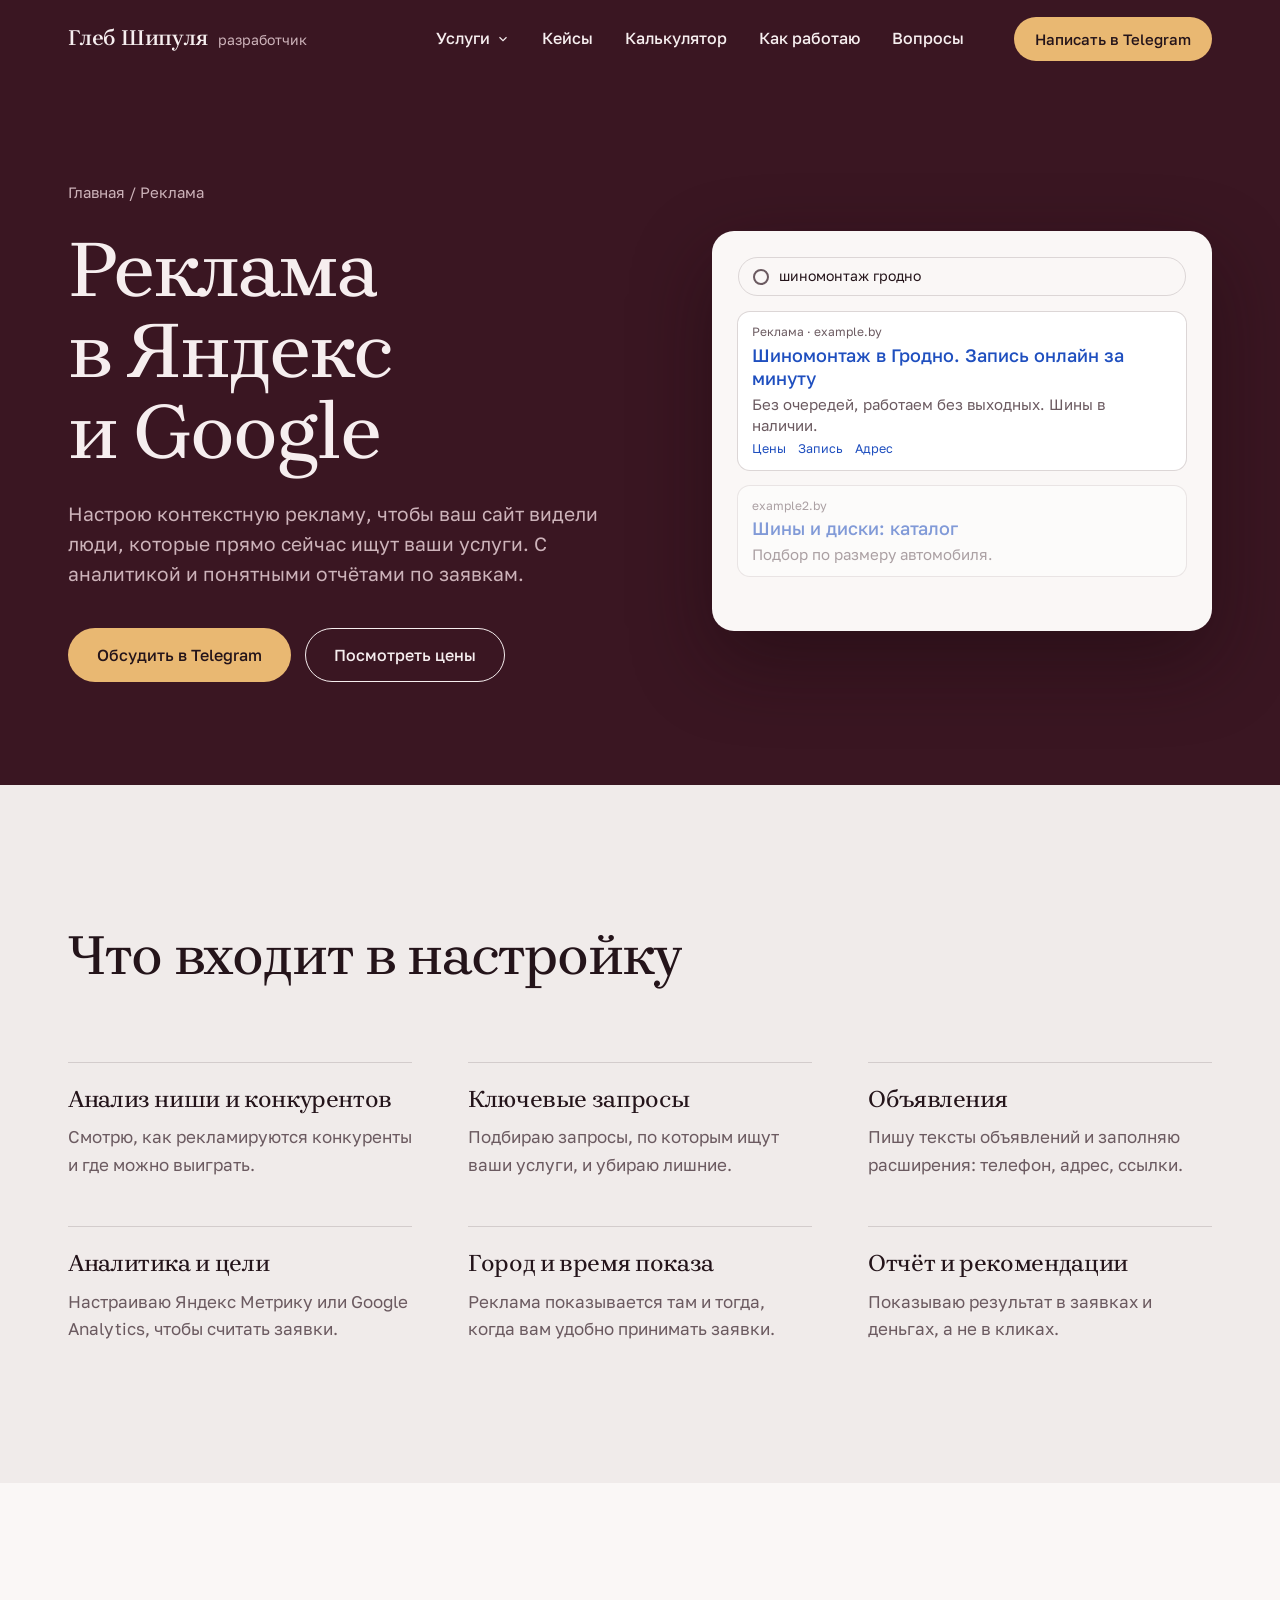
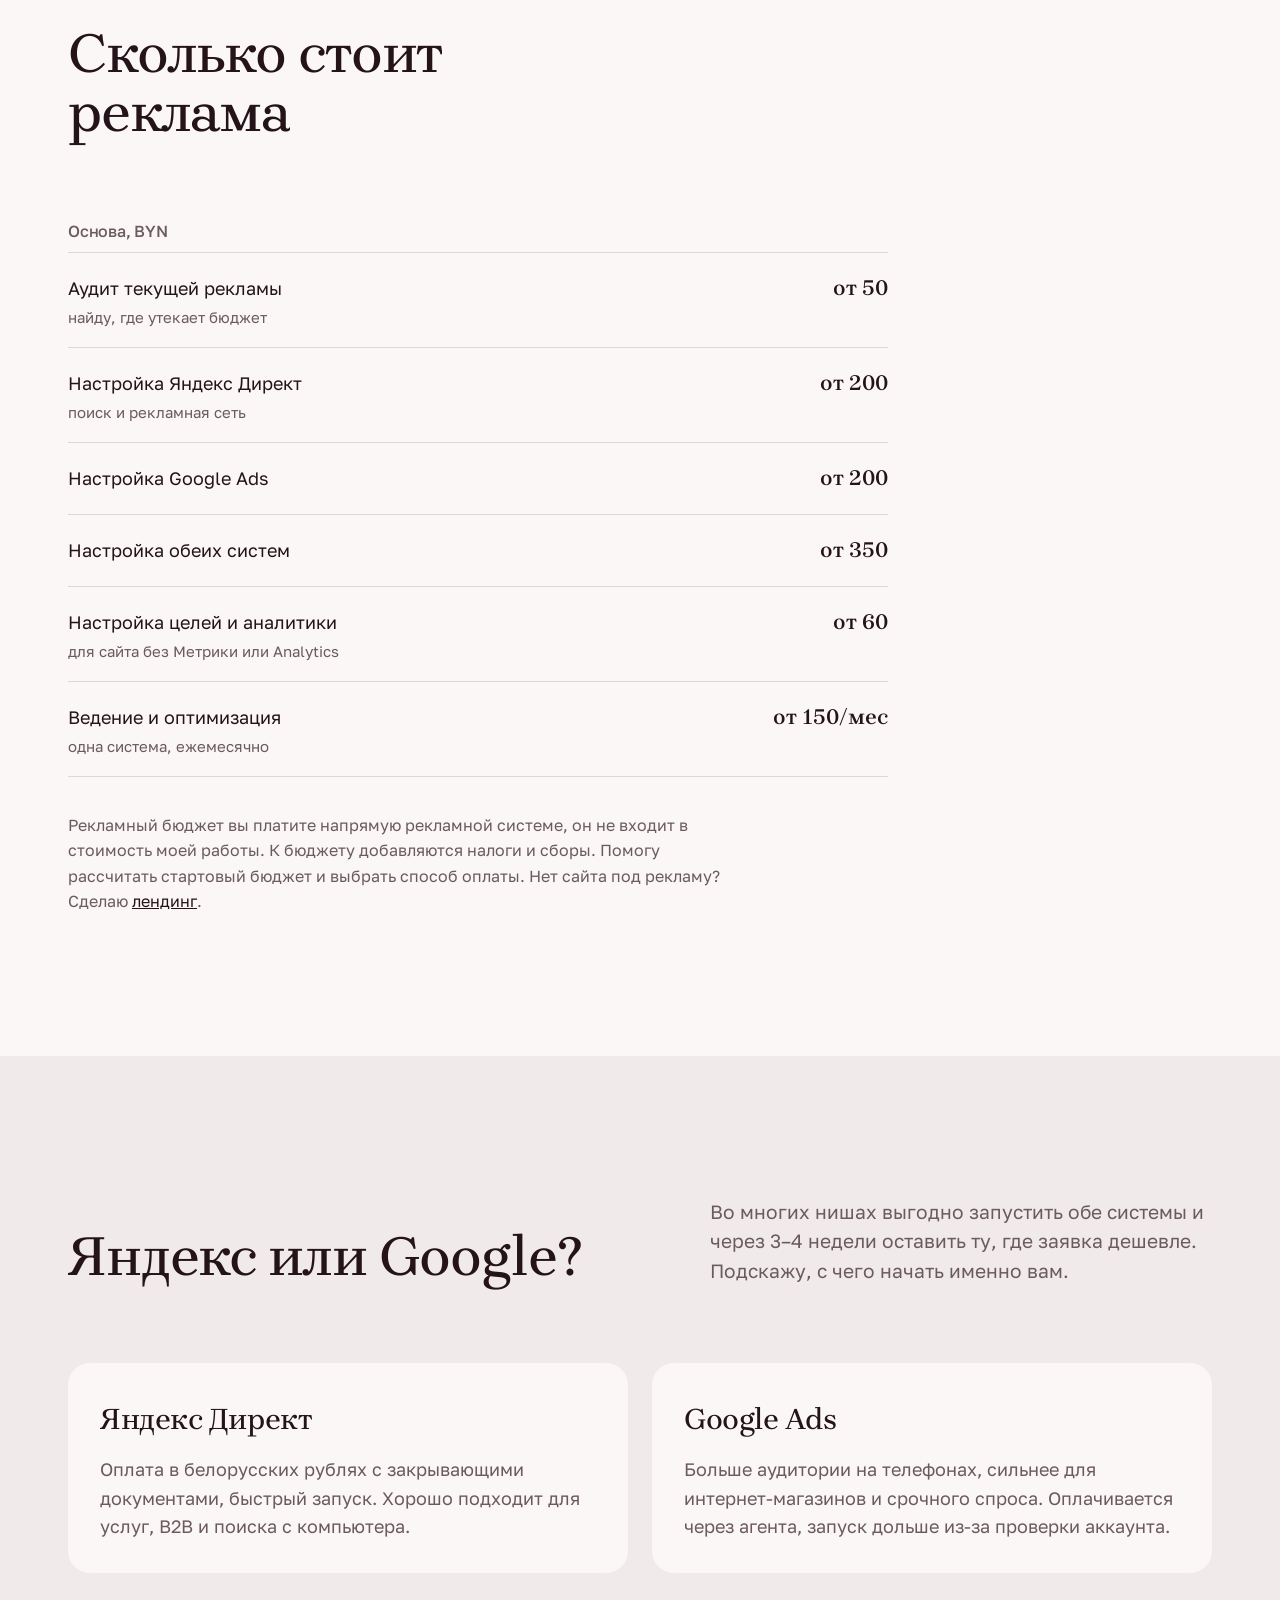
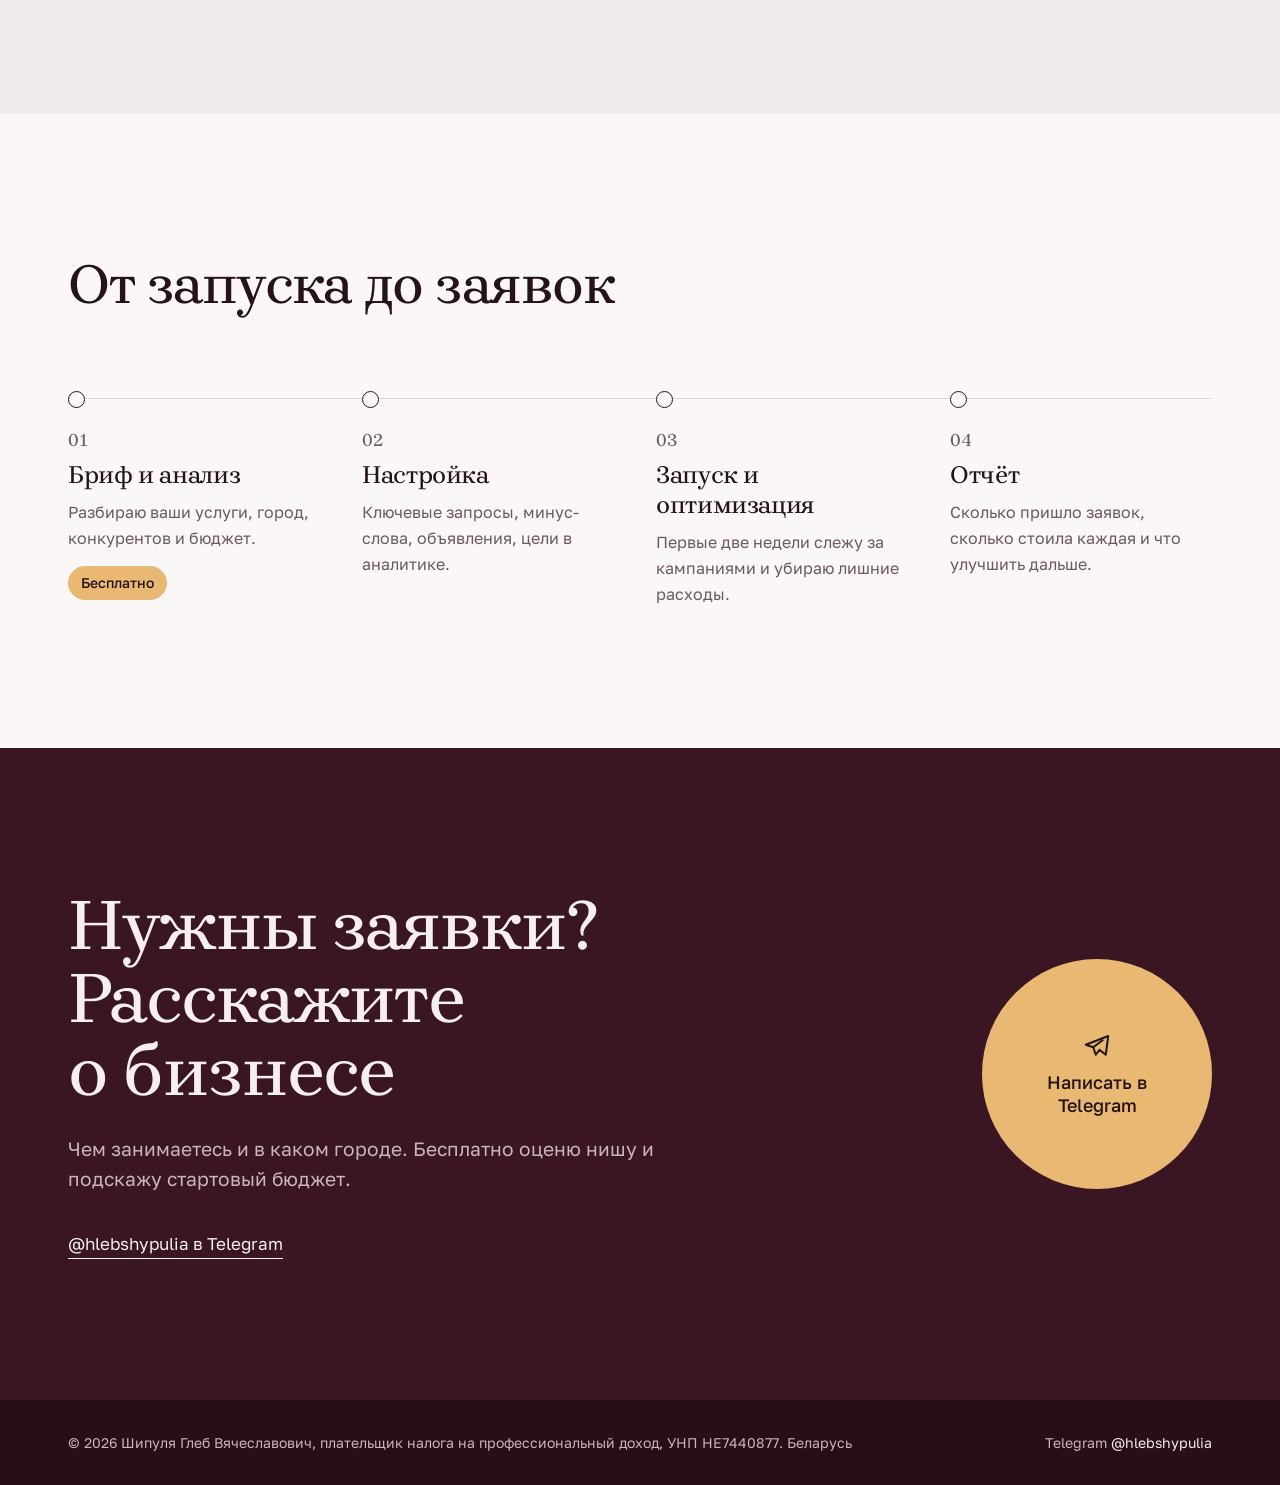
==== commit d129bff7: "Remove Kufar link from the site Co-Authored-By: Claude Opus 5.5 <noreply@anthropic.com> Claude-Sessi" ====
--- a/ads/index.html
+++ b/ads/index.html
@@ -139,7 +139,6 @@
         <p class="lead" data-fade>Чем занимаетесь и в каком городе. Бесплатно оценю нишу и подскажу стартовый бюджет.</p>
         <div class="contact-links" data-fade>
           <a class="link" href="https://t.me/hlebshypulia" target="_blank" rel="noopener">@hlebshypulia в Telegram</a>
-          <a class="link" href="https://www.kufar.by/item/1089806398" target="_blank" rel="noopener">Объявление на Куфаре</a>
         </div>
       </div>
       <a class="orb" href="https://t.me/hlebshypulia" target="_blank" rel="noopener" data-magnetic="0.4"><svg viewBox="0 0 24 24" aria-hidden="true"><path d="M21 4 3 11l6 2 2 6 3-4 5 4z"/><path d="m9 13 8-6"/></svg>Написать в Telegram</a>
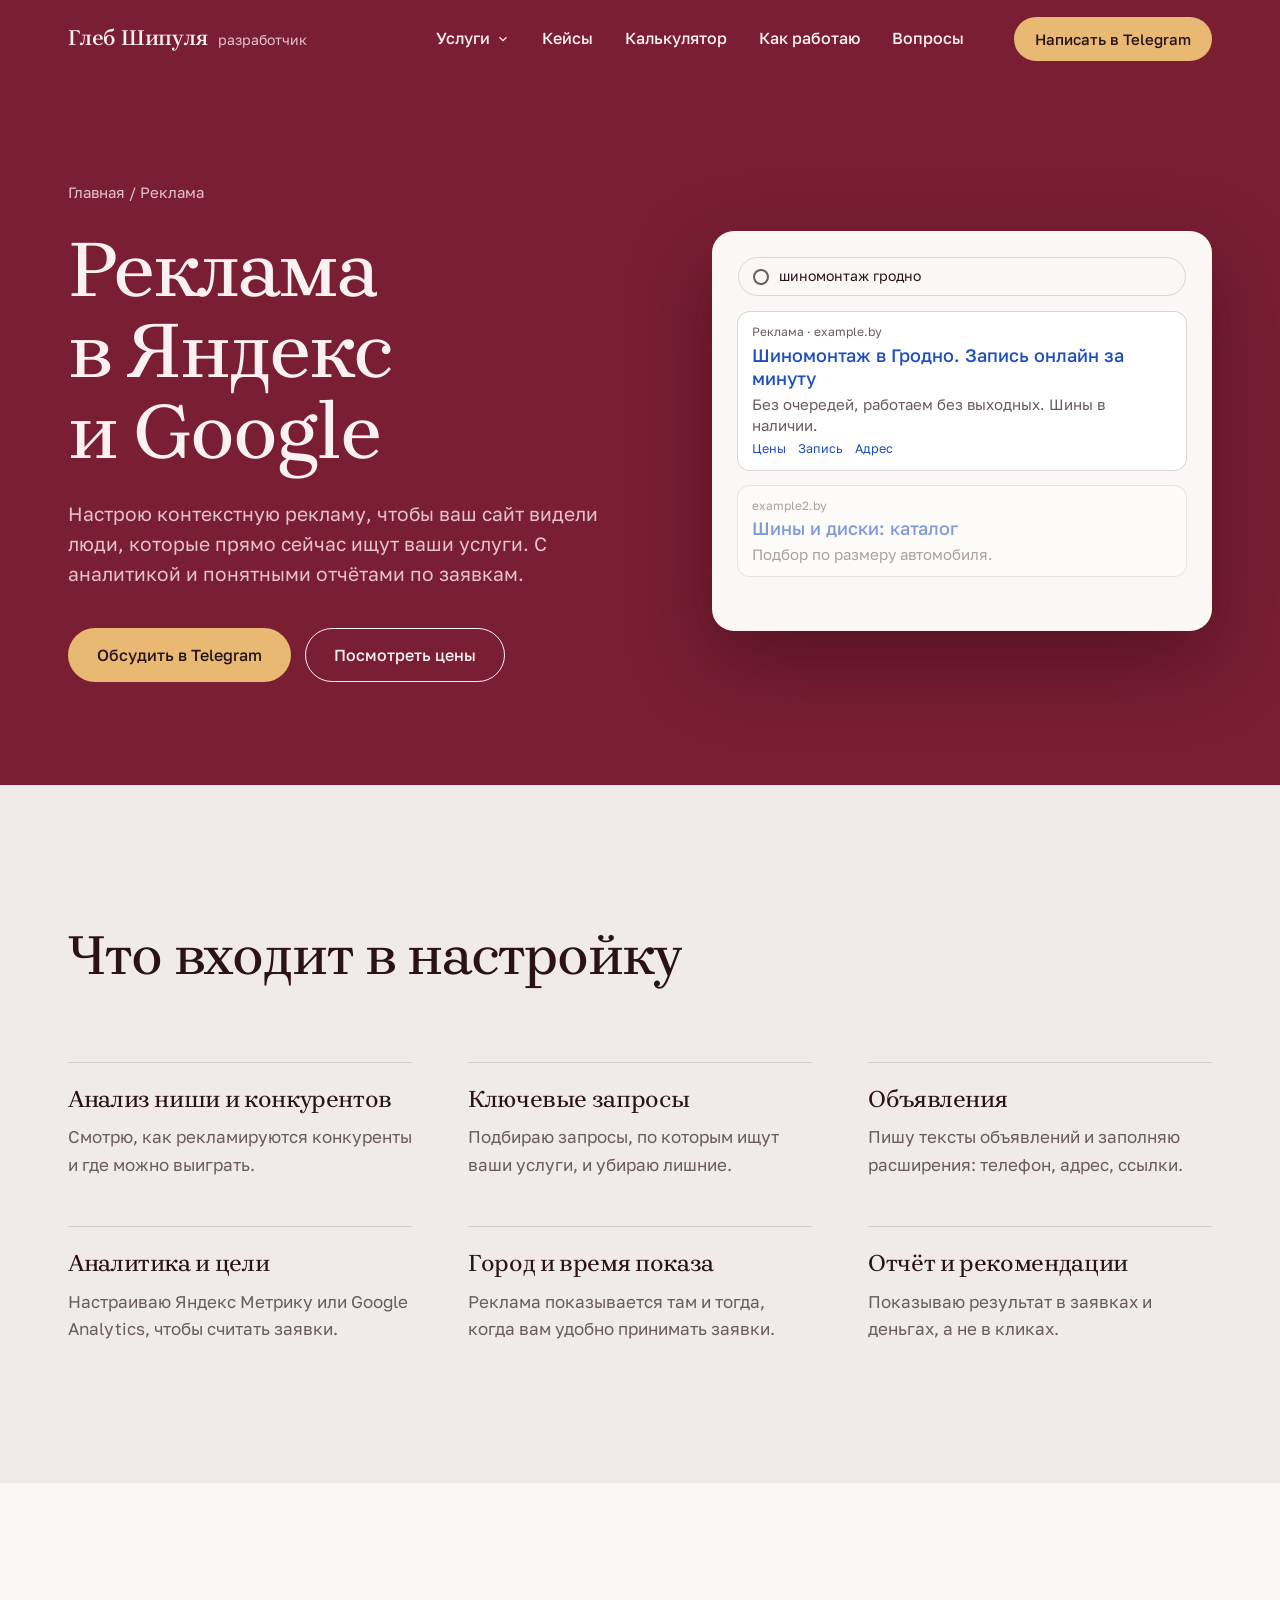
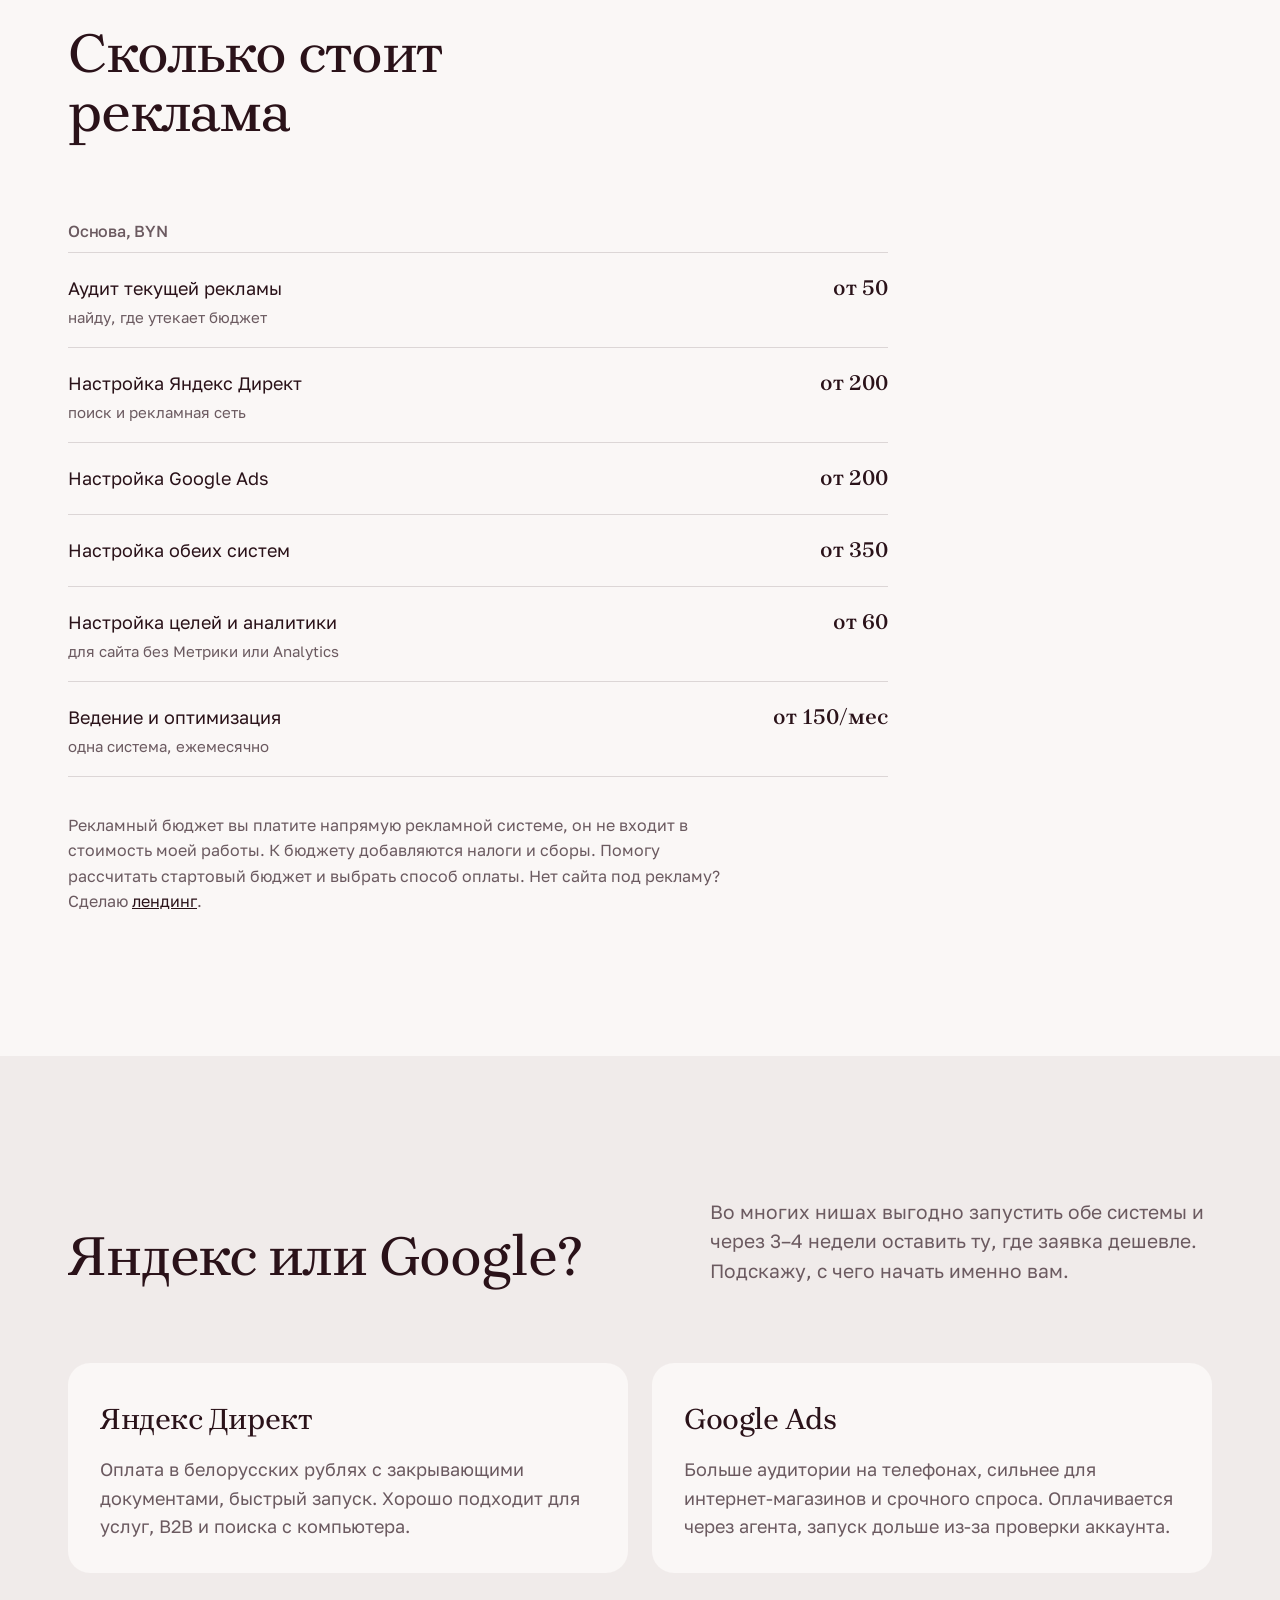
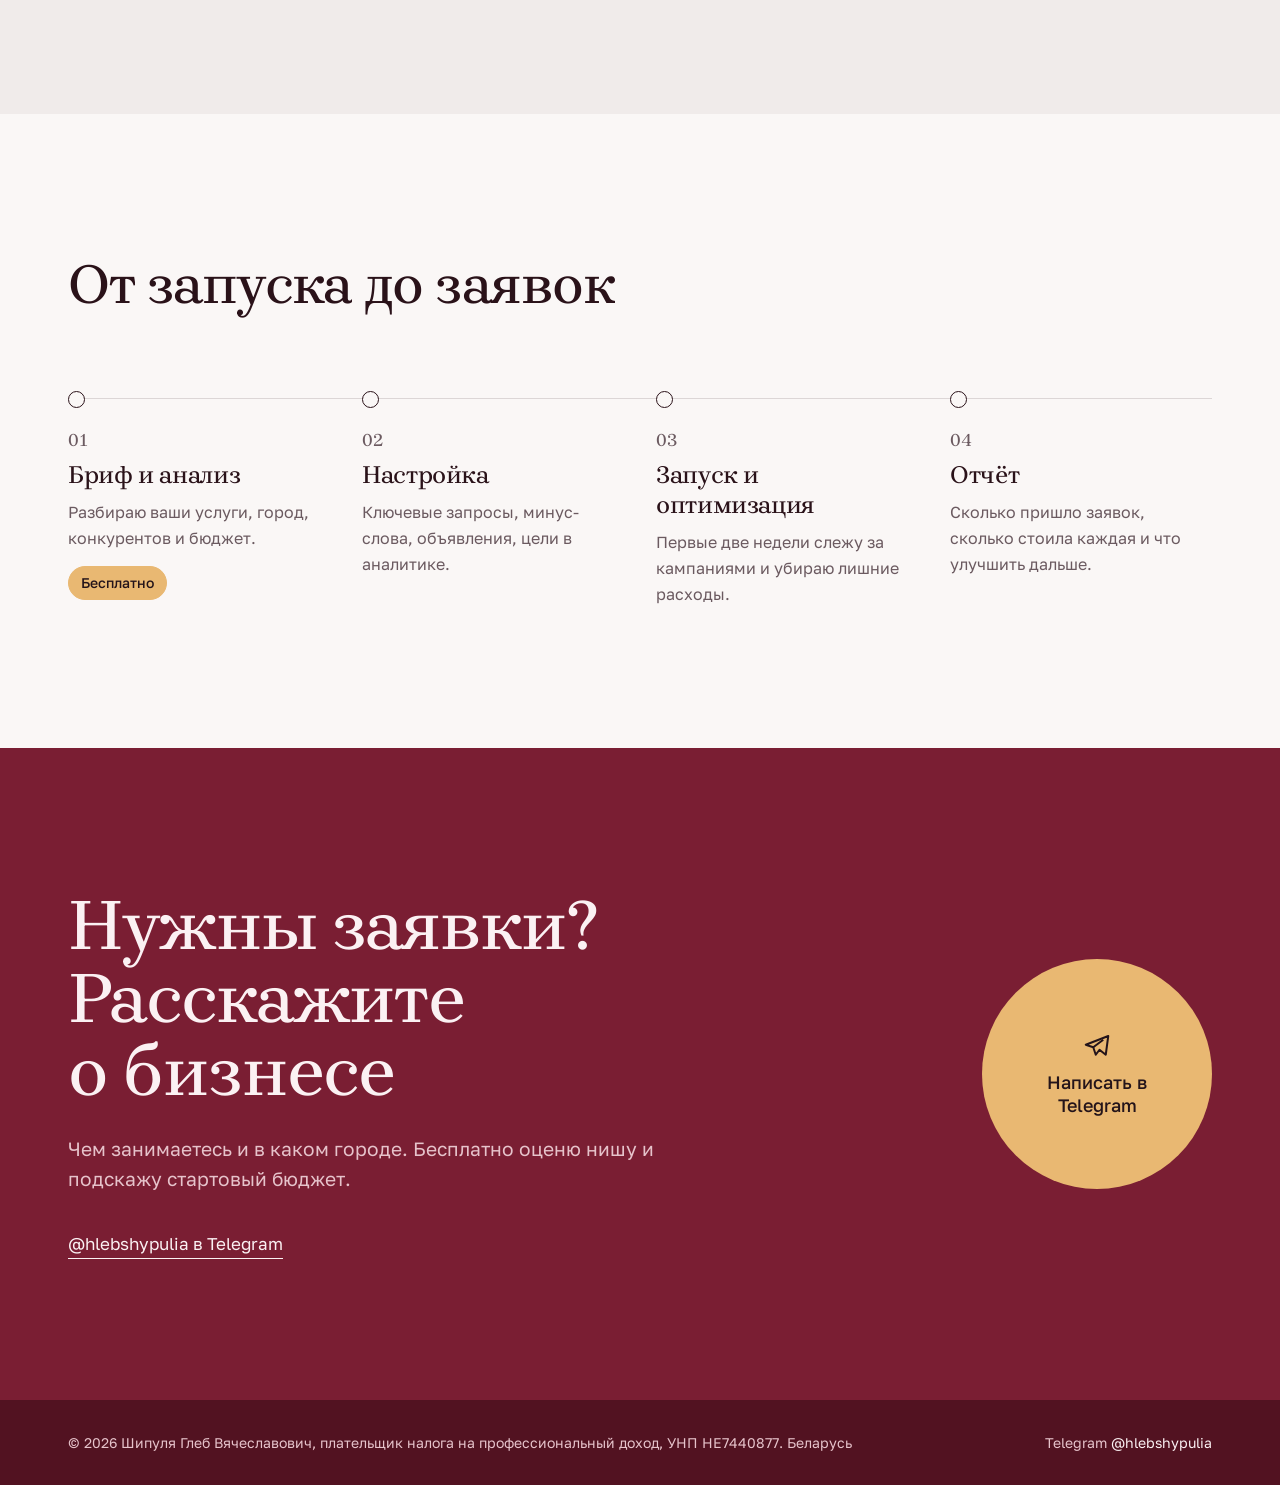
==== commit d51be934: "Switch dark sections to burgundy Co-Authored-By: Claude Opus 5.5 <noreply@anthropic.com> Claude-Sess" ====
--- a/ads/index.html
+++ b/ads/index.html
@@ -9,11 +9,11 @@
 <meta property="og:title" content="Реклама в Яндекс и Google — Глеб Шипуля">
 <meta property="og:description" content="Контекстная реклама в Яндекс Директ и Google Ads: настройка, аналитика и отчёты.">
 <meta property="og:locale" content="ru_RU">
-<meta name="theme-color" content="#3A1622">
-<link rel="icon" href="data:image/svg+xml,%3Csvg xmlns='http://www.w3.org/2000/svg' viewBox='0 0 64 64'%3E%3Crect width='64' height='64' rx='16' fill='%233A1622'/%3E%3Ctext x='32' y='46' font-family='Georgia,serif' font-weight='700' font-size='40' text-anchor='middle' fill='%23E9B872'%3E%D0%93%3C/text%3E%3C/svg%3E">
+<meta name="theme-color" content="#7A1E33">
+<link rel="icon" href="data:image/svg+xml,%3Csvg xmlns='http://www.w3.org/2000/svg' viewBox='0 0 64 64'%3E%3Crect width='64' height='64' rx='16' fill='%237A1E33'/%3E%3Ctext x='32' y='46' font-family='Georgia,serif' font-weight='700' font-size='40' text-anchor='middle' fill='%23E9B872'%3E%D0%93%3C/text%3E%3C/svg%3E">
 <link rel="preload" href="/fonts/brygada-1918-cyrillic-500-normal.woff2" as="font" type="font/woff2" crossorigin>
 <link rel="preload" href="/fonts/golos-text-cyrillic-400-normal.woff2" as="font" type="font/woff2" crossorigin>
-<link rel="stylesheet" href="/css/site.css?v=9">
+<link rel="stylesheet" href="/css/site.css?v=10">
 </head>
 <body>
 <a class="skip" href="#main">Перейти к содержанию</a>
@@ -152,6 +152,6 @@
     <span>Telegram <a href="https://t.me/hlebshypulia" target="_blank" rel="noopener">@hlebshypulia</a></span>
   </div>
 </footer>
-<script src="/js/site.js?v=9" defer></script>
+<script src="/js/site.js?v=10" defer></script>
 </body>
 </html>
--- a/css/site.css
+++ b/css/site.css
@@ -1,5 +1,5 @@
 /* Глеб Шипуля — site styles.
-   Wine + blush + gold. Brygada 1918 for display, Golos Text for everything else.
+   Burgundy + blush + gold. Brygada 1918 for display, Golos Text for everything else.
    One quiet system; the motion lives in the cursor, the hero and the service list. */
 
 @font-face{font-family:"Brygada";font-weight:500;font-display:swap;src:url(/fonts/brygada-1918-latin-500-normal.woff2) format("woff2")}
@@ -17,22 +17,22 @@
   color-scheme: light;
   --fog:#F0EBEA;        /* page background */
   --paper:#FAF7F6;      /* raised light surfaces */
-  --deep:#3A1622;       /* dark sections */
-  --deep-2:#4B2030;     /* surfaces on dark */
-  --deep-3:#270E17;     /* footer */
-  --ink:#24141A;        /* text on light */
+  --deep:#7A1E33;       /* dark sections */
+  --deep-2:#8C2A41;     /* surfaces on dark */
+  --deep-3:#521221;     /* footer */
+  --ink:#2A1219;        /* text on light */
   --muted:#6B5A60;
   --line:rgba(36,20,26,.14);
-  --on-deep:#F6EEEF;
-  --on-deep-muted:#CDB3BA;
-  --line-deep:rgba(246,238,239,.16);
+  --on-deep:#FBF1F3;
+  --on-deep-muted:#E6C3CB;
+  --line-deep:rgba(251,241,243,.2);
   --accent:#E9B872;     /* the one accent */
   --accent-2:#F2CB91;
   --on-accent:#24141A;
-  --chat-bg:#46202D;
-  --bubble:#5C2C3C;
-  --frame:#1E0A11;
-  --shadow:25,8,14;
+  --chat-bg:#681829;
+  --bubble:#93304A;
+  --frame:#3A0B16;
+  --shadow:40,6,16;
 
   --f-display:"Brygada", Georgia, "Times New Roman", serif;
   --f-body:"Golos", -apple-system, "Segoe UI", Roboto, sans-serif;
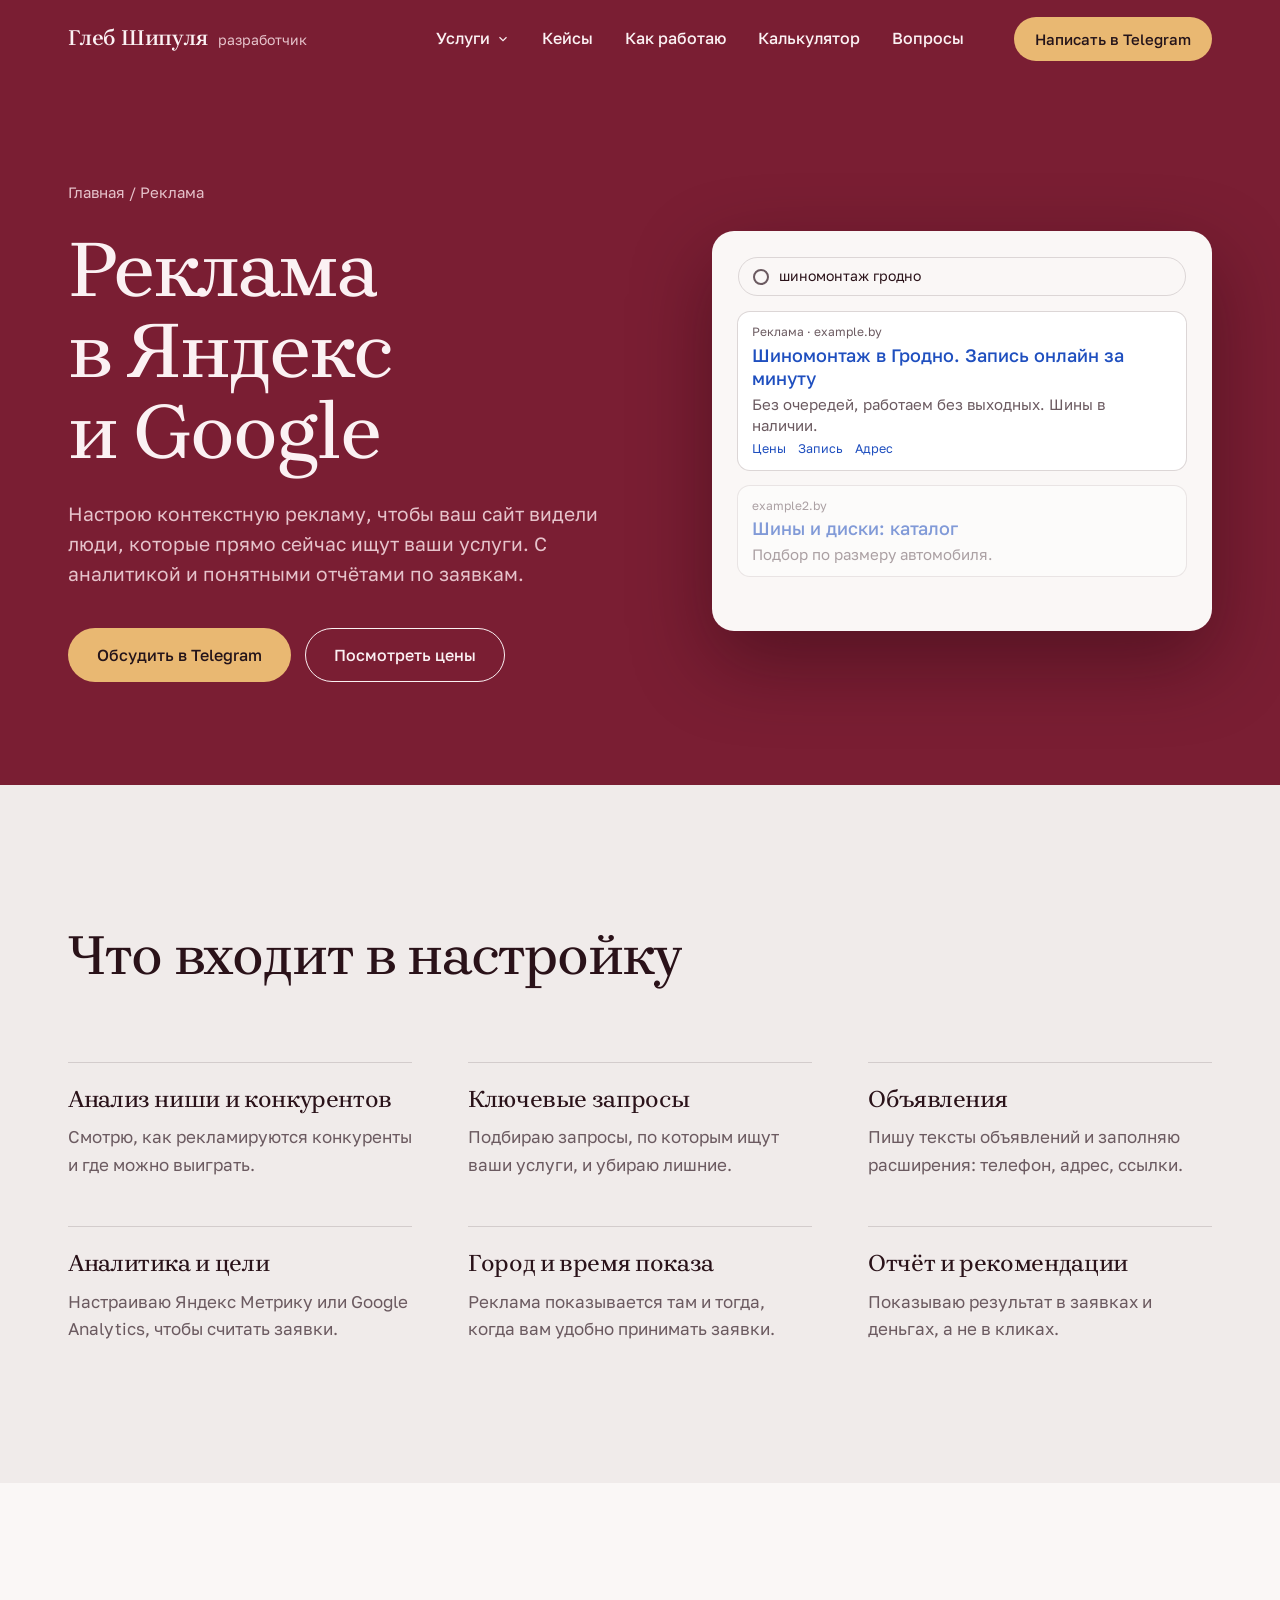
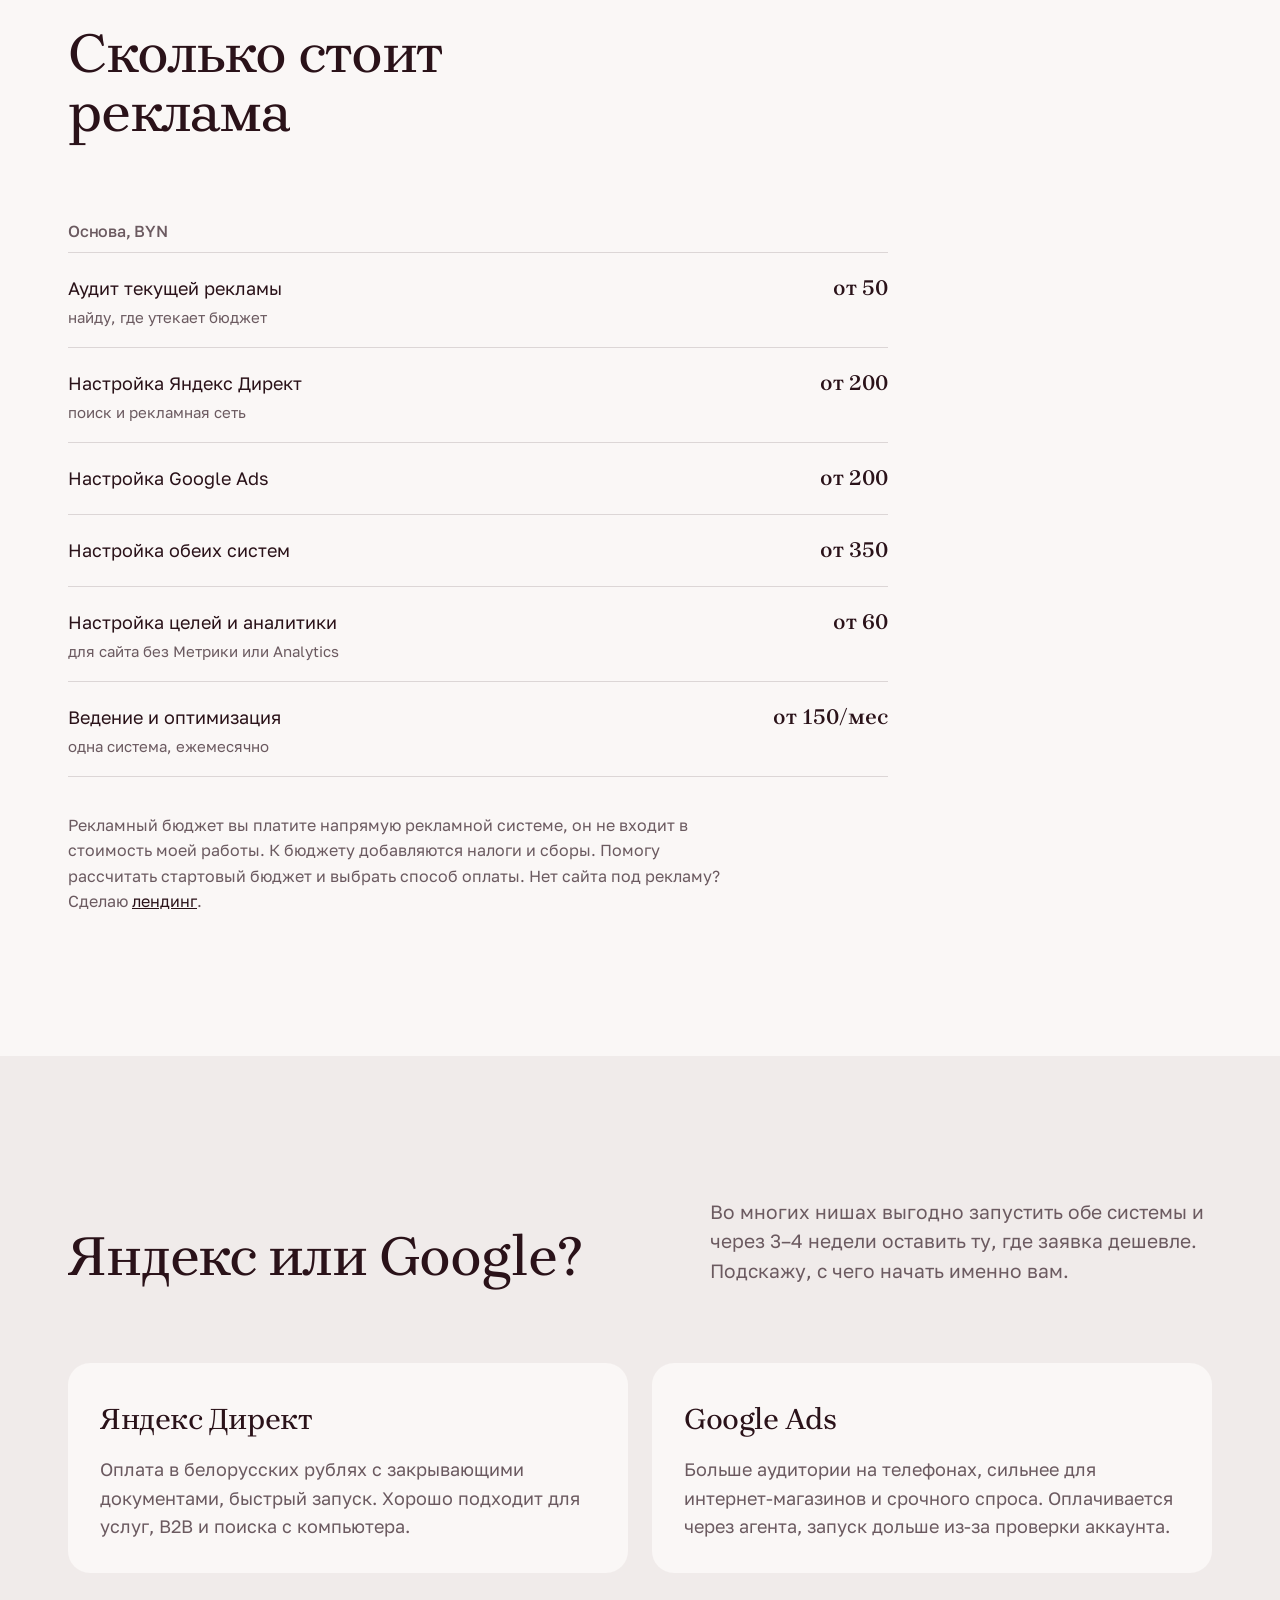
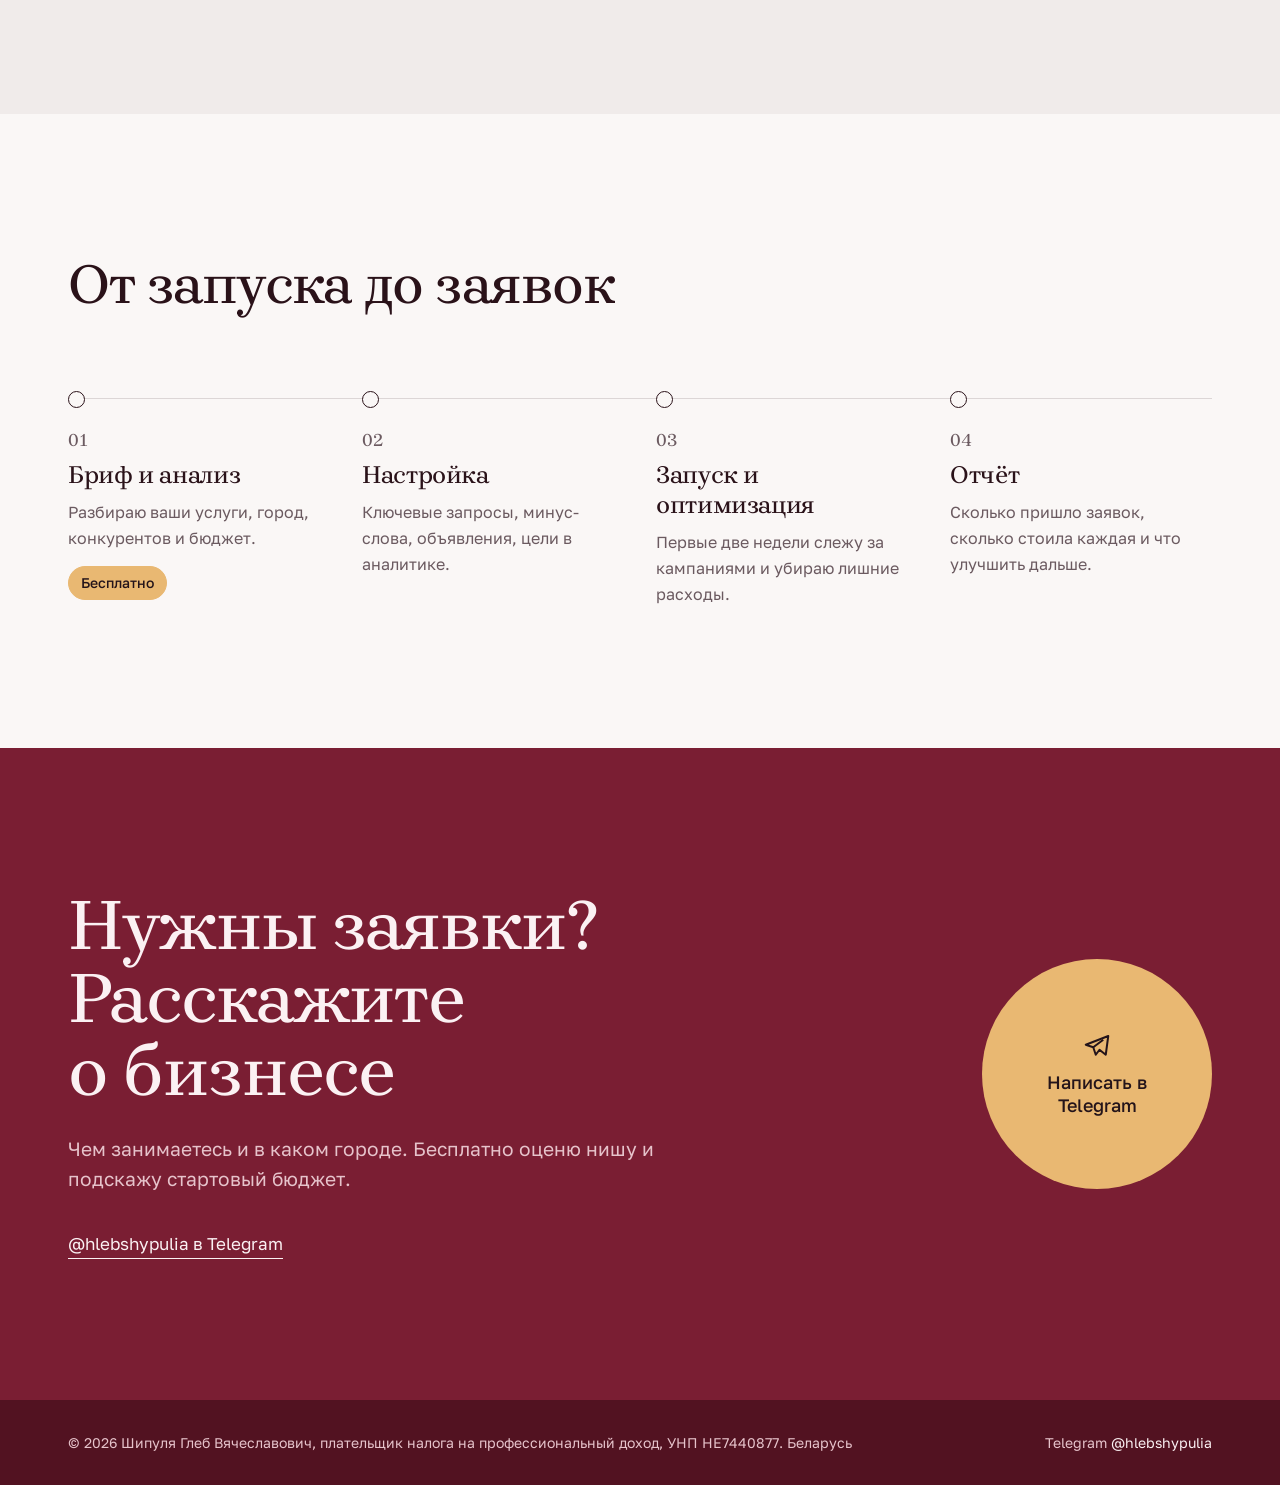
==== commit 55141139: "Keep the system cursor visible, make the follower ring robust; put 'Как работаю' before 'Калькулятор" ====
--- a/ads/index.html
+++ b/ads/index.html
@@ -13,7 +13,7 @@
 <link rel="icon" href="data:image/svg+xml,%3Csvg xmlns='http://www.w3.org/2000/svg' viewBox='0 0 64 64'%3E%3Crect width='64' height='64' rx='16' fill='%237A1E33'/%3E%3Ctext x='32' y='46' font-family='Georgia,serif' font-weight='700' font-size='40' text-anchor='middle' fill='%23E9B872'%3E%D0%93%3C/text%3E%3C/svg%3E">
 <link rel="preload" href="/fonts/brygada-1918-cyrillic-500-normal.woff2" as="font" type="font/woff2" crossorigin>
 <link rel="preload" href="/fonts/golos-text-cyrillic-400-normal.woff2" as="font" type="font/woff2" crossorigin>
-<link rel="stylesheet" href="/css/site.css?v=10">
+<link rel="stylesheet" href="/css/site.css?v=11">
 </head>
 <body>
 <a class="skip" href="#main">Перейти к содержанию</a>
@@ -32,8 +32,8 @@
         </div>
       </div>
       <a href="/projects/">Кейсы</a>
+      <a href="/#process">Как работаю</a>
       <a href="/#calc">Калькулятор</a>
-      <a href="/#process">Как работаю</a>
       <a href="/#faq">Вопросы</a>
     </nav>
     <a class="btn btn-amber btn-sm hdr-cta" href="https://t.me/hlebshypulia" target="_blank" rel="noopener" data-magnetic="0.25">Написать в Telegram</a>
@@ -48,8 +48,8 @@
     <a class="big" href="/support/">Доработка и поддержка<span>от 35 BYN</span></a>
     <div class="sep"></div>
     <a class="sm" href="/projects/">Кейсы</a>
+    <a class="sm" href="/#process">Как работаю</a>
     <a class="sm" href="/#calc">Калькулятор</a>
-    <a class="sm" href="/#process">Как работаю</a>
     <a class="sm" href="/#faq">Вопросы</a>
     <a class="btn btn-amber" href="https://t.me/hlebshypulia" target="_blank" rel="noopener">Написать в Telegram</a>
 </nav>
@@ -152,6 +152,6 @@
     <span>Telegram <a href="https://t.me/hlebshypulia" target="_blank" rel="noopener">@hlebshypulia</a></span>
   </div>
 </footer>
-<script src="/js/site.js?v=10" defer></script>
+<script src="/js/site.js?v=11" defer></script>
 </body>
 </html>
--- a/css/site.css
+++ b/css/site.css
@@ -421,19 +421,13 @@
 @media (max-width:760px){.which{grid-template-columns:minmax(0,1fr)}}
 
 /* ---------- cursor ---------- */
-.cur,.cur-ring{position:fixed;left:0;top:0;z-index:100;pointer-events:none;border-radius:50%;opacity:0;transition:opacity .3s}
-.has-cursor .cur,.has-cursor .cur-ring{opacity:1}
-.cur{width:8px;height:8px;margin:-4px 0 0 -4px;background:#fff;mix-blend-mode:difference}
-.cur-ring{width:40px;height:40px;margin:-20px 0 0 -20px;border:1px solid #fff;mix-blend-mode:difference;display:grid;place-items:center;transition:opacity .3s,width .45s var(--ease),height .45s var(--ease),margin .45s var(--ease),background-color .3s,border-color .3s}
+.cur-ring{position:fixed;left:0;top:0;z-index:100;pointer-events:none;border-radius:50%;width:36px;height:36px;margin:-18px 0 0 -18px;border:1px solid #fff;mix-blend-mode:difference;display:grid;place-items:center;opacity:1;transition:opacity .25s,width .4s var(--ease),height .4s var(--ease),margin .4s var(--ease),background-color .25s,border-color .25s}
 .cur-ring span{font-size:14px;font-weight:500;color:var(--on-accent);opacity:0;transition:opacity .2s;white-space:nowrap}
-.cur-ring.hover{width:64px;height:64px;margin:-32px 0 0 -32px}
+.cur-ring.hover{width:56px;height:56px;margin:-28px 0 0 -28px}
 .cur-ring.label{width:96px;height:96px;margin:-48px 0 0 -48px;background:var(--accent);border-color:var(--accent);mix-blend-mode:normal}
 .cur-ring.label span{opacity:1}
-.has-cursor .cur.hide,.has-cursor .cur-ring.hide{opacity:0}
-.has-cursor .cur.label{opacity:0}
-@media (hover:hover) and (pointer:fine){
-  .has-cursor,.has-cursor a,.has-cursor button,.has-cursor label,.has-cursor summary{cursor:none}
-}
+.cur-ring.hide{opacity:0}
+@media (prefers-reduced-motion:reduce){.cur-ring{display:none}}
 
 /* ---------- motion ---------- */
 .js [data-split] .w{display:inline-block;overflow:hidden;vertical-align:top;padding-bottom:.08em;margin-bottom:-.08em}
